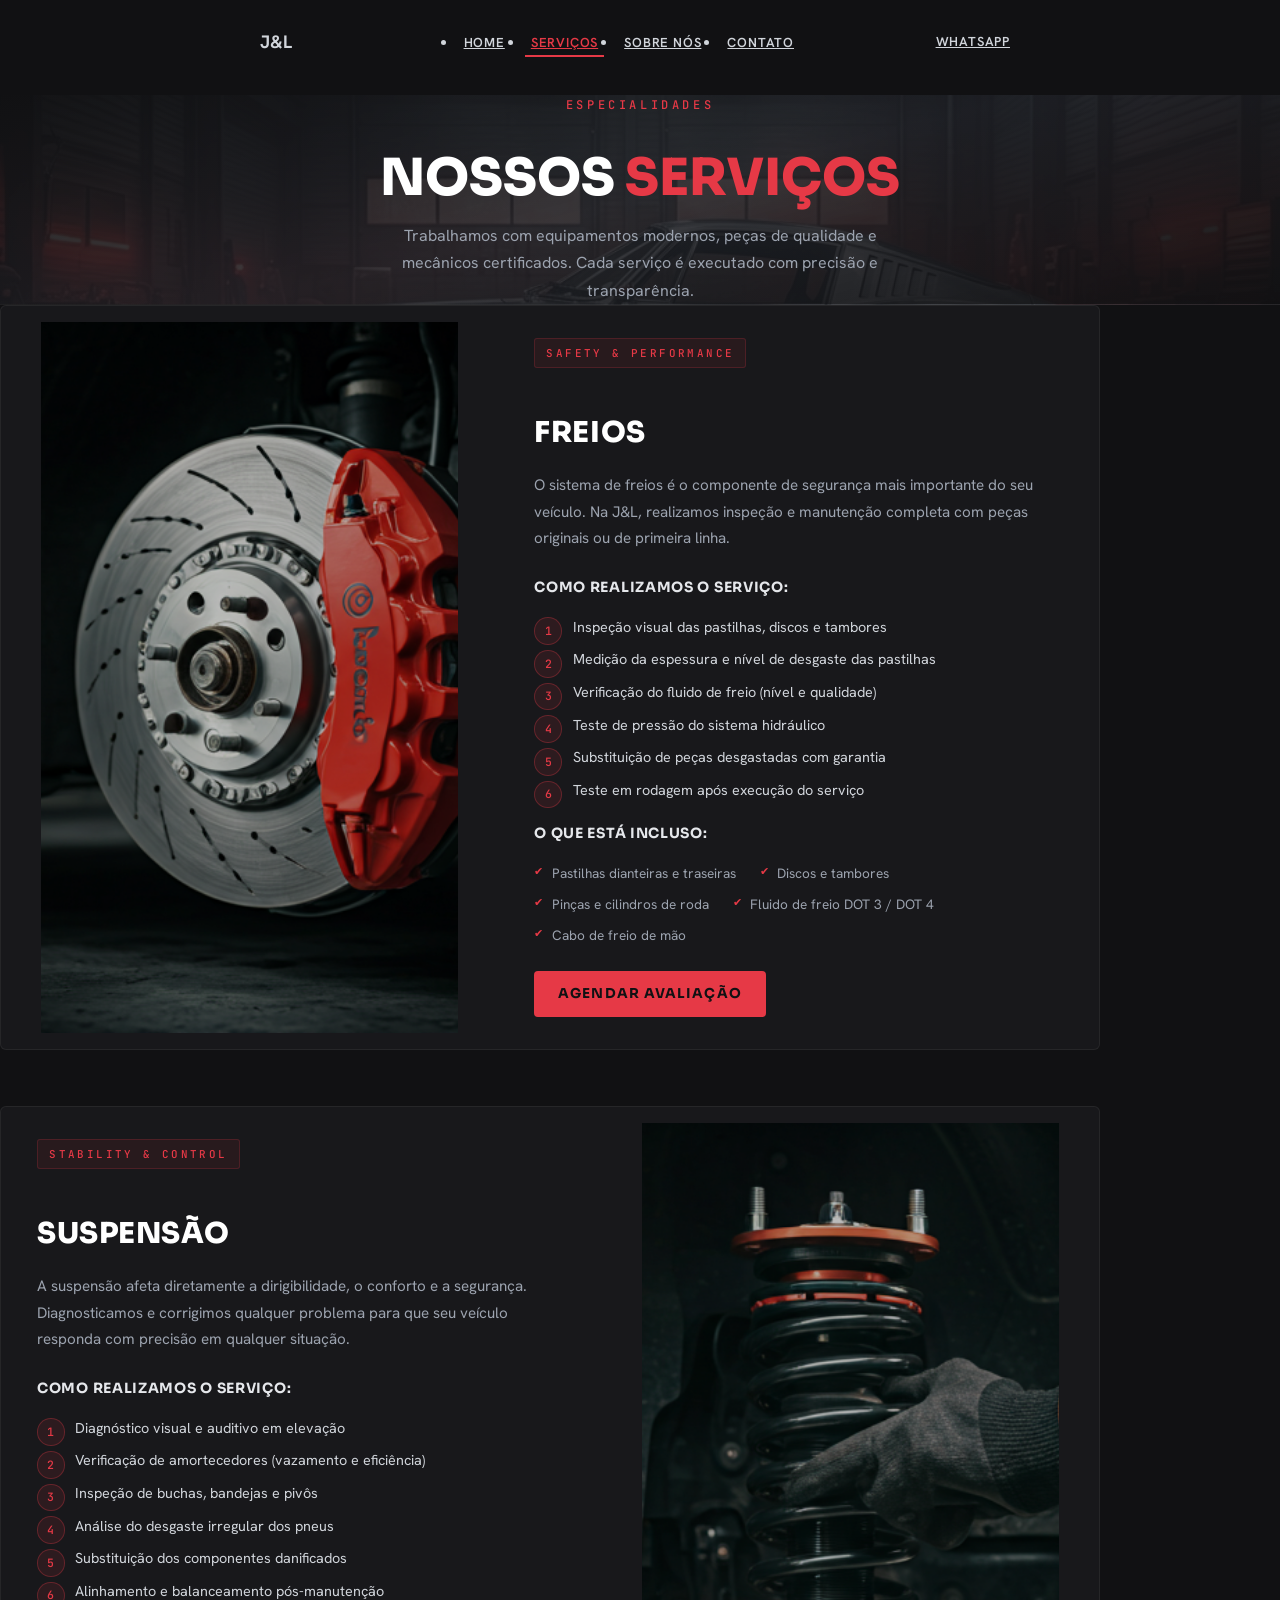
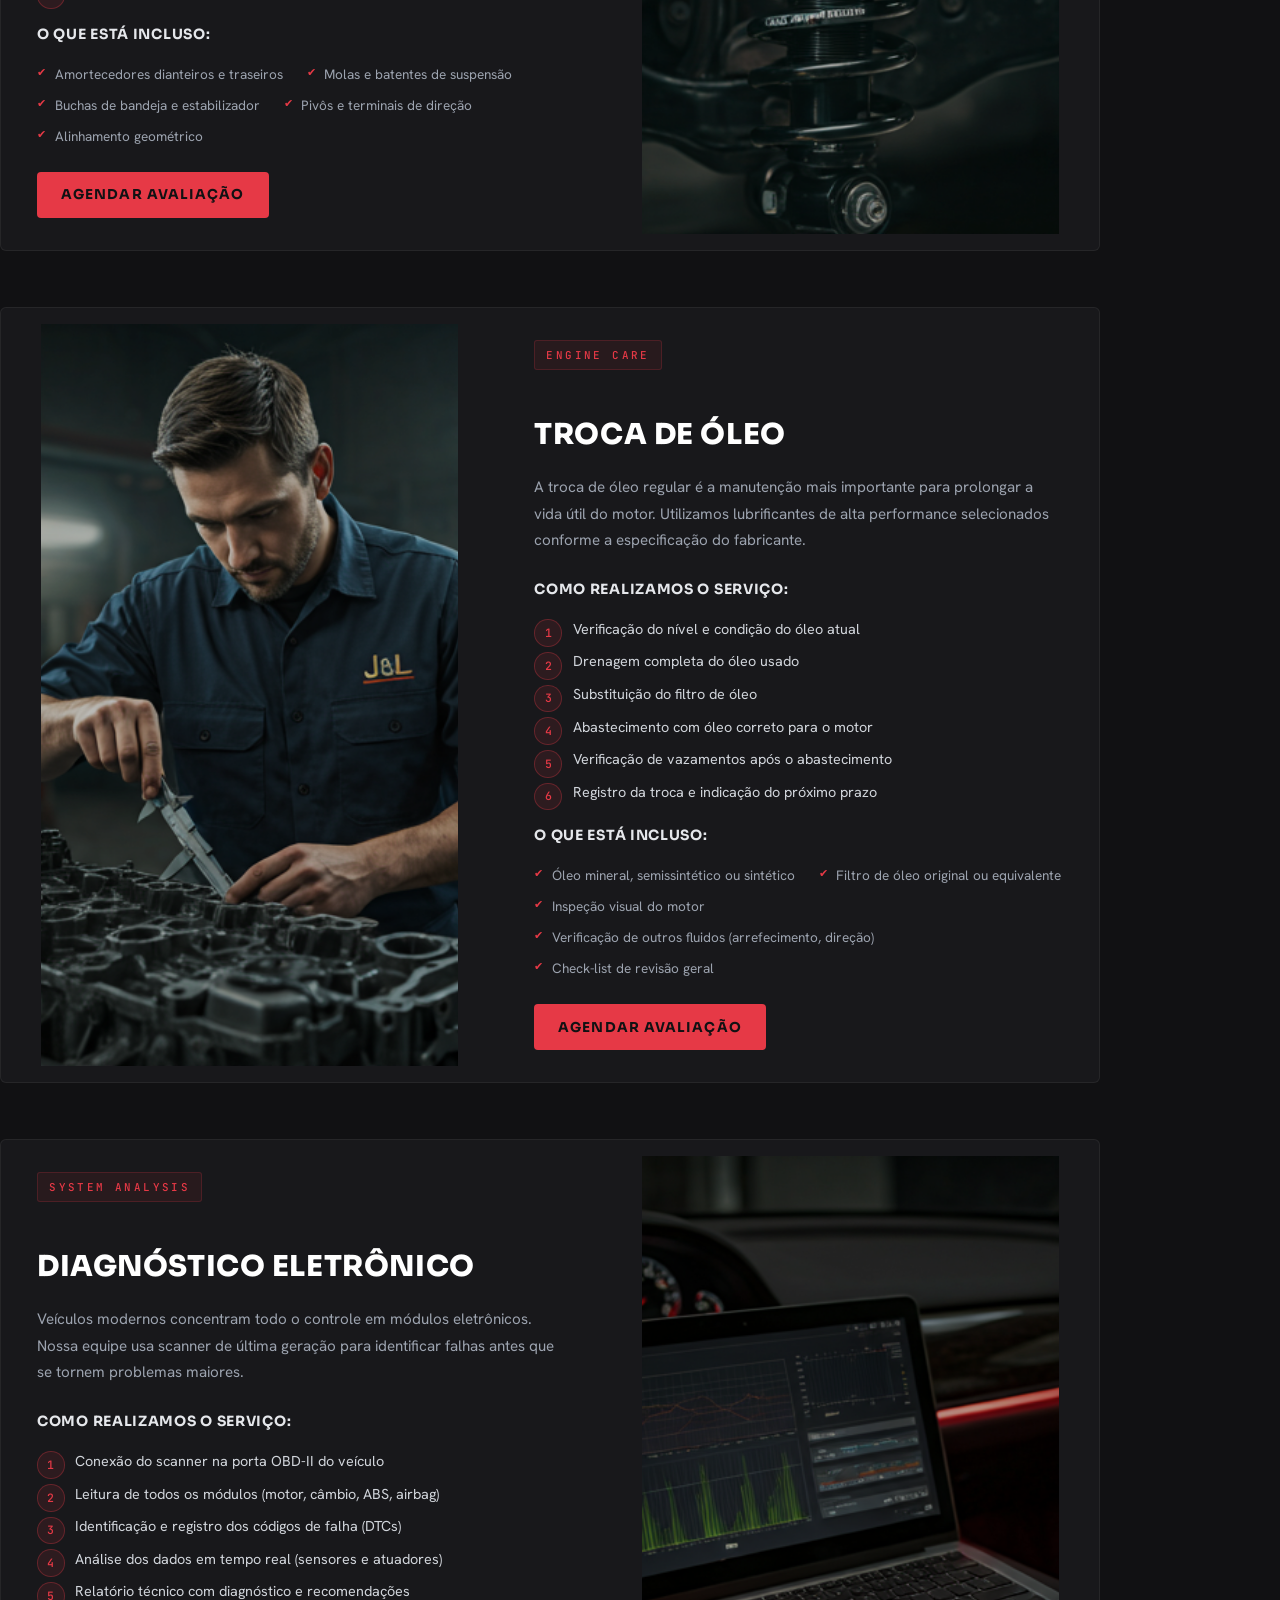
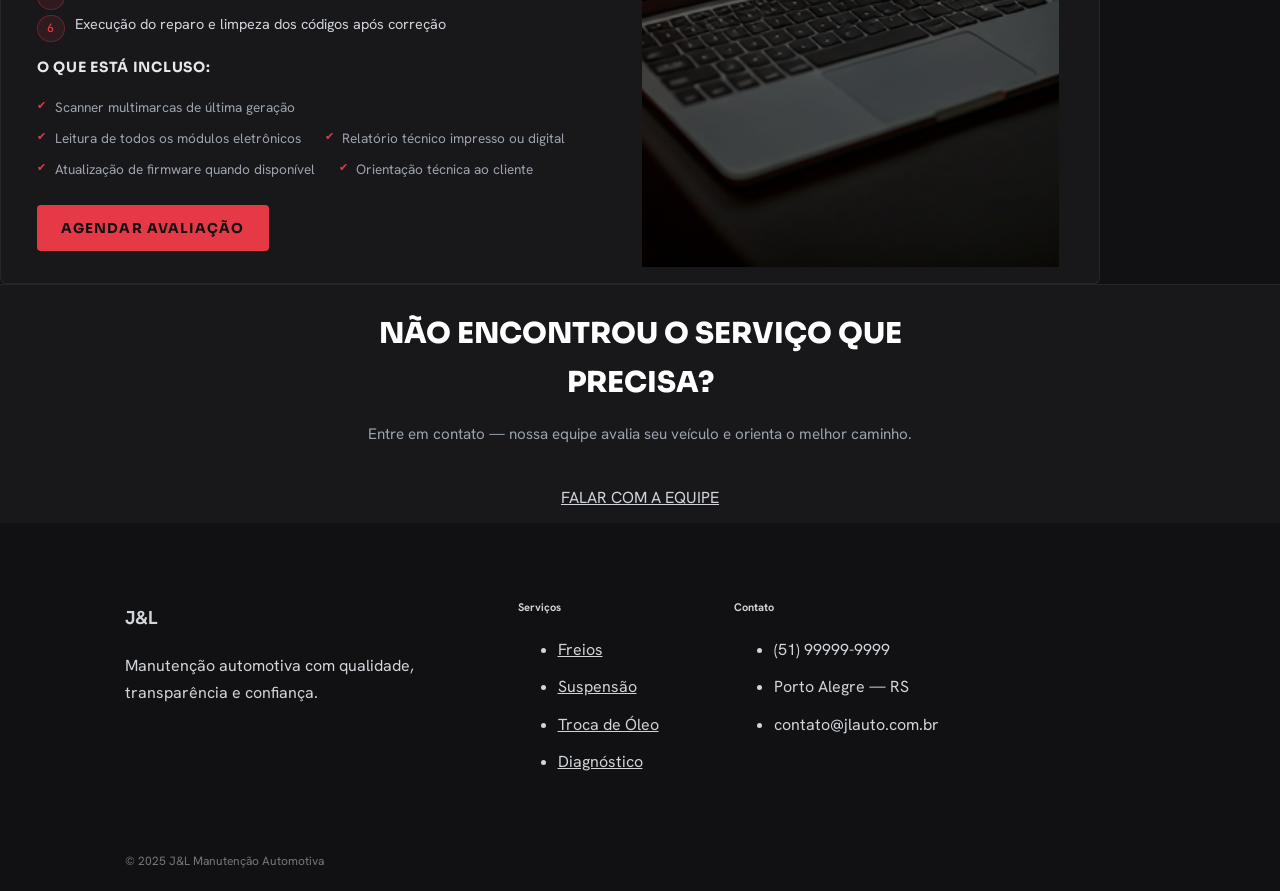
==== servicos.html @ 21153b5e "fix: corrige title quebrado e move CSS para resources/css" ====
<!DOCTYPE html>
<html lang="pt-br">

<head>
  <meta charset="UTF-8" />
  <meta name="viewport" content="width=device-width, initial-scale=1.0" />
  <meta name="description"
    content="Serviços da J&L Mecânica Automotiva — freios, suspensão, troca de óleo e diagnóstico eletrônico." />
  <link rel="stylesheet" href="vendors/css/normalize.css" />
  <link rel="stylesheet" href="resources/css/headerFouter.css" />
  <link rel="stylesheet" href="resources/css/servicos.css" />
  <link rel="preconnect" href="https://fonts.googleapis.com" />
  <link rel="preconnect" href="https://fonts.gstatic.com" crossorigin />
  <link
    href="https://fonts.googleapis.com/css2?family=Sora:wght@400;600;700;800&family=Hanken+Grotesk:wght@400;500;600&family=JetBrains+Mono:wght@500&display=swap"
    rel="stylesheet" />
  <title>Serviços — J&amp;L Mecânica Automotiva</title>
</head>

<body class="pg-servicos">

  <!-- NAV -->
  <nav class="main-nav">
    <div>
      <h1>J&L</h1>
    </div>
    <ul>
      <li><a href="index.html">Home</a></li>
      <li><a href="servicos.html" class="nav-ativo">Serviços</a></li>
      <li><a href="index.html#about">Sobre Nós</a></li>
      <li><a href="index.html#contact">Contato</a></li>
    </ul>
    <div>
      <a href="index.html#contact" class="btn">Whatsapp</a>
    </div>
  </nav>

  <!-- HERO -->
  <header class="svc-hero">
    <div class="svc-hero-inner">
      <p class="svc-eyebrow">ESPECIALIDADES</p>
      <h1>Nossos <span>Serviços</span></h1>
      <p class="svc-hero-desc">
        Trabalhamos com equipamentos modernos, peças de qualidade e mecânicos
        certificados. Cada serviço é executado com precisão e transparência.
      </p>
    </div>
  </header>

  <!-- SERVIÇOS -->
  <main class="svc-main">

    <!-- FREIOS -->
    <article class="svc-card" id="freios">
      <figure class="svc-img-wrap">
        <img src="resources/css/img/brakes.png" alt="Sistema de freios — disco ventilado com pinça esportiva"
          width="800" height="800" loading="lazy" />
      </figure>
      <div class="svc-conteudo">
        <span class="svc-tag">SAFETY &amp; PERFORMANCE</span>
        <h2>Freios</h2>
        <p class="svc-intro">
          O sistema de freios é o componente de segurança mais importante do seu
          veículo. Na J&amp;L, realizamos inspeção e manutenção completa com
          peças originais ou de primeira linha.
        </p>
        <h3 class="svc-lista-titulo">Como realizamos o serviço:</h3>
        <ol class="svc-lista-ord">
          <li>Inspeção visual das pastilhas, discos e tambores</li>
          <li>Medição da espessura e nível de desgaste das pastilhas</li>
          <li>Verificação do fluido de freio (nível e qualidade)</li>
          <li>Teste de pressão do sistema hidráulico</li>
          <li>Substituição de peças desgastadas com garantia</li>
          <li>Teste em rodagem após execução do serviço</li>
        </ol>
        <h3 class="svc-lista-titulo">O que está incluso:</h3>
        <ul class="svc-lista-nao-ord">
          <li>Pastilhas dianteiras e traseiras</li>
          <li>Discos e tambores</li>
          <li>Pinças e cilindros de roda</li>
          <li>Fluido de freio DOT 3 / DOT 4</li>
          <li>Cabo de freio de mão</li>
        </ul>
        <a href="index.html#contact" class="svc-btn">Agendar avaliação</a>
      </div>
    </article>

    <!-- SUSPENSÃO -->
    <article class="svc-card svc-card--invertido" id="suspensao">
      <figure class="svc-img-wrap">
        <img src="resources/css/img/suspension.png" alt="Amortecedor e mola de suspensão sendo instalados" width="800"
          height="800" loading="lazy" />
      </figure>
      <div class="svc-conteudo">
        <span class="svc-tag">STABILITY &amp; CONTROL</span>
        <h2>Suspensão</h2>
        <p class="svc-intro">
          A suspensão afeta diretamente a dirigibilidade, o conforto e a
          segurança. Diagnosticamos e corrigimos qualquer problema para que seu
          veículo responda com precisão em qualquer situação.
        </p>
        <h3 class="svc-lista-titulo">Como realizamos o serviço:</h3>
        <ol class="svc-lista-ord">
          <li>Diagnóstico visual e auditivo em elevação</li>
          <li>Verificação de amortecedores (vazamento e eficiência)</li>
          <li>Inspeção de buchas, bandejas e pivôs</li>
          <li>Análise do desgaste irregular dos pneus</li>
          <li>Substituição dos componentes danificados</li>
          <li>Alinhamento e balanceamento pós-manutenção</li>
        </ol>
        <h3 class="svc-lista-titulo">O que está incluso:</h3>
        <ul class="svc-lista-nao-ord">
          <li>Amortecedores dianteiros e traseiros</li>
          <li>Molas e batentes de suspensão</li>
          <li>Buchas de bandeja e estabilizador</li>
          <li>Pivôs e terminais de direção</li>
          <li>Alinhamento geométrico</li>
        </ul>
        <a href="index.html#contact" class="svc-btn">Agendar avaliação</a>
      </div>
    </article>

    <!-- TROCA DE ÓLEO -->
    <article class="svc-card" id="oleo">
      <figure class="svc-img-wrap">
        <img src="resources/css/img/mecanic.png" alt="Mecânico J&L realizando troca de óleo e filtros" width="800"
          height="800" loading="lazy" />
      </figure>
      <div class="svc-conteudo">
        <span class="svc-tag">ENGINE CARE</span>
        <h2>Troca de Óleo</h2>
        <p class="svc-intro">
          A troca de óleo regular é a manutenção mais importante para prolongar
          a vida útil do motor. Utilizamos lubrificantes de alta performance
          selecionados conforme a especificação do fabricante.
        </p>
        <h3 class="svc-lista-titulo">Como realizamos o serviço:</h3>
        <ol class="svc-lista-ord">
          <li>Verificação do nível e condição do óleo atual</li>
          <li>Drenagem completa do óleo usado</li>
          <li>Substituição do filtro de óleo</li>
          <li>Abastecimento com óleo correto para o motor</li>
          <li>Verificação de vazamentos após o abastecimento</li>
          <li>Registro da troca e indicação do próximo prazo</li>
        </ol>
        <h3 class="svc-lista-titulo">O que está incluso:</h3>
        <ul class="svc-lista-nao-ord">
          <li>Óleo mineral, semissintético ou sintético</li>
          <li>Filtro de óleo original ou equivalente</li>
          <li>Inspeção visual do motor</li>
          <li>Verificação de outros fluidos (arrefecimento, direção)</li>
          <li>Check-list de revisão geral</li>
        </ul>
        <a href="index.html#contact" class="svc-btn">Agendar avaliação</a>
      </div>
    </article>

    <!-- DIAGNÓSTICO ELETRÔNICO -->
    <article class="svc-card svc-card--invertido" id="diagnostico">
      <figure class="svc-img-wrap">
        <img src="resources/css/img/system.png" alt="Diagnóstico eletrônico com scanner automotivo conectado ao veículo"
          width="800" height="800" loading="lazy" />
      </figure>
      <div class="svc-conteudo">
        <span class="svc-tag">SYSTEM ANALYSIS</span>
        <h2>Diagnóstico Eletrônico</h2>
        <p class="svc-intro">
          Veículos modernos concentram todo o controle em módulos eletrônicos.
          Nossa equipe usa scanner de última geração para identificar falhas
          antes que se tornem problemas maiores.
        </p>
        <h3 class="svc-lista-titulo">Como realizamos o serviço:</h3>
        <ol class="svc-lista-ord">
          <li>Conexão do scanner na porta OBD-II do veículo</li>
          <li>Leitura de todos os módulos (motor, câmbio, ABS, airbag)</li>
          <li>Identificação e registro dos códigos de falha (DTCs)</li>
          <li>Análise dos dados em tempo real (sensores e atuadores)</li>
          <li>Relatório técnico com diagnóstico e recomendações</li>
          <li>Execução do reparo e limpeza dos códigos após correção</li>
        </ol>
        <h3 class="svc-lista-titulo">O que está incluso:</h3>
        <ul class="svc-lista-nao-ord">
          <li>Scanner multimarcas de última geração</li>
          <li>Leitura de todos os módulos eletrônicos</li>
          <li>Relatório técnico impresso ou digital</li>
          <li>Atualização de firmware quando disponível</li>
          <li>Orientação técnica ao cliente</li>
        </ul>
        <a href="index.html#contact" class="svc-btn">Agendar avaliação</a>
      </div>
    </article>

  </main>

  <!-- CTA -->
  <section class="svc-cta">
    <div class="svc-cta-inner">
      <h2>Não encontrou o serviço que precisa?</h2>
      <p>Entre em contato — nossa equipe avalia seu veículo e orienta o melhor caminho.</p>
      <a href="index.html#contact" class="btnred">FALAR COM A EQUIPE</a>
    </div>
  </section>

  <!-- FOOTER -->
  <footer>
    <div class="footer-content">
      <div>
        <h3>J&L</h3>
        <p>Manutenção automotiva com qualidade, transparência e confiança.</p>
      </div>
      <div>
        <h4>Serviços</h4>
        <ul>
          <li><a href="#freios">Freios</a></li>
          <li><a href="#suspensao">Suspensão</a></li>
          <li><a href="#oleo">Troca de Óleo</a></li>
          <li><a href="#diagnostico">Diagnóstico</a></li>
        </ul>
      </div>
      <div>
        <h4>Contato</h4>
        <ul>
          <li>(51) 99999-9999</li>
          <li>Porto Alegre — RS</li>
          <li>contato@jlauto.com.br</li>
        </ul>
      </div>
    </div>
    <div class="footer-bottom">
      © 2025 J&L Manutenção Automotiva
    </div>
  </footer>

</body>

</html>
---- resources/css/headerFouter.css ----
/*****************************/
/******** HERO HEADER ********/
/*****************************/
.imgheader{
    background-image:
        linear-gradient(
            to top,
            #0A0A0A 0%,
            rgba(0,0,0,0.7) 20%,
            rgba(0,0,0,0.2) 50%,
            rgba(0,0,0,0) 80%
        ),
        url(img/carro.png);

    height: 100vh;
    background-size: cover;
    background-position: center;
}





.hero{
    padding: 280px 125px;
}

.subtitulo{
    color: var(--cor-vermelha);
    font-family: var(--fonte-label);
    font-size: 9px;
    letter-spacing: 2px;
    margin-bottom: 16px;
    font-weight: 700;
}

.hero h1{
    font-size: 80px;
    font-family: var(--fonte-titulo);
}



.hero h1 span{
    color: var(--cor-vermelha);
    text-shadow: 0 0 10px rgba(227, 6, 21, 0.623);
}


.descricao{
    color: var(--cor-texto-secundario);
    margin-bottom: 24px;
    line-height: 1.5;
}

.btn-container{
    padding-top: 16px;
    display: flex;
    gap: 16px;
}

.btn{
    display: inline-block;
    background-color: transparent;
    color: var(--cor-texto);
    border: 1px solid var(--cor-borda);
    padding: 12px 24px;
    font-family: var(--fonte-titulo);
    transition: 0.3s;
}

.btnred{
    display: inline-block;
    background-color: transparent;
    color: var(--cor-texto);
    border: 1px solid var(--cor-vermelha);
    padding: 12px 24px;
    font-family: var(--fonte-titulo);
    transition: 0.3s;
}

.btn:hover, .btnred:hover{
    background-color: var(--cor-vermelha);

    box-shadow: 0 0 15px rgba(227,6,19,0.5);
}

/* Nav */
.main-nav{
    padding: 12px 260px;
    background: transparent;
    display: flex;
    justify-content: space-between;
    align-items: center;
    border-bottom: 1px solid var(--cor-borda);
}
.main-nav ul{
    display: flex;
    gap: 14px;
}

.main-nav a{
    color: var(--cor-texto);
    font-family: var(--fonte-label);
    font-weight: 600;
    text-transform: uppercase;
    font-size: 13px;
    letter-spacing: 0.8px;
    padding: 4px 6px;
    transition: color 0.2s, background 0.2s;
}
.main-nav a:hover{
    color: var(--cor-vermelha);
}
.main-nav h1{
    font-size: 18px;
    margin: 0;
    font-family: var(--fonte-titulo);
    font-weight: 700;
    color: var(--cor-texto);
    line-height: 1;
}
.main-nav .btn{
    padding: 6px 10px;
    font-size: 13px;
}









/*****************************/
/******** FOOTER *************/
/*****************************/

footer{
    border-top: 1px solid var(--cor-borda);
    padding: 60px 125px 20px;
    position: absolute;
}

.footer-content{
    display: grid;
    grid-template-columns: 2fr 1fr 1fr 1fr;
    gap: 40px;
}

.footer-content h4{
    color: var(--cor-vermelha);
    font-family: var(--fonte-label);
    font-size: 11px;
    margin-bottom: 20px;
}

.footer-content ul li{
    margin-bottom: 10px;
}

.footer-content ul li a{
    color: var(--cor-texto-secundario);
}

.footer-bottom{
    border-top: 1px solid var(--cor-borda);
    margin-top: 40px;
    padding-top: 20px;
    font-size: 12px;
    color: #777;
}
---- resources/css/servicos.css ----
/* servicos.css — Página de Serviços */

/* RESET DESTA PÁGINA */
.pg-servicos {
  background: #111113;
  color: #d1d5db;
  font-family: 'Hanken Grotesk', sans-serif;
  margin: 0;
  padding: 0;
  line-height: 1.7;
}

.pg-servicos main,
.pg-servicos header,
.pg-servicos section,
.pg-servicos article {
  margin: 0;
  padding: 0;
}

/* LINK ATIVO NO NAV */
.nav-ativo {
  color: #e63946 !important;
  border-bottom: 2px solid #e63946;
  padding-bottom: 2px;
}

/* HERO */
.svc-hero {
  background:
    linear-gradient(165deg, rgba(17,17,19,.95), rgba(30,30,35,.85) 50%, rgba(17,17,19,.98)),
    url('img/carro.png') center / cover no-repeat;
  padding: 7rem 1.5rem 4rem;
  text-align: center;
  border-bottom: 1px solid rgba(255,255,255,.06);
}

.svc-hero-inner {
  max-width: 720px;
  margin: 0 auto;
}

.svc-eyebrow {
  font-family: 'JetBrains Mono', monospace;
  font-size: .75rem;
  font-weight: 500;
  letter-spacing: .3em;
  color: #e63946;
  margin-bottom: .75rem;
}

.svc-hero h1 {
  font-family: 'Sora', sans-serif;
  font-size: clamp(2rem, 6vw, 3.2rem);
  font-weight: 800;
  color: #fff;
  text-transform: uppercase;
  line-height: 1.1;
  margin-bottom: 1rem;
}

.svc-hero h1 span {
  color: #e63946;
}

.svc-hero-desc {
  font-size: 1rem;
  color: #9ca3af;
  max-width: 540px;
  margin: 0 auto;
  line-height: 1.7;
}

/* MAIN */
.svc-main {
  max-width: 1100px;
  margin: 0 auto;
  padding: 3rem 1.25rem;
  display: flex;
  flex-direction: column;
  gap: 3rem;
}

/* CARD DE SERVIÇO */
.svc-card {
  display: flex;
  flex-direction: column;
  background: #18181b;
  border: 1px solid rgba(255,255,255,.06);
  border-radius: 6px;
  overflow: hidden;
  transition: border-color .3s ease, box-shadow .3s ease;
}

.svc-card:hover {
  border-color: rgba(230,57,70,.25);
  box-shadow: 0 8px 32px rgba(230,57,70,.08);
}

/* IMAGEM */
.svc-img-wrap {
  width: 100%;
  height: 220px;
  overflow: hidden;
  background: #0f0f11;
  display: flex;
  align-items: center;
  justify-content: center;
}

.svc-img-wrap img {
  width: 100%;
  height: 100%;
  object-fit: cover;
  filter: brightness(.75) saturate(.8);
  transition: transform .5s ease, filter .5s ease;
}

.svc-card:hover .svc-img-wrap img {
  transform: scale(1.06);
  filter: brightness(.85) saturate(.9);
}

/* CONTEÚDO */
.svc-conteudo {
  padding: 2rem 1.5rem 2.5rem;
}

.svc-tag {
  display: inline-block;
  font-family: 'JetBrains Mono', monospace;
  font-size: .68rem;
  font-weight: 500;
  letter-spacing: .22em;
  color: #e63946;
  background: rgba(230,57,70,.08);
  border: 1px solid rgba(230,57,70,.2);
  padding: .3rem .7rem;
  border-radius: 3px;
  margin-bottom: 1rem;
}

.svc-conteudo h2 {
  font-family: 'Sora', sans-serif;
  font-size: 1.6rem;
  font-weight: 800;
  color: #fff;
  text-transform: uppercase;
  margin-bottom: .75rem;
  letter-spacing: .02em;
}

.svc-intro {
  font-size: .95rem;
  color: #9ca3af;
  line-height: 1.75;
  margin-bottom: 1.5rem;
}

/* LISTAS */
.svc-lista-titulo {
  font-family: 'Sora', sans-serif;
  font-size: .88rem;
  font-weight: 700;
  color: #e5e7eb;
  text-transform: uppercase;
  letter-spacing: .05em;
  margin-bottom: .65rem;
  margin-top: 1.25rem;
}

/* Lista ordenada (ol) */
.svc-lista-ord {
  list-style: none;
  counter-reset: passo;
  padding-left: 0;
  margin-bottom: 1.25rem;
}

.svc-lista-ord li {
  counter-increment: passo;
  position: relative;
  padding-left: 2.4rem;
  margin-bottom: .6rem;
  font-size: .9rem;
  color: #d1d5db;
  line-height: 1.6;
}

.svc-lista-ord li::before {
  content: counter(passo);
  position: absolute;
  left: 0;
  top: .1rem;
  width: 1.6rem;
  height: 1.6rem;
  display: flex;
  align-items: center;
  justify-content: center;
  background: rgba(230,57,70,.1);
  border: 1px solid rgba(230,57,70,.3);
  border-radius: 50%;
  font-family: 'JetBrains Mono', monospace;
  font-size: .72rem;
  font-weight: 500;
  color: #e63946;
}

/* Lista não ordenada (ul) */
.svc-lista-nao-ord {
  list-style: none;
  padding-left: 0;
  margin-bottom: 1.5rem;
  display: flex;
  flex-wrap: wrap;
  gap: .4rem .8rem;
}

.svc-lista-nao-ord li {
  font-size: .85rem;
  color: #9ca3af;
  padding-left: 1.1rem;
  position: relative;
}

.svc-lista-nao-ord li::before {
  content: '✔';
  position: absolute;
  left: 0;
  color: #e63946;
  font-size: .7rem;
}

/* BOTÃO */
.svc-btn {
  display: inline-block;
  font-family: 'Sora', sans-serif;
  font-weight: 700;
  font-size: .85rem;
  letter-spacing: .08em;
  text-transform: uppercase;
  color: #111113;
  background: #e63946;
  padding: .7rem 1.5rem;
  border-radius: 4px;
  text-decoration: none;
  transition: background .25s ease, transform .25s ease, box-shadow .25s ease;
}

.svc-btn:hover {
  background: #c1121f;
  transform: translateY(-2px);
  box-shadow: 0 6px 20px rgba(230,57,70,.3);
  color: #fff;
}

/* CTA */
.svc-cta {
  background: #18181b;
  border-top: 1px solid rgba(255,255,255,.06);
  padding: 4rem 1.5rem;
  text-align: center;
}

.svc-cta-inner {
  max-width: 580px;
  margin: 0 auto;
}

.svc-cta h2 {
  font-family: 'Sora', sans-serif;
  font-size: clamp(1.3rem, 4vw, 1.8rem);
  font-weight: 800;
  color: #fff;
  text-transform: uppercase;
  margin-bottom: .75rem;
}

.svc-cta p {
  font-size: .95rem;
  color: #9ca3af;
  margin-bottom: 1.5rem;
  line-height: 1.7;
}

/* MEDIA QUERIES — Mobile-First */

@media (min-width: 640px) {
  .svc-card {
    flex-direction: row;
  }

  .svc-img-wrap {
    width: 42%;
    height: auto;
    min-height: 340px;
    flex-shrink: 0;
  }

  .svc-conteudo {
    flex: 1;
    padding: 2rem 2.25rem;
  }

  .svc-card--invertido {
    flex-direction: row-reverse;
  }
}

@media (min-width: 900px) {
  .svc-main {
    padding: 4rem 2rem;
    gap: 3.5rem;
  }

  .svc-img-wrap {
    width: 38%;
    min-height: 400px;
  }

  .svc-conteudo h2 {
    font-size: 1.8rem;
  }

  .svc-lista-nao-ord {
    gap: .5rem 1.5rem;
  }
}
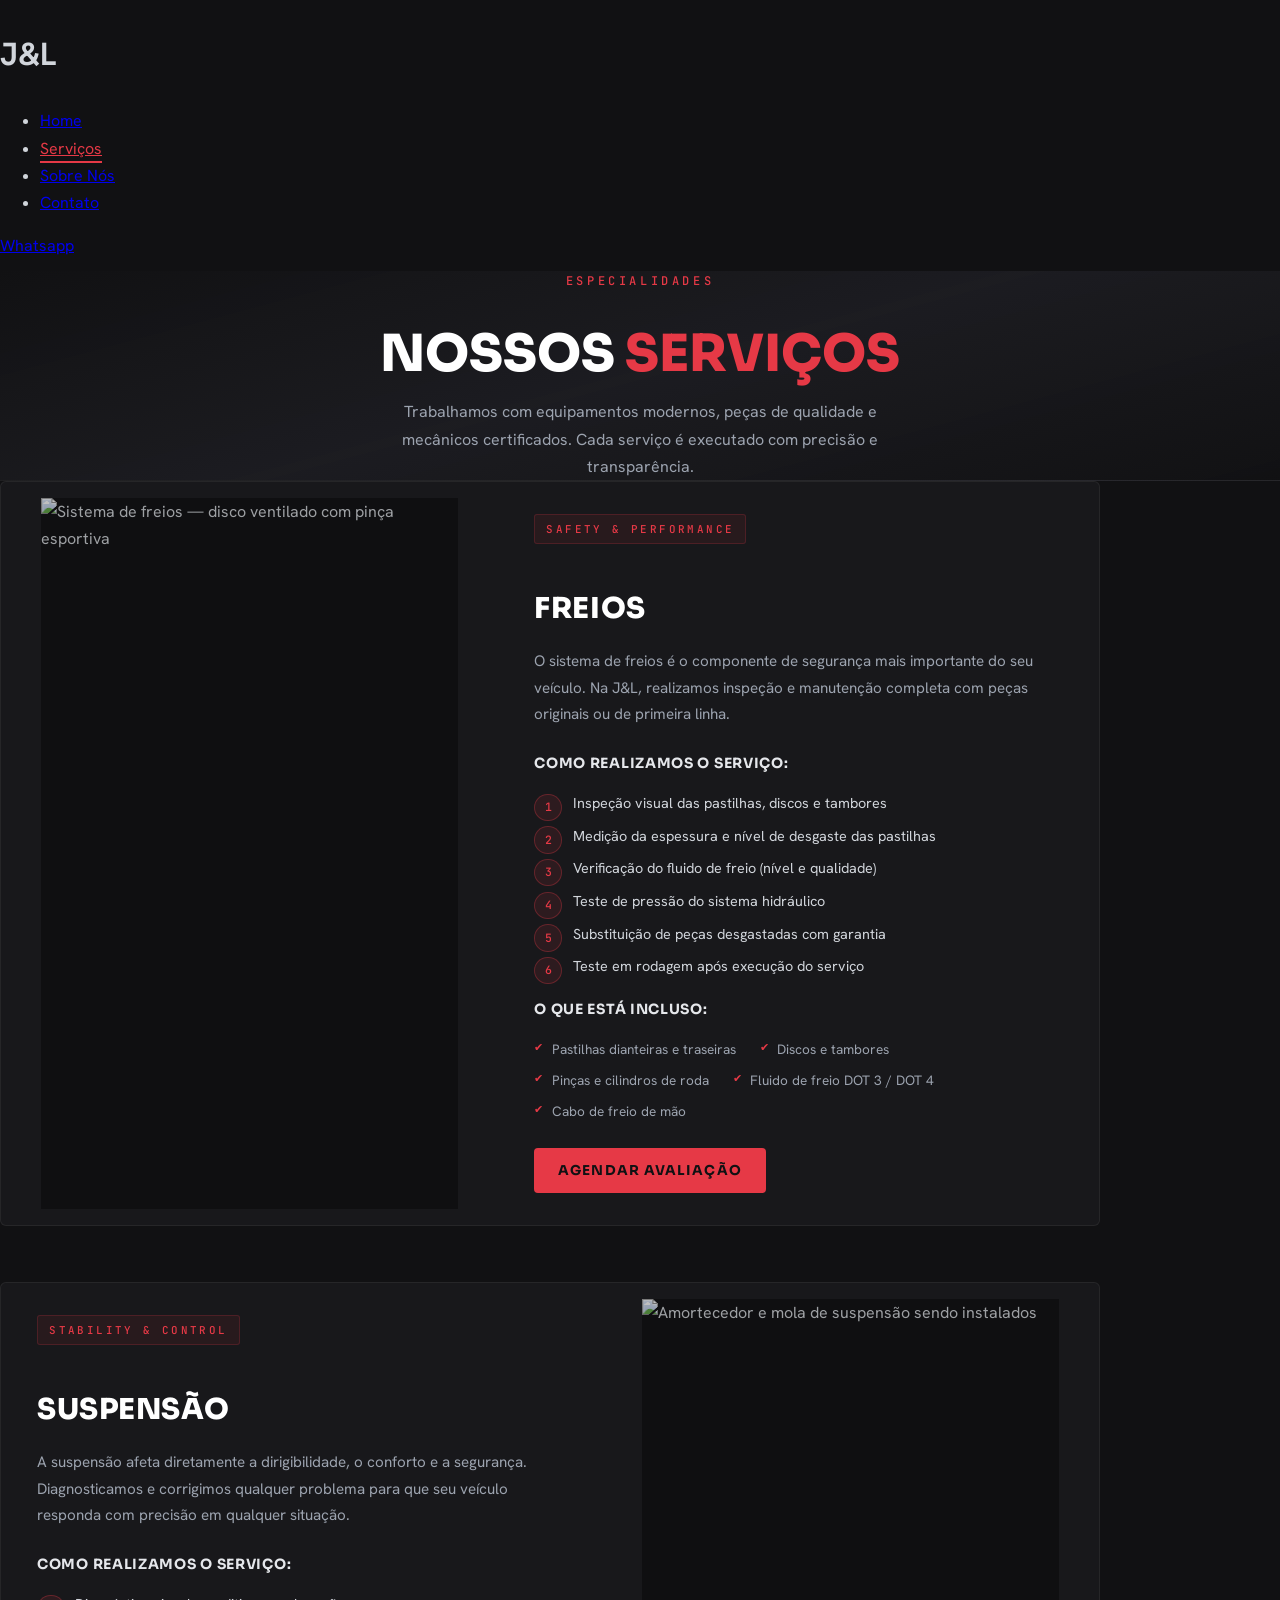
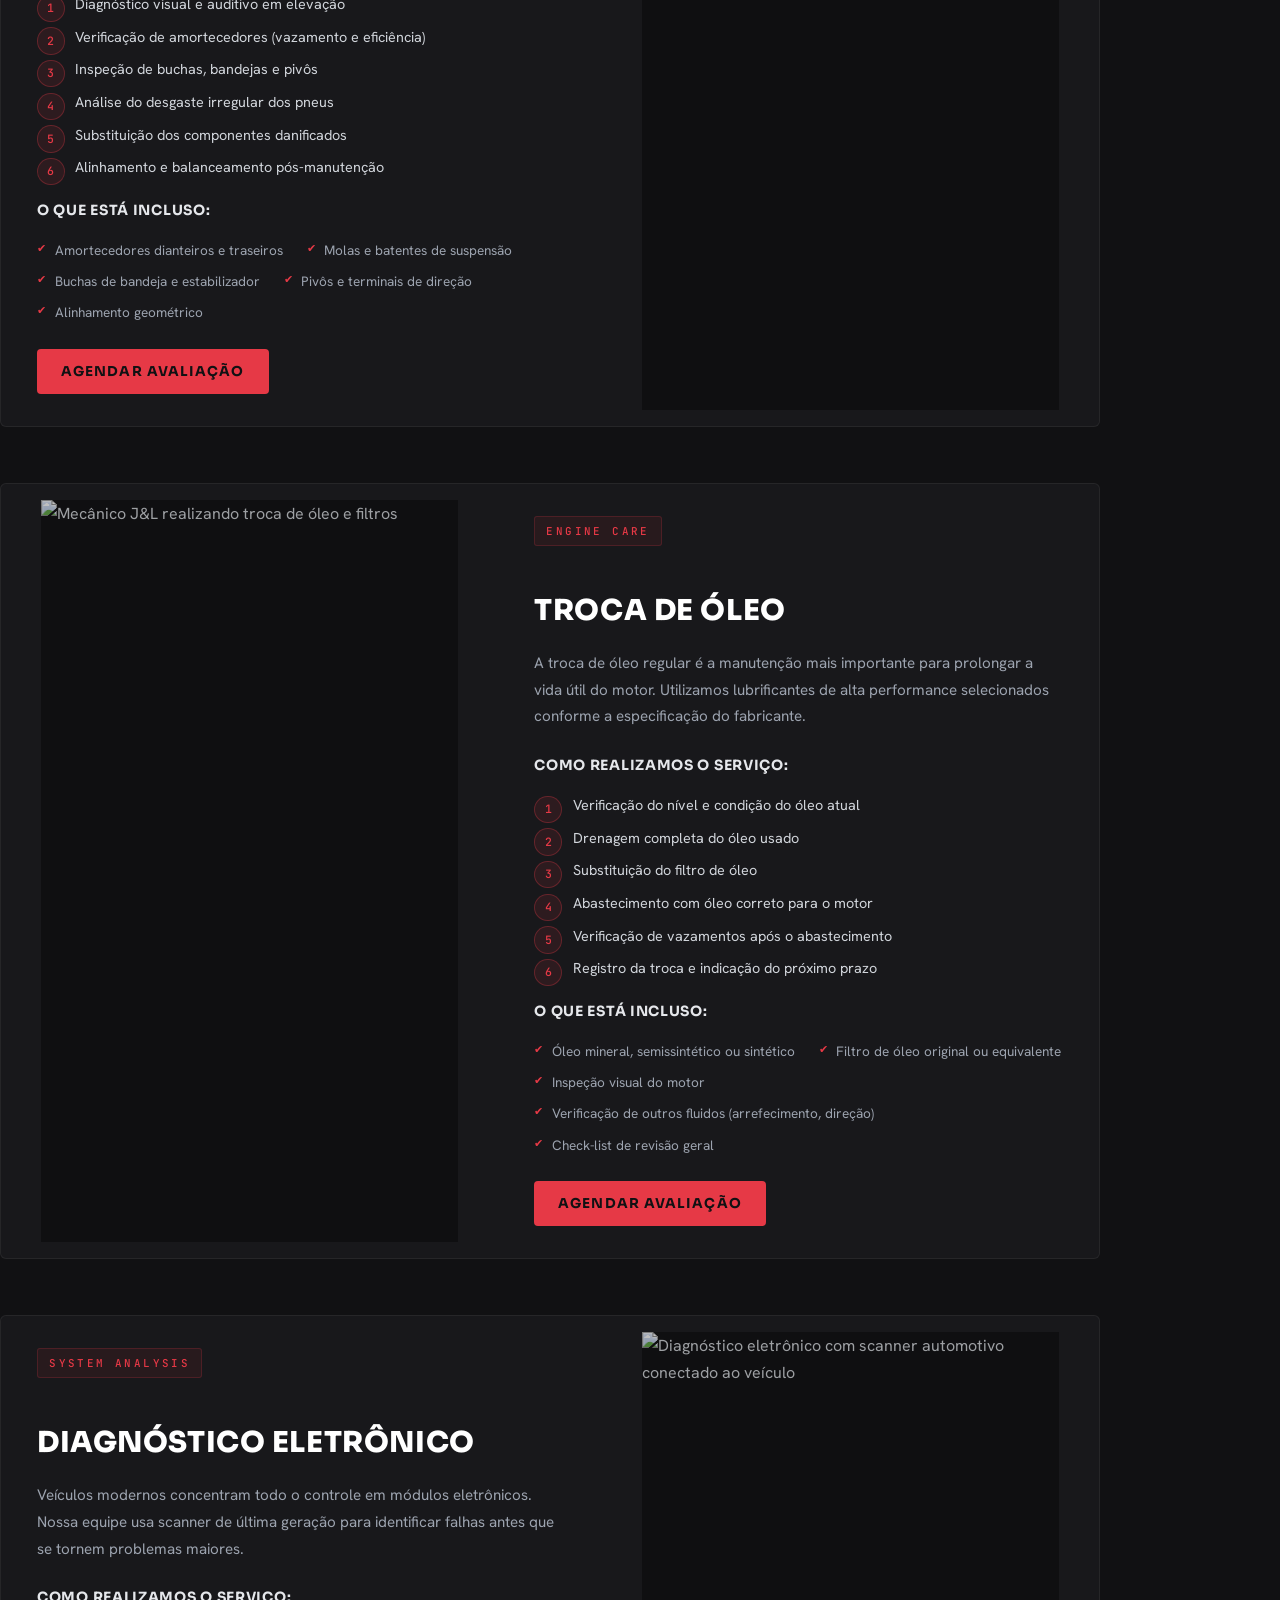
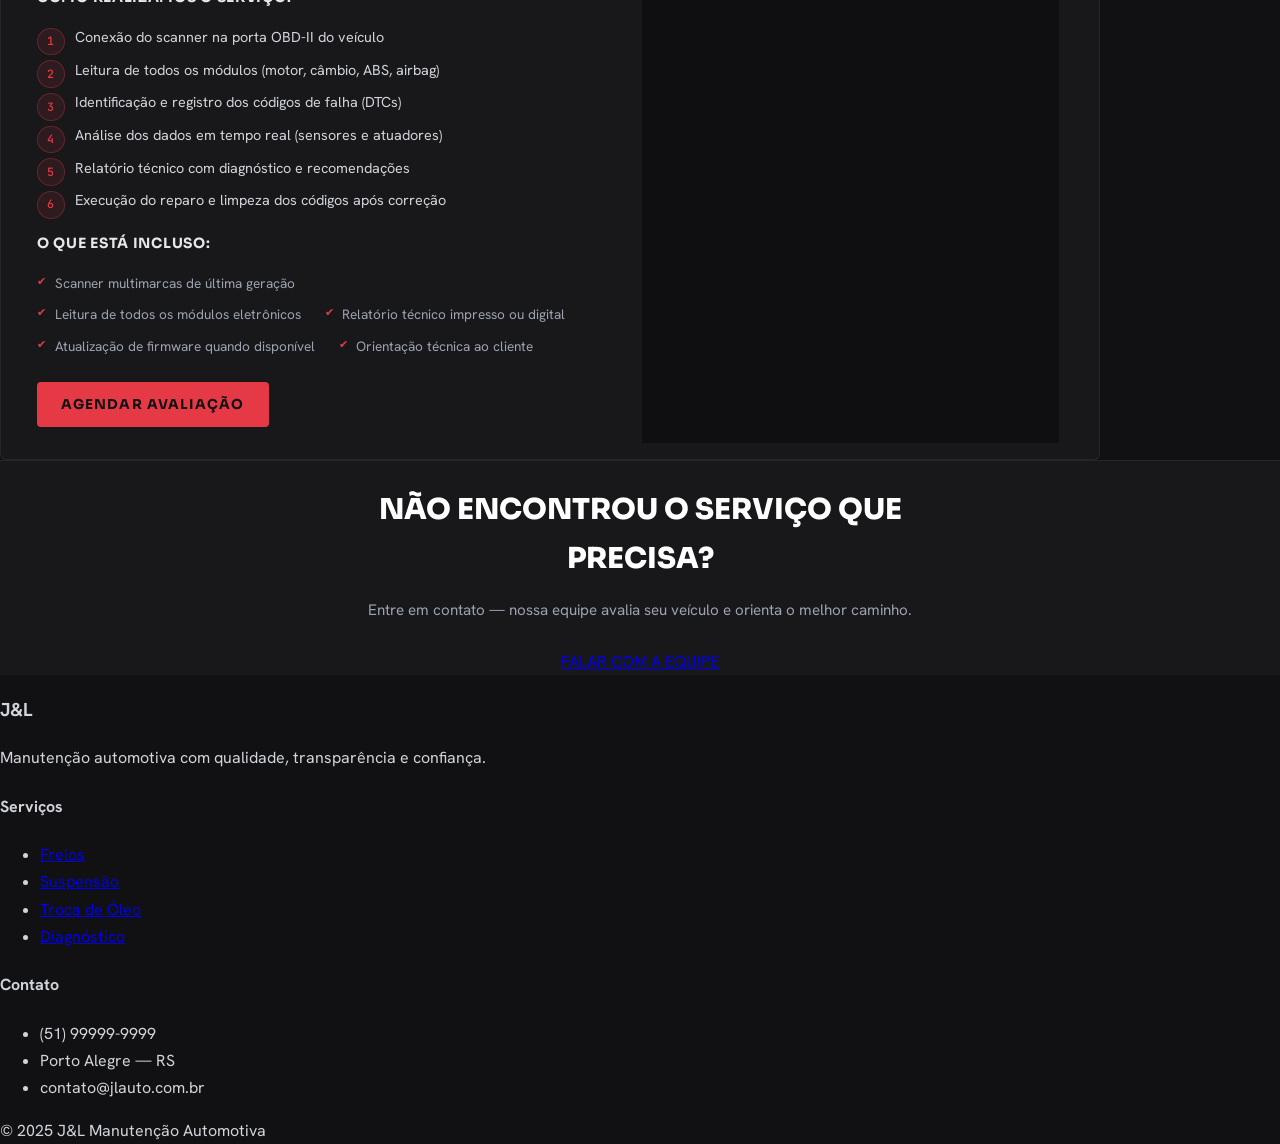
==== commit b1e83af5: "responsvidade header" ====
--- a/servicos.html
+++ b/servicos.html
@@ -7,14 +7,14 @@
   <meta name="description"
     content="Serviços da J&L Mecânica Automotiva — freios, suspensão, troca de óleo e diagnóstico eletrônico." />
   <link rel="stylesheet" href="vendors/css/normalize.css" />
-  <link rel="stylesheet" href="resources/css/headerFouter.css" />
-  <link rel="stylesheet" href="resources/css/servicos.css" />
+  <link rel="stylesheet" href="css/headerFouter.css" />
+  <link rel="stylesheet" href="css/servicos.css" />
   <link rel="preconnect" href="https://fonts.googleapis.com" />
   <link rel="preconnect" href="https://fonts.gstatic.com" crossorigin />
   <link
     href="https://fonts.googleapis.com/css2?family=Sora:wght@400;600;700;800&family=Hanken+Grotesk:wght@400;500;600&family=JetBrains+Mono:wght@500&display=swap"
     rel="stylesheet" />
-  <title>Serviços — J&amp;L Mecânica Automotiva</title>
+  <title>Serviços — J&L Mecânica Automotiva</title>
 </head>
 
 <body class="pg-servicos">
@@ -53,8 +53,8 @@
     <!-- FREIOS -->
     <article class="svc-card" id="freios">
       <figure class="svc-img-wrap">
-        <img src="resources/css/img/brakes.png" alt="Sistema de freios — disco ventilado com pinça esportiva"
-          width="800" height="800" loading="lazy" />
+        <img src="css/img/brakes.png" alt="Sistema de freios — disco ventilado com pinça esportiva" width="800"
+          height="800" loading="lazy" />
       </figure>
       <div class="svc-conteudo">
         <span class="svc-tag">SAFETY &amp; PERFORMANCE</span>
@@ -88,7 +88,7 @@
     <!-- SUSPENSÃO -->
     <article class="svc-card svc-card--invertido" id="suspensao">
       <figure class="svc-img-wrap">
-        <img src="resources/css/img/suspension.png" alt="Amortecedor e mola de suspensão sendo instalados" width="800"
+        <img src="css/img/suspension.png" alt="Amortecedor e mola de suspensão sendo instalados" width="800"
           height="800" loading="lazy" />
       </figure>
       <div class="svc-conteudo">
@@ -123,8 +123,8 @@
     <!-- TROCA DE ÓLEO -->
     <article class="svc-card" id="oleo">
       <figure class="svc-img-wrap">
-        <img src="resources/css/img/mecanic.png" alt="Mecânico J&L realizando troca de óleo e filtros" width="800"
-          height="800" loading="lazy" />
+        <img src="css/img/mecanic.png" alt="Mecânico J&L realizando troca de óleo e filtros" width="800" height="800"
+          loading="lazy" />
       </figure>
       <div class="svc-conteudo">
         <span class="svc-tag">ENGINE CARE</span>
@@ -158,7 +158,7 @@
     <!-- DIAGNÓSTICO ELETRÔNICO -->
     <article class="svc-card svc-card--invertido" id="diagnostico">
       <figure class="svc-img-wrap">
-        <img src="resources/css/img/system.png" alt="Diagnóstico eletrônico com scanner automotivo conectado ao veículo"
+        <img src="css/img/system.png" alt="Diagnóstico eletrônico com scanner automotivo conectado ao veículo"
           width="800" height="800" loading="lazy" />
       </figure>
       <div class="svc-conteudo">
--- a/css/servicos.css
+++ b/css/servicos.css
@@ -0,0 +1,328 @@
+/* servicos.css — Página de Serviços */
+
+/* RESET DESTA PÁGINA */
+.pg-servicos {
+  background: #111113;
+  color: #d1d5db;
+  font-family: 'Hanken Grotesk', sans-serif;
+  margin: 0;
+  padding: 0;
+  line-height: 1.7;
+}
+
+.pg-servicos main,
+.pg-servicos header,
+.pg-servicos section,
+.pg-servicos article {
+  margin: 0;
+  padding: 0;
+}
+
+/* LINK ATIVO NO NAV */
+.nav-ativo {
+  color: #e63946 !important;
+  border-bottom: 2px solid #e63946;
+  padding-bottom: 2px;
+}
+
+/* HERO */
+.svc-hero {
+  background:
+    linear-gradient(165deg, rgba(17, 17, 19, .95), rgba(30, 30, 35, .85) 50%, rgba(17, 17, 19, .98)),
+    url('img/carro.png') center / cover no-repeat;
+  padding: 7rem 1.5rem 4rem;
+  text-align: center;
+  border-bottom: 1px solid rgba(255, 255, 255, .06);
+}
+
+.svc-hero-inner {
+  max-width: 720px;
+  margin: 0 auto;
+}
+
+.svc-eyebrow {
+  font-family: 'JetBrains Mono', monospace;
+  font-size: .75rem;
+  font-weight: 500;
+  letter-spacing: .3em;
+  color: #e63946;
+  margin-bottom: .75rem;
+}
+
+.svc-hero h1 {
+  font-family: 'Sora', sans-serif;
+  font-size: clamp(2rem, 6vw, 3.2rem);
+  font-weight: 800;
+  color: #fff;
+  text-transform: uppercase;
+  line-height: 1.1;
+  margin-bottom: 1rem;
+}
+
+.svc-hero h1 span {
+  color: #e63946;
+}
+
+.svc-hero-desc {
+  font-size: 1rem;
+  color: #9ca3af;
+  max-width: 540px;
+  margin: 0 auto;
+  line-height: 1.7;
+}
+
+/* MAIN */
+.svc-main {
+  max-width: 1100px;
+  margin: 0 auto;
+  padding: 3rem 1.25rem;
+  display: flex;
+  flex-direction: column;
+  gap: 3rem;
+}
+
+/* CARD DE SERVIÇO */
+.svc-card {
+  display: flex;
+  flex-direction: column;
+  background: #18181b;
+  border: 1px solid rgba(255, 255, 255, .06);
+  border-radius: 6px;
+  overflow: hidden;
+  transition: border-color .3s ease, box-shadow .3s ease;
+}
+
+.svc-card:hover {
+  border-color: rgba(230, 57, 70, .25);
+  box-shadow: 0 8px 32px rgba(230, 57, 70, .08);
+}
+
+/* IMAGEM */
+.svc-img-wrap {
+  width: 100%;
+  height: 220px;
+  overflow: hidden;
+  background: #0f0f11;
+  display: flex;
+  align-items: center;
+  justify-content: center;
+}
+
+.svc-img-wrap img {
+  width: 100%;
+  height: 100%;
+  object-fit: cover;
+  filter: brightness(.75) saturate(.8);
+  transition: transform .5s ease, filter .5s ease;
+}
+
+.svc-card:hover .svc-img-wrap img {
+  transform: scale(1.06);
+  filter: brightness(.85) saturate(.9);
+}
+
+/* CONTEÚDO */
+.svc-conteudo {
+  padding: 2rem 1.5rem 2.5rem;
+}
+
+.svc-tag {
+  display: inline-block;
+  font-family: 'JetBrains Mono', monospace;
+  font-size: .68rem;
+  font-weight: 500;
+  letter-spacing: .22em;
+  color: #e63946;
+  background: rgba(230, 57, 70, .08);
+  border: 1px solid rgba(230, 57, 70, .2);
+  padding: .3rem .7rem;
+  border-radius: 3px;
+  margin-bottom: 1rem;
+}
+
+.svc-conteudo h2 {
+  font-family: 'Sora', sans-serif;
+  font-size: 1.6rem;
+  font-weight: 800;
+  color: #fff;
+  text-transform: uppercase;
+  margin-bottom: .75rem;
+  letter-spacing: .02em;
+}
+
+.svc-intro {
+  font-size: .95rem;
+  color: #9ca3af;
+  line-height: 1.75;
+  margin-bottom: 1.5rem;
+}
+
+/* LISTAS */
+.svc-lista-titulo {
+  font-family: 'Sora', sans-serif;
+  font-size: .88rem;
+  font-weight: 700;
+  color: #e5e7eb;
+  text-transform: uppercase;
+  letter-spacing: .05em;
+  margin-bottom: .65rem;
+  margin-top: 1.25rem;
+}
+
+/* Lista ordenada (ol) */
+.svc-lista-ord {
+  list-style: none;
+  counter-reset: passo;
+  padding-left: 0;
+  margin-bottom: 1.25rem;
+}
+
+.svc-lista-ord li {
+  counter-increment: passo;
+  position: relative;
+  padding-left: 2.4rem;
+  margin-bottom: .6rem;
+  font-size: .9rem;
+  color: #d1d5db;
+  line-height: 1.6;
+}
+
+.svc-lista-ord li::before {
+  content: counter(passo);
+  position: absolute;
+  left: 0;
+  top: .1rem;
+  width: 1.6rem;
+  height: 1.6rem;
+  display: flex;
+  align-items: center;
+  justify-content: center;
+  background: rgba(230, 57, 70, .1);
+  border: 1px solid rgba(230, 57, 70, .3);
+  border-radius: 50%;
+  font-family: 'JetBrains Mono', monospace;
+  font-size: .72rem;
+  font-weight: 500;
+  color: #e63946;
+}
+
+/* Lista não ordenada (ul) */
+.svc-lista-nao-ord {
+  list-style: none;
+  padding-left: 0;
+  margin-bottom: 1.5rem;
+  display: flex;
+  flex-wrap: wrap;
+  gap: .4rem .8rem;
+}
+
+.svc-lista-nao-ord li {
+  font-size: .85rem;
+  color: #9ca3af;
+  padding-left: 1.1rem;
+  position: relative;
+}
+
+.svc-lista-nao-ord li::before {
+  content: '✔';
+  position: absolute;
+  left: 0;
+  color: #e63946;
+  font-size: .7rem;
+}
+
+/* BOTÃO */
+.svc-btn {
+  display: inline-block;
+  font-family: 'Sora', sans-serif;
+  font-weight: 700;
+  font-size: .85rem;
+  letter-spacing: .08em;
+  text-transform: uppercase;
+  color: #111113;
+  background: #e63946;
+  padding: .7rem 1.5rem;
+  border-radius: 4px;
+  text-decoration: none;
+  transition: background .25s ease, transform .25s ease, box-shadow .25s ease;
+}
+
+.svc-btn:hover {
+  background: #c1121f;
+  transform: translateY(-2px);
+  box-shadow: 0 6px 20px rgba(230, 57, 70, .3);
+  color: #fff;
+}
+
+/* CTA */
+.svc-cta {
+  background: #18181b;
+  border-top: 1px solid rgba(255, 255, 255, .06);
+  padding: 4rem 1.5rem;
+  text-align: center;
+}
+
+.svc-cta-inner {
+  max-width: 580px;
+  margin: 0 auto;
+}
+
+.svc-cta h2 {
+  font-family: 'Sora', sans-serif;
+  font-size: clamp(1.3rem, 4vw, 1.8rem);
+  font-weight: 800;
+  color: #fff;
+  text-transform: uppercase;
+  margin-bottom: .75rem;
+}
+
+.svc-cta p {
+  font-size: .95rem;
+  color: #9ca3af;
+  margin-bottom: 1.5rem;
+  line-height: 1.7;
+}
+
+/* MEDIA QUERIES — Mobile-First */
+
+@media (min-width: 640px) {
+  .svc-card {
+    flex-direction: row;
+  }
+
+  .svc-img-wrap {
+    width: 42%;
+    height: auto;
+    min-height: 340px;
+    flex-shrink: 0;
+  }
+
+  .svc-conteudo {
+    flex: 1;
+    padding: 2rem 2.25rem;
+  }
+
+  .svc-card--invertido {
+    flex-direction: row-reverse;
+  }
+}
+
+@media (min-width: 900px) {
+  .svc-main {
+    padding: 4rem 2rem;
+    gap: 3.5rem;
+  }
+
+  .svc-img-wrap {
+    width: 38%;
+    min-height: 400px;
+  }
+
+  .svc-conteudo h2 {
+    font-size: 1.8rem;
+  }
+
+  .svc-lista-nao-ord {
+    gap: .5rem 1.5rem;
+  }
+}
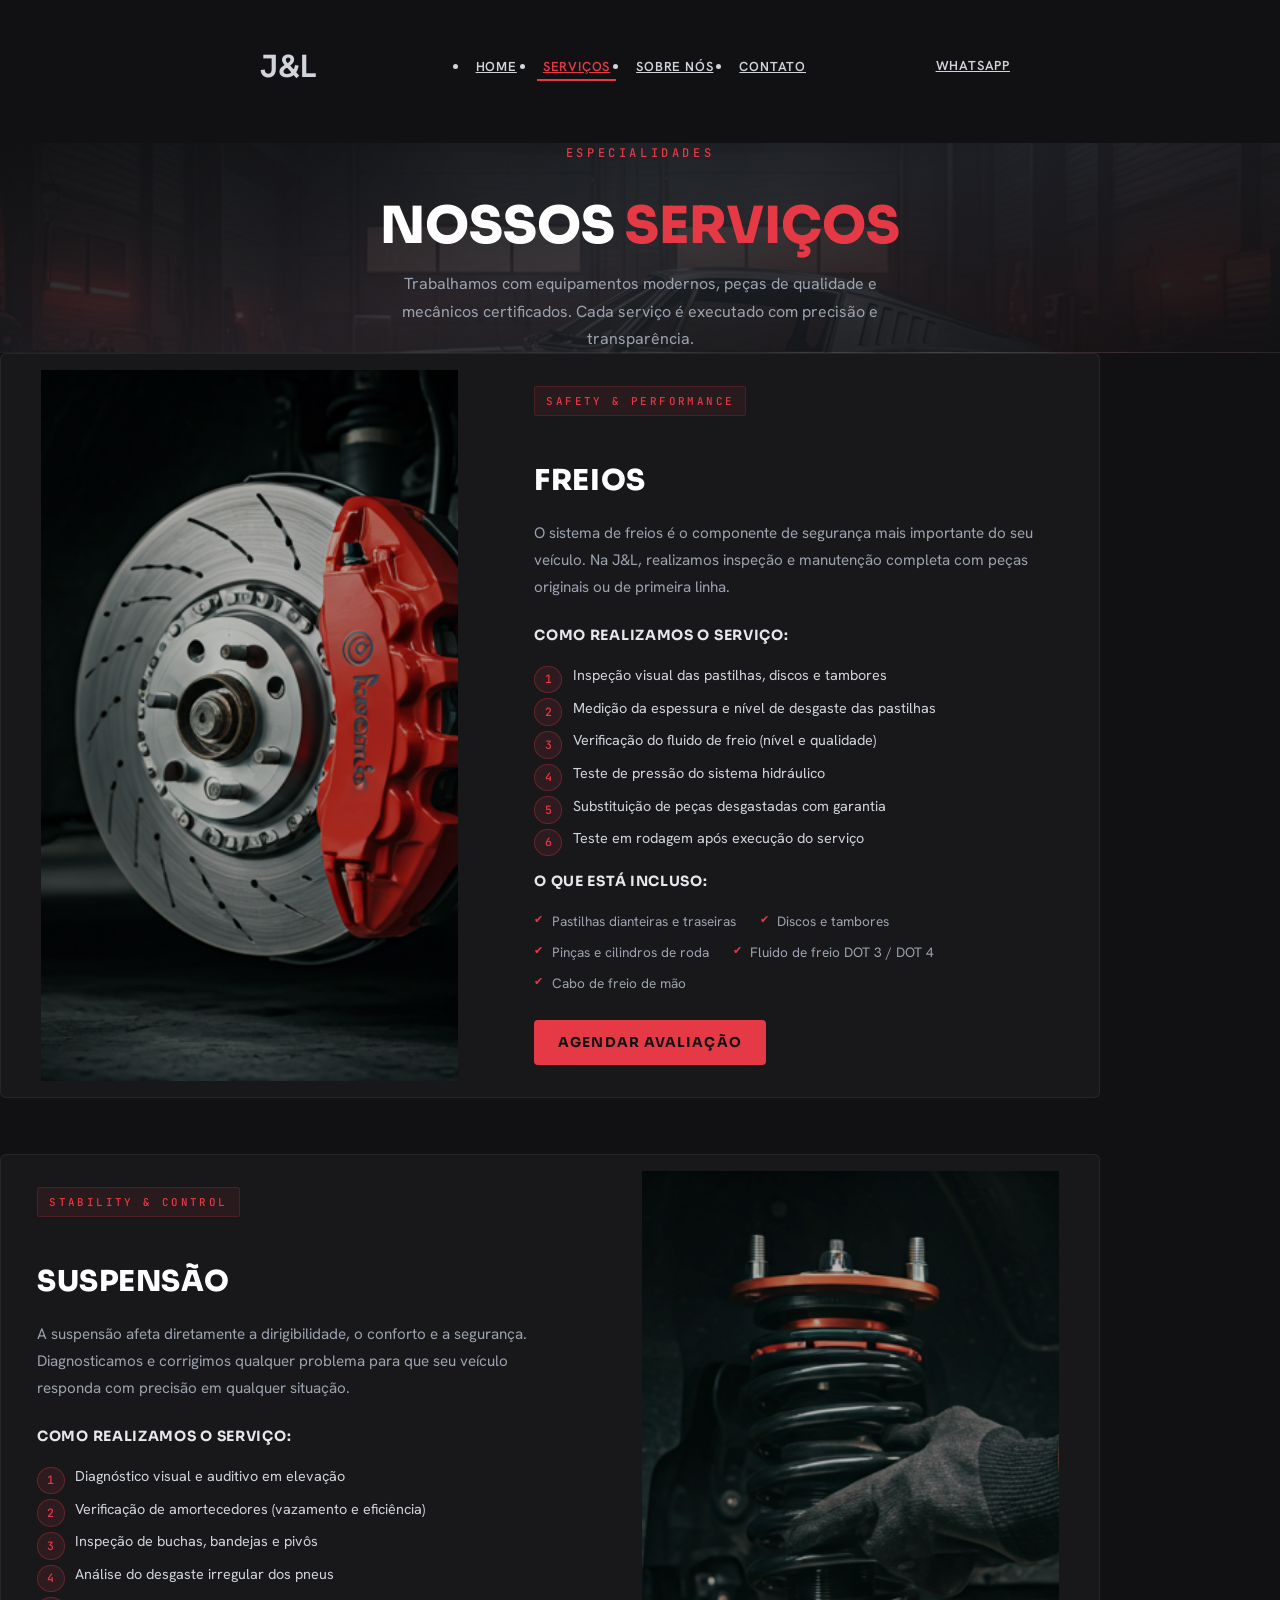
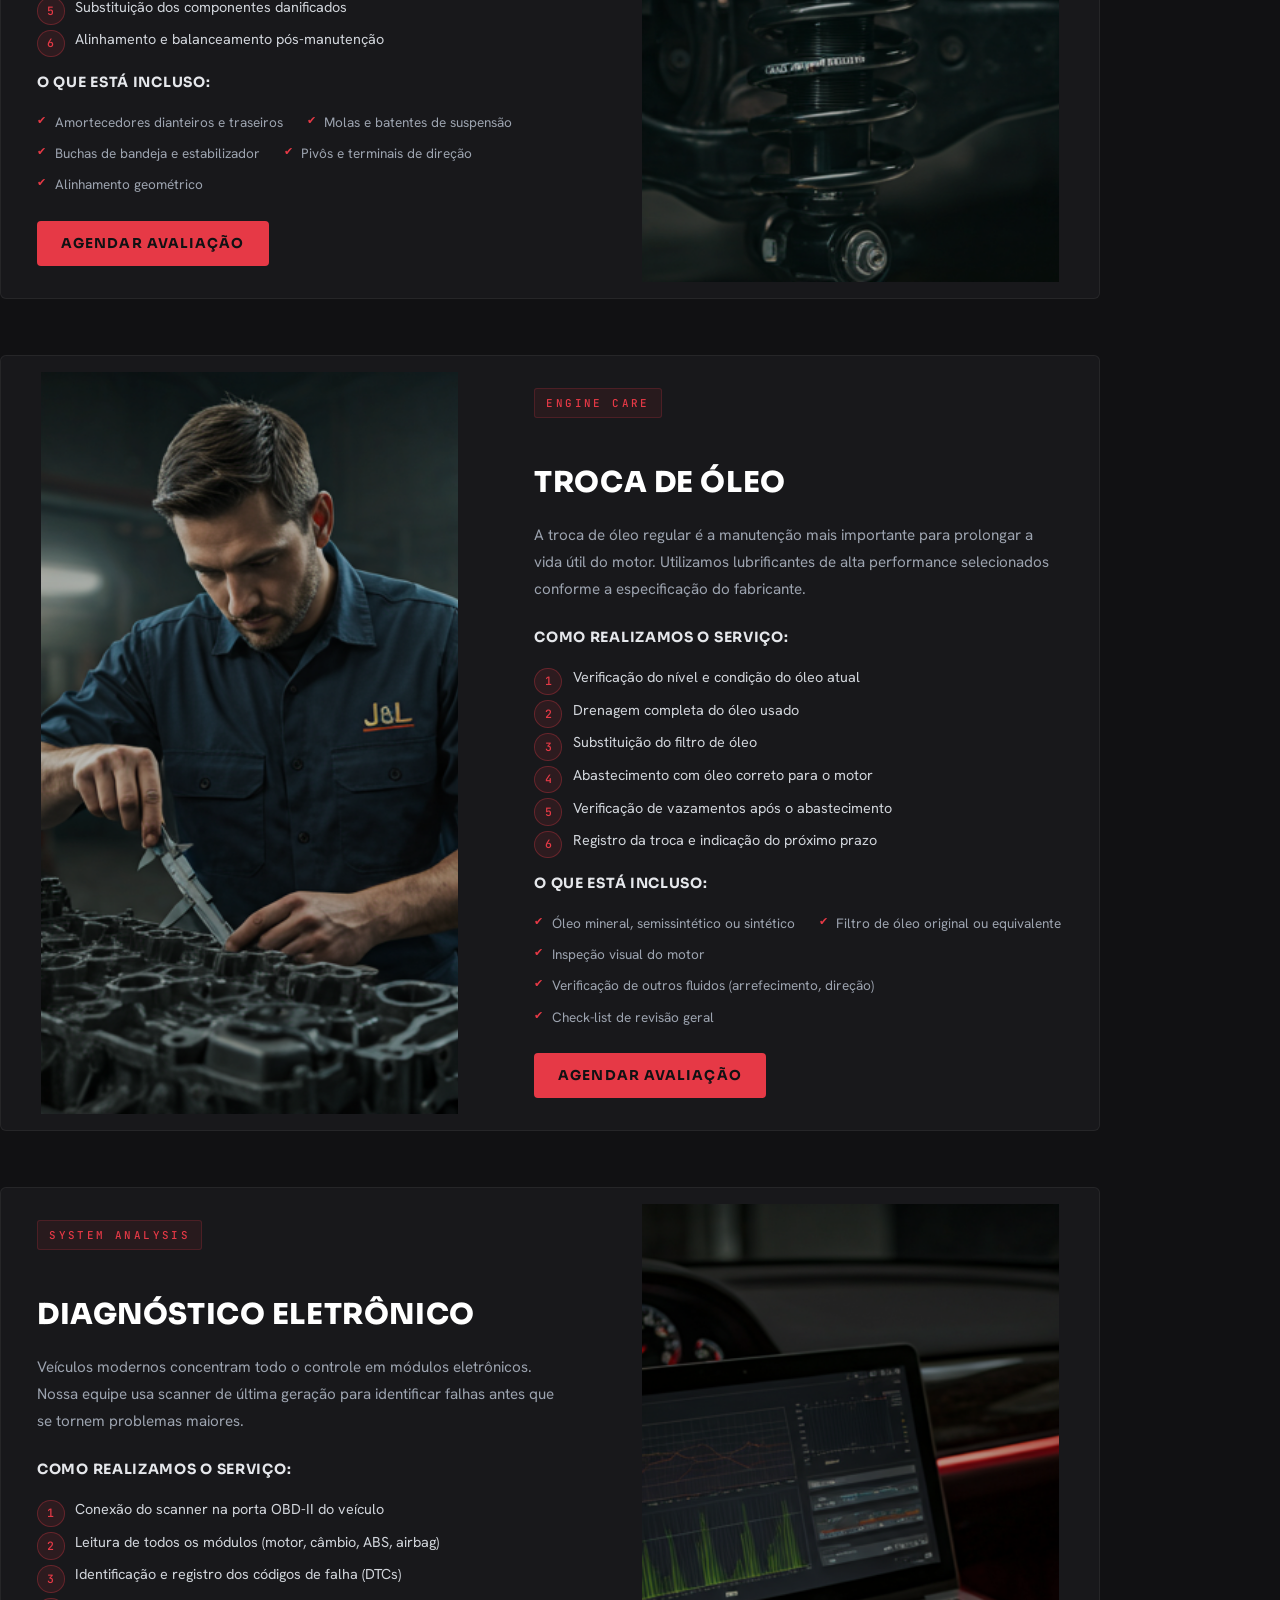
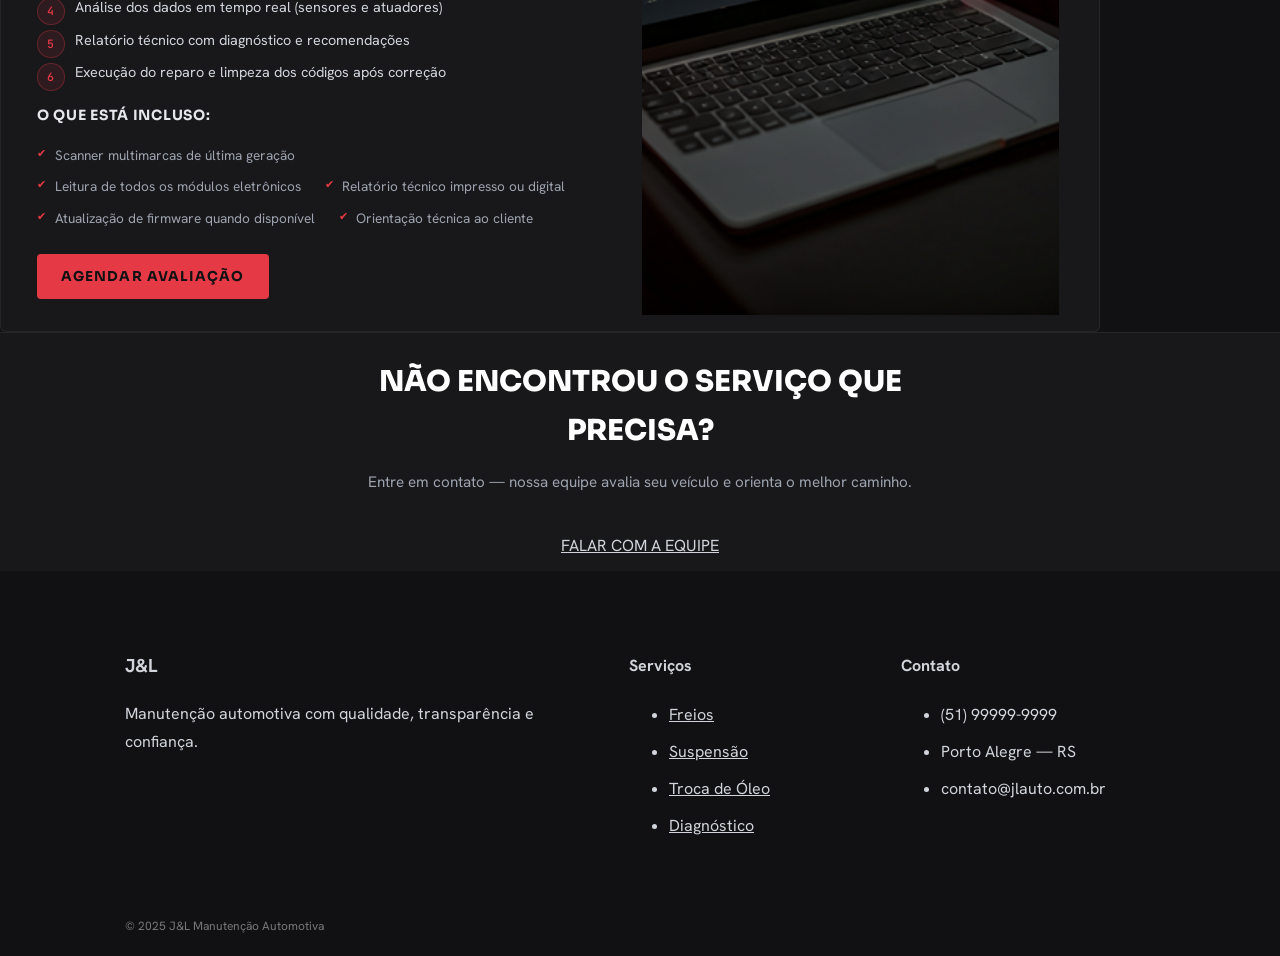
==== commit c3336874: "Merge branch 'main' into lucas/pagina-servicos" ====
--- a/servicos.html
+++ b/servicos.html
@@ -7,8 +7,8 @@
   <meta name="description"
     content="Serviços da J&L Mecânica Automotiva — freios, suspensão, troca de óleo e diagnóstico eletrônico." />
   <link rel="stylesheet" href="vendors/css/normalize.css" />
-  <link rel="stylesheet" href="css/headerFouter.css" />
-  <link rel="stylesheet" href="css/servicos.css" />
+  <link rel="stylesheet" href="resources/css/headerFouter.css" />
+  <link rel="stylesheet" href="resources/css/servicos.css" />
   <link rel="preconnect" href="https://fonts.googleapis.com" />
   <link rel="preconnect" href="https://fonts.gstatic.com" crossorigin />
   <link
@@ -53,8 +53,8 @@
     <!-- FREIOS -->
     <article class="svc-card" id="freios">
       <figure class="svc-img-wrap">
-        <img src="css/img/brakes.png" alt="Sistema de freios — disco ventilado com pinça esportiva" width="800"
-          height="800" loading="lazy" />
+        <img src="resources/css/img/brakes.png" alt="Sistema de freios — disco ventilado com pinça esportiva"
+          width="800" height="800" loading="lazy" />
       </figure>
       <div class="svc-conteudo">
         <span class="svc-tag">SAFETY &amp; PERFORMANCE</span>
@@ -88,7 +88,7 @@
     <!-- SUSPENSÃO -->
     <article class="svc-card svc-card--invertido" id="suspensao">
       <figure class="svc-img-wrap">
-        <img src="css/img/suspension.png" alt="Amortecedor e mola de suspensão sendo instalados" width="800"
+        <img src="resources/css/img/suspension.png" alt="Amortecedor e mola de suspensão sendo instalados" width="800"
           height="800" loading="lazy" />
       </figure>
       <div class="svc-conteudo">
@@ -123,8 +123,8 @@
     <!-- TROCA DE ÓLEO -->
     <article class="svc-card" id="oleo">
       <figure class="svc-img-wrap">
-        <img src="css/img/mecanic.png" alt="Mecânico J&L realizando troca de óleo e filtros" width="800" height="800"
-          loading="lazy" />
+        <img src="resources/css/img/mecanic.png" alt="Mecânico J&L realizando troca de óleo e filtros" width="800"
+          height="800" loading="lazy" />
       </figure>
       <div class="svc-conteudo">
         <span class="svc-tag">ENGINE CARE</span>
@@ -158,7 +158,7 @@
     <!-- DIAGNÓSTICO ELETRÔNICO -->
     <article class="svc-card svc-card--invertido" id="diagnostico">
       <figure class="svc-img-wrap">
-        <img src="css/img/system.png" alt="Diagnóstico eletrônico com scanner automotivo conectado ao veículo"
+        <img src="resources/css/img/system.png" alt="Diagnóstico eletrônico com scanner automotivo conectado ao veículo"
           width="800" height="800" loading="lazy" />
       </figure>
       <div class="svc-conteudo">
--- a/resources/css/headerFouter.css
+++ b/resources/css/headerFouter.css
@@ -0,0 +1,193 @@
+/*****************************/
+/******** HERO HEADER ********/
+/*****************************/
+.imgheader {
+    background-image:
+        linear-gradient(
+            to top,
+            #0A0A0A 0%,
+            rgba(0,0,0,0.7) 20%,
+            rgba(0,0,0,0.2) 50%,
+            rgba(0,0,0,0) 80%
+        ),
+        url(img/carro.png);
+    height: 100vh;
+    background-size: cover;
+    background-position: center;
+}
+
+.hero {
+    padding: 280px 125px;
+}
+
+.subtitulo {
+    color: var(--cor-vermelha);
+    font-family: var(--fonte-label);
+    font-size: 9px;
+    letter-spacing: 2px;
+    margin-bottom: 16px;
+    font-weight: 700;
+}
+
+.hero .h1, .hero .h1-raw {
+    font-size: 80px;
+    font-family: var(--fonte-titulo);
+    font-weight: 800;
+    margin: 0;
+}
+
+.hero .h1 span {
+    color: var(--cor-vermelha);
+    text-shadow: 0 0 10px rgba(227, 6, 21, 0.623);
+}
+
+.descricao {
+    color: var(--cor-texto-secundario);
+    margin-bottom: 24px;
+    line-height: 1.5;
+}
+
+.btn-container {
+    padding-top: 16px;
+    display: flex;
+    gap: 16px;
+}
+
+.btn, .btnred {
+    display: inline-block;
+    background-color: transparent;
+    color: var(--cor-texto);
+    padding: 12px 24px;
+    font-family: var(--fonte-titulo);
+    transition: 0.3s;
+}
+
+.btn {
+    border: 1px solid var(--cor-borda);
+}
+
+.btnred {
+    border: 1px solid var(--cor-vermelha);
+}
+
+.btn:hover, .btnred:hover {
+    background-color: var(--cor-vermelha);
+    box-shadow: 0 0 15px rgba(227, 6, 19, 0.5);
+    color: var(--cor-texto) !important;
+}
+
+/* Nav */
+.main-nav {
+    position: relative;
+    padding: 12px 260px;
+    background: transparent;
+    display: flex;
+    justify-content: space-between;
+    align-items: center;
+    border-bottom: 1px solid var(--cor-borda);
+    z-index: 1000;
+}
+
+.main-nav ul {
+    display: flex;
+    gap: 14px;
+}
+
+.main-nav a {
+    color: var(--cor-texto);
+    font-family: var(--fonte-label);
+    font-weight: 600;
+    text-transform: uppercase;
+    font-size: 13px;
+    letter-spacing: 0.8px;
+    padding: 4px 6px;
+    transition: color 0.2s, background 0.2s;
+}
+
+.main-nav a:hover {
+    color: var(--cor-vermelha);
+}
+
+.main-nav .h1 {
+    font-size: 18px;
+    margin: 0;
+    font-family: var(--fonte-titulo);
+    font-weight: 700;
+    color: var(--cor-texto);
+    line-height: 1;
+}
+
+.main-nav .btn {
+    padding: 6px 10px;
+    font-size: 13px;
+}
+
+/* Menu Toggle */
+.menu-toggle {
+    display: none;
+    flex-direction: column;
+    justify-content: space-between;
+    width: 24px;
+    height: 18px;
+    background: transparent;
+    border: none;
+    cursor: pointer;
+    padding: 0;
+}
+
+.menu-toggle .bar {
+    width: 100%;
+    height: 2px;
+    background-color: var(--cor-texto);
+    transition: 0.3s ease;
+}
+
+.menu-toggle.active .bar:nth-child(1) {
+    transform: translateY(8px) rotate(45deg);
+}
+.menu-toggle.active .bar:nth-child(2) {
+    opacity: 0;
+}
+.menu-toggle.active .bar:nth-child(3) {
+    transform: translateY(-8px) rotate(-45deg);
+}
+
+/*****************************/
+/******** FOOTER *************/
+/*****************************/
+footer {
+    border-top: 1px solid var(--cor-borda);
+    padding: 60px 125px 20px;
+    width: 100%;
+    background-color: var(--cor-fundo);
+}
+
+.footer-content {
+    display: grid;
+    grid-template-columns: 2fr 1fr 1fr 1fr;
+    gap: 40px;
+}
+
+.footer-content .h4 {
+    color: var(--cor-vermelha);
+    font-family: var(--fonte-label);
+    font-size: 11px;
+    margin-bottom: 20px;
+    font-weight: 600;
+}
+
+.footer-content ul li {
+    margin-bottom: 10px;
+}
+
+.footer-content ul li a {
+    color: var(--cor-texto-secundario);
+}
+
+.footer-bottom {
+    border-top: 1px solid var(--cor-borda);
+    margin-top: 40px;
+    padding-top: 20px;
+    font-size: 12px;
+    color: #777;
+}
--- a/resources/css/servicos.css
+++ b/resources/css/servicos.css
@@ -0,0 +1,328 @@
+/* servicos.css — Página de Serviços */
+
+/* RESET DESTA PÁGINA */
+.pg-servicos {
+  background: #111113;
+  color: #d1d5db;
+  font-family: 'Hanken Grotesk', sans-serif;
+  margin: 0;
+  padding: 0;
+  line-height: 1.7;
+}
+
+.pg-servicos main,
+.pg-servicos header,
+.pg-servicos section,
+.pg-servicos article {
+  margin: 0;
+  padding: 0;
+}
+
+/* LINK ATIVO NO NAV */
+.nav-ativo {
+  color: #e63946 !important;
+  border-bottom: 2px solid #e63946;
+  padding-bottom: 2px;
+}
+
+/* HERO */
+.svc-hero {
+  background:
+    linear-gradient(165deg, rgba(17,17,19,.95), rgba(30,30,35,.85) 50%, rgba(17,17,19,.98)),
+    url('img/carro.png') center / cover no-repeat;
+  padding: 7rem 1.5rem 4rem;
+  text-align: center;
+  border-bottom: 1px solid rgba(255,255,255,.06);
+}
+
+.svc-hero-inner {
+  max-width: 720px;
+  margin: 0 auto;
+}
+
+.svc-eyebrow {
+  font-family: 'JetBrains Mono', monospace;
+  font-size: .75rem;
+  font-weight: 500;
+  letter-spacing: .3em;
+  color: #e63946;
+  margin-bottom: .75rem;
+}
+
+.svc-hero h1 {
+  font-family: 'Sora', sans-serif;
+  font-size: clamp(2rem, 6vw, 3.2rem);
+  font-weight: 800;
+  color: #fff;
+  text-transform: uppercase;
+  line-height: 1.1;
+  margin-bottom: 1rem;
+}
+
+.svc-hero h1 span {
+  color: #e63946;
+}
+
+.svc-hero-desc {
+  font-size: 1rem;
+  color: #9ca3af;
+  max-width: 540px;
+  margin: 0 auto;
+  line-height: 1.7;
+}
+
+/* MAIN */
+.svc-main {
+  max-width: 1100px;
+  margin: 0 auto;
+  padding: 3rem 1.25rem;
+  display: flex;
+  flex-direction: column;
+  gap: 3rem;
+}
+
+/* CARD DE SERVIÇO */
+.svc-card {
+  display: flex;
+  flex-direction: column;
+  background: #18181b;
+  border: 1px solid rgba(255,255,255,.06);
+  border-radius: 6px;
+  overflow: hidden;
+  transition: border-color .3s ease, box-shadow .3s ease;
+}
+
+.svc-card:hover {
+  border-color: rgba(230,57,70,.25);
+  box-shadow: 0 8px 32px rgba(230,57,70,.08);
+}
+
+/* IMAGEM */
+.svc-img-wrap {
+  width: 100%;
+  height: 220px;
+  overflow: hidden;
+  background: #0f0f11;
+  display: flex;
+  align-items: center;
+  justify-content: center;
+}
+
+.svc-img-wrap img {
+  width: 100%;
+  height: 100%;
+  object-fit: cover;
+  filter: brightness(.75) saturate(.8);
+  transition: transform .5s ease, filter .5s ease;
+}
+
+.svc-card:hover .svc-img-wrap img {
+  transform: scale(1.06);
+  filter: brightness(.85) saturate(.9);
+}
+
+/* CONTEÚDO */
+.svc-conteudo {
+  padding: 2rem 1.5rem 2.5rem;
+}
+
+.svc-tag {
+  display: inline-block;
+  font-family: 'JetBrains Mono', monospace;
+  font-size: .68rem;
+  font-weight: 500;
+  letter-spacing: .22em;
+  color: #e63946;
+  background: rgba(230,57,70,.08);
+  border: 1px solid rgba(230,57,70,.2);
+  padding: .3rem .7rem;
+  border-radius: 3px;
+  margin-bottom: 1rem;
+}
+
+.svc-conteudo h2 {
+  font-family: 'Sora', sans-serif;
+  font-size: 1.6rem;
+  font-weight: 800;
+  color: #fff;
+  text-transform: uppercase;
+  margin-bottom: .75rem;
+  letter-spacing: .02em;
+}
+
+.svc-intro {
+  font-size: .95rem;
+  color: #9ca3af;
+  line-height: 1.75;
+  margin-bottom: 1.5rem;
+}
+
+/* LISTAS */
+.svc-lista-titulo {
+  font-family: 'Sora', sans-serif;
+  font-size: .88rem;
+  font-weight: 700;
+  color: #e5e7eb;
+  text-transform: uppercase;
+  letter-spacing: .05em;
+  margin-bottom: .65rem;
+  margin-top: 1.25rem;
+}
+
+/* Lista ordenada (ol) */
+.svc-lista-ord {
+  list-style: none;
+  counter-reset: passo;
+  padding-left: 0;
+  margin-bottom: 1.25rem;
+}
+
+.svc-lista-ord li {
+  counter-increment: passo;
+  position: relative;
+  padding-left: 2.4rem;
+  margin-bottom: .6rem;
+  font-size: .9rem;
+  color: #d1d5db;
+  line-height: 1.6;
+}
+
+.svc-lista-ord li::before {
+  content: counter(passo);
+  position: absolute;
+  left: 0;
+  top: .1rem;
+  width: 1.6rem;
+  height: 1.6rem;
+  display: flex;
+  align-items: center;
+  justify-content: center;
+  background: rgba(230,57,70,.1);
+  border: 1px solid rgba(230,57,70,.3);
+  border-radius: 50%;
+  font-family: 'JetBrains Mono', monospace;
+  font-size: .72rem;
+  font-weight: 500;
+  color: #e63946;
+}
+
+/* Lista não ordenada (ul) */
+.svc-lista-nao-ord {
+  list-style: none;
+  padding-left: 0;
+  margin-bottom: 1.5rem;
+  display: flex;
+  flex-wrap: wrap;
+  gap: .4rem .8rem;
+}
+
+.svc-lista-nao-ord li {
+  font-size: .85rem;
+  color: #9ca3af;
+  padding-left: 1.1rem;
+  position: relative;
+}
+
+.svc-lista-nao-ord li::before {
+  content: '✔';
+  position: absolute;
+  left: 0;
+  color: #e63946;
+  font-size: .7rem;
+}
+
+/* BOTÃO */
+.svc-btn {
+  display: inline-block;
+  font-family: 'Sora', sans-serif;
+  font-weight: 700;
+  font-size: .85rem;
+  letter-spacing: .08em;
+  text-transform: uppercase;
+  color: #111113;
+  background: #e63946;
+  padding: .7rem 1.5rem;
+  border-radius: 4px;
+  text-decoration: none;
+  transition: background .25s ease, transform .25s ease, box-shadow .25s ease;
+}
+
+.svc-btn:hover {
+  background: #c1121f;
+  transform: translateY(-2px);
+  box-shadow: 0 6px 20px rgba(230,57,70,.3);
+  color: #fff;
+}
+
+/* CTA */
+.svc-cta {
+  background: #18181b;
+  border-top: 1px solid rgba(255,255,255,.06);
+  padding: 4rem 1.5rem;
+  text-align: center;
+}
+
+.svc-cta-inner {
+  max-width: 580px;
+  margin: 0 auto;
+}
+
+.svc-cta h2 {
+  font-family: 'Sora', sans-serif;
+  font-size: clamp(1.3rem, 4vw, 1.8rem);
+  font-weight: 800;
+  color: #fff;
+  text-transform: uppercase;
+  margin-bottom: .75rem;
+}
+
+.svc-cta p {
+  font-size: .95rem;
+  color: #9ca3af;
+  margin-bottom: 1.5rem;
+  line-height: 1.7;
+}
+
+/* MEDIA QUERIES — Mobile-First */
+
+@media (min-width: 640px) {
+  .svc-card {
+    flex-direction: row;
+  }
+
+  .svc-img-wrap {
+    width: 42%;
+    height: auto;
+    min-height: 340px;
+    flex-shrink: 0;
+  }
+
+  .svc-conteudo {
+    flex: 1;
+    padding: 2rem 2.25rem;
+  }
+
+  .svc-card--invertido {
+    flex-direction: row-reverse;
+  }
+}
+
+@media (min-width: 900px) {
+  .svc-main {
+    padding: 4rem 2rem;
+    gap: 3.5rem;
+  }
+
+  .svc-img-wrap {
+    width: 38%;
+    min-height: 400px;
+  }
+
+  .svc-conteudo h2 {
+    font-size: 1.8rem;
+  }
+
+  .svc-lista-nao-ord {
+    gap: .5rem 1.5rem;
+  }
+}
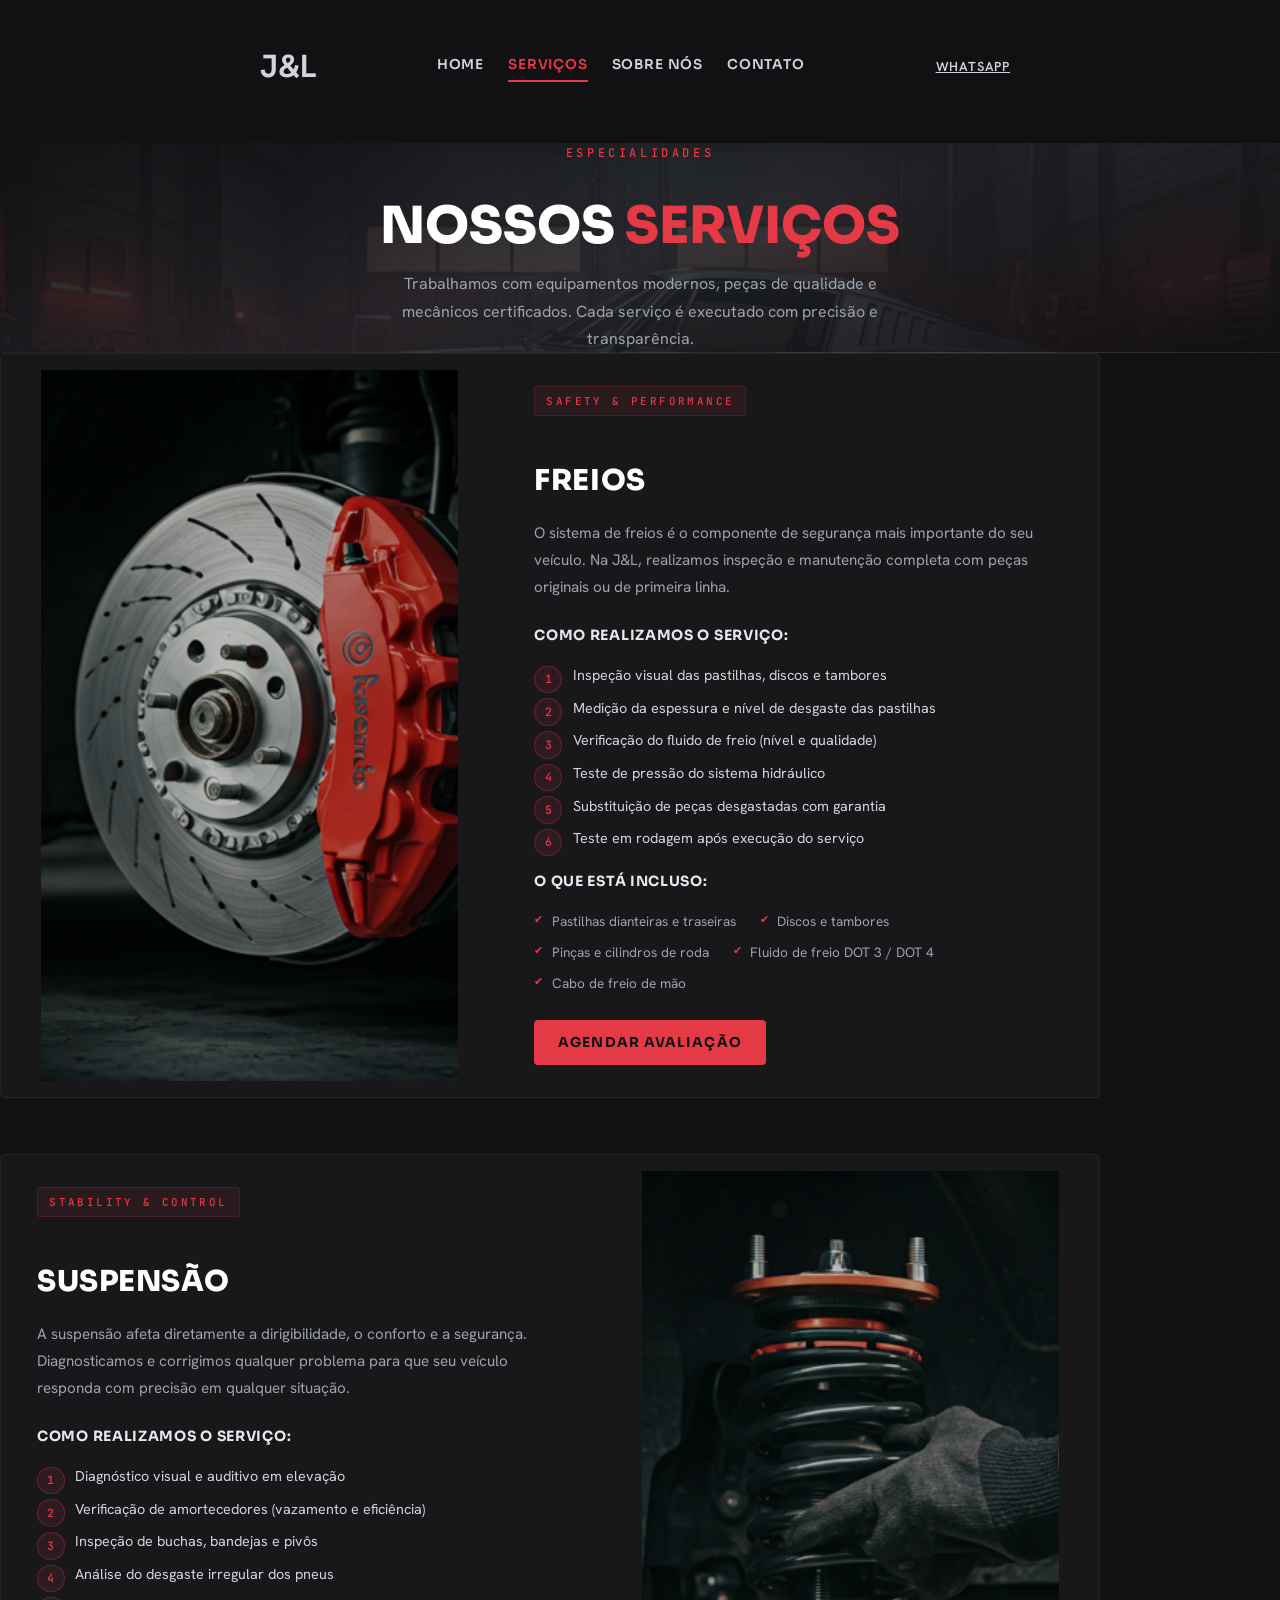
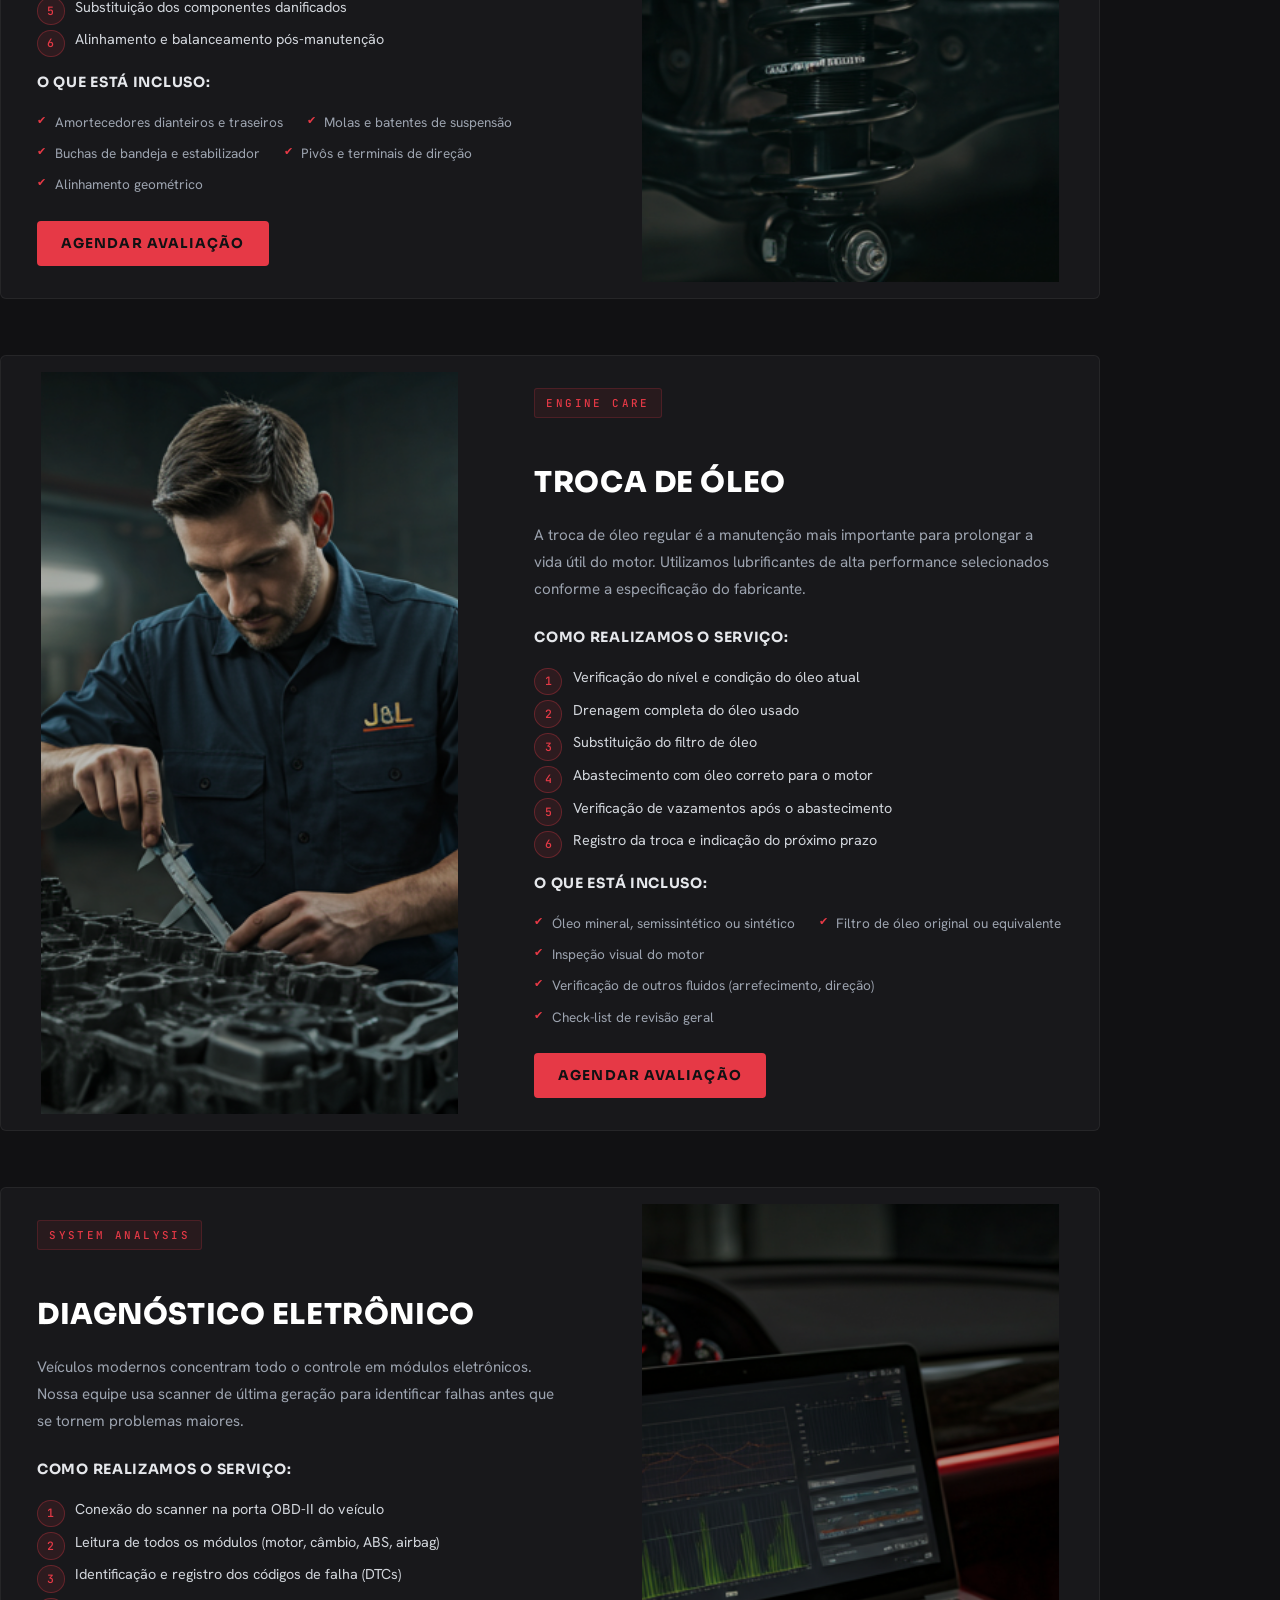
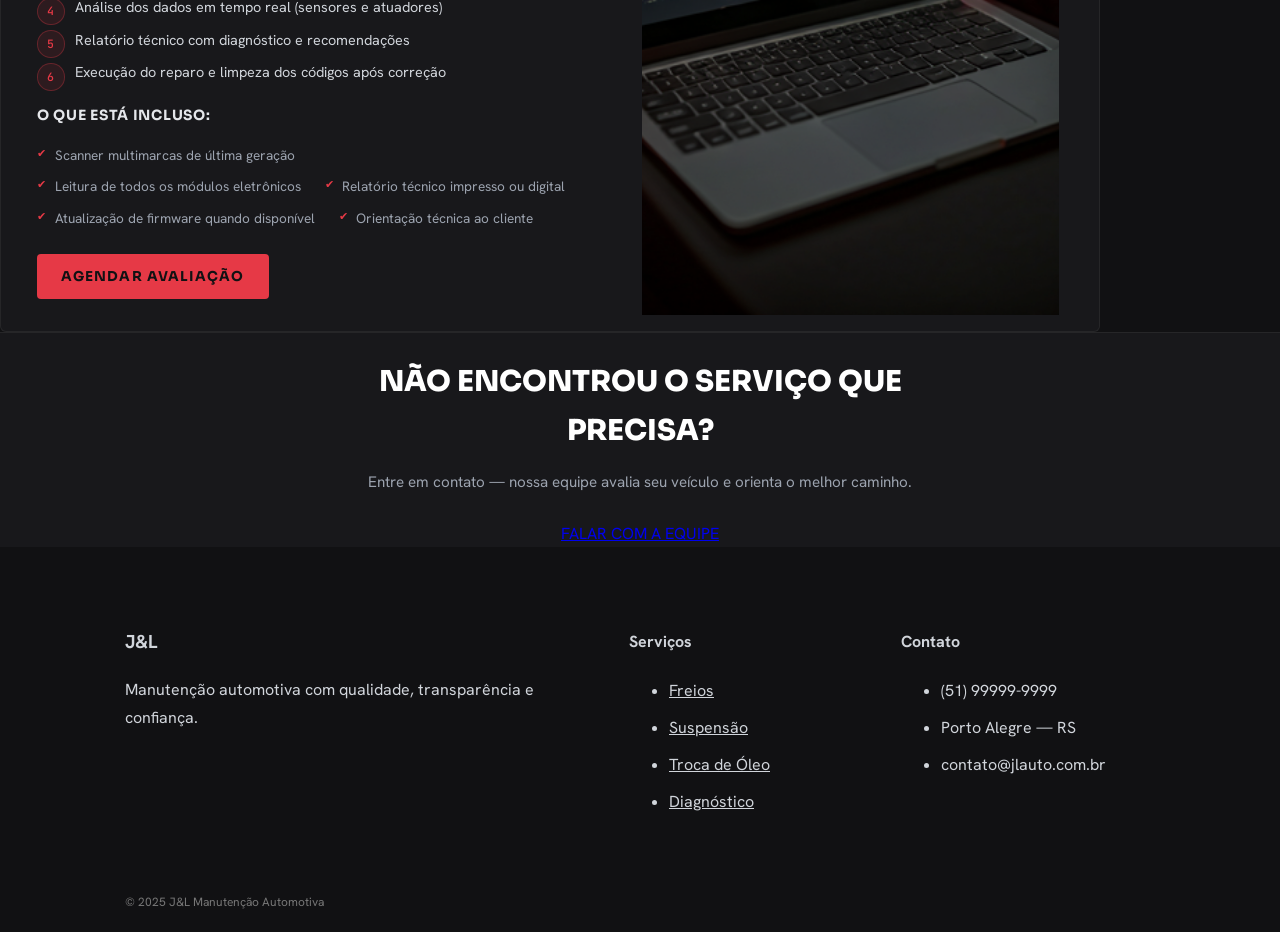
==== commit fef72888: "responsividade" ====
--- a/servicos.html
+++ b/servicos.html
@@ -17,23 +17,50 @@
   <title>Serviços — J&L Mecânica Automotiva</title>
 </head>
 
+<!-- JS — Menu hamburguer -->
+<script>
+  (function () {
+    var btn = document.getElementById('hamburger');
+    var nav = document.getElementById('nav-links');
+    if (!btn || !nav) return;
+
+    btn.addEventListener('click', function () {
+      var aberto = nav.classList.toggle('aberto');
+      btn.classList.toggle('aberto', aberto);
+      btn.setAttribute('aria-expanded', aberto);
+    });
+
+    nav.querySelectorAll('a').forEach(function (link) {
+      link.addEventListener('click', function () {
+        nav.classList.remove('aberto');
+        btn.classList.remove('aberto');
+        btn.setAttribute('aria-expanded', 'false');
+      });
+    });
+  }());
+</script>
+
 <body class="pg-servicos">
 
   <!-- NAV -->
-  <nav class="main-nav">
-    <div>
-      <h1>J&L</h1>
-    </div>
-    <ul>
-      <li><a href="index.html">Home</a></li>
-      <li><a href="servicos.html" class="nav-ativo">Serviços</a></li>
-      <li><a href="index.html#about">Sobre Nós</a></li>
-      <li><a href="index.html#contact">Contato</a></li>
-    </ul>
-    <div>
-      <a href="index.html#contact" class="btn">Whatsapp</a>
-    </div>
-  </nav>
+  <!-- NAV -->
+<nav class="main-nav">
+  <div>
+    <h1>J&L</h1>
+  </div>
+  <button id="hamburger" class="hamburger" aria-label="Abrir menu" aria-expanded="false">
+    <span></span><span></span><span></span>
+  </button>
+  <ul id="nav-links">
+    <li><a href="index.html">Home</a></li>
+    <li><a href="servicos.html" class="nav-ativo">Serviços</a></li>
+    <li><a href="index.html#about">Sobre Nós</a></li>
+    <li><a href="index.html#contact">Contato</a></li>
+  </ul>
+  <div class="nav-cta">
+    <a href="index.html#contact" class="btn">Whatsapp</a>
+  </div>
+</nav>
 
   <!-- HERO -->
   <header class="svc-hero">
--- a/resources/css/headerFouter.css
+++ b/resources/css/headerFouter.css
@@ -1,82 +1,7 @@
 /*****************************/
-/******** HERO HEADER ********/
+/************ NAV ************/
 /*****************************/
-.imgheader {
-    background-image:
-        linear-gradient(
-            to top,
-            #0A0A0A 0%,
-            rgba(0,0,0,0.7) 20%,
-            rgba(0,0,0,0.2) 50%,
-            rgba(0,0,0,0) 80%
-        ),
-        url(img/carro.png);
-    height: 100vh;
-    background-size: cover;
-    background-position: center;
-}
 
-.hero {
-    padding: 280px 125px;
-}
-
-.subtitulo {
-    color: var(--cor-vermelha);
-    font-family: var(--fonte-label);
-    font-size: 9px;
-    letter-spacing: 2px;
-    margin-bottom: 16px;
-    font-weight: 700;
-}
-
-.hero .h1, .hero .h1-raw {
-    font-size: 80px;
-    font-family: var(--fonte-titulo);
-    font-weight: 800;
-    margin: 0;
-}
-
-.hero .h1 span {
-    color: var(--cor-vermelha);
-    text-shadow: 0 0 10px rgba(227, 6, 21, 0.623);
-}
-
-.descricao {
-    color: var(--cor-texto-secundario);
-    margin-bottom: 24px;
-    line-height: 1.5;
-}
-
-.btn-container {
-    padding-top: 16px;
-    display: flex;
-    gap: 16px;
-}
-
-.btn, .btnred {
-    display: inline-block;
-    background-color: transparent;
-    color: var(--cor-texto);
-    padding: 12px 24px;
-    font-family: var(--fonte-titulo);
-    transition: 0.3s;
-}
-
-.btn {
-    border: 1px solid var(--cor-borda);
-}
-
-.btnred {
-    border: 1px solid var(--cor-vermelha);
-}
-
-.btn:hover, .btnred:hover {
-    background-color: var(--cor-vermelha);
-    box-shadow: 0 0 15px rgba(227, 6, 19, 0.5);
-    color: var(--cor-texto) !important;
-}
-
-/* Nav */
 .main-nav {
     position: relative;
     padding: 12px 260px;
--- a/resources/css/servicos.css
+++ b/resources/css/servicos.css
@@ -283,11 +283,111 @@
   line-height: 1.7;
 }
 
+/* HAMBURGUER */
+.hamburger {
+  display: flex;
+  flex-direction: column;
+  justify-content: space-between;
+  width: 28px;
+  height: 20px;
+  background: none;
+  border: none;
+  cursor: pointer;
+  padding: 0;
+  z-index: 10;
+}
+
+.hamburger span {
+  display: block;
+  height: 2px;
+  background: #fff;
+  border-radius: 2px;
+  transition: transform .25s ease, opacity .25s ease;
+}
+
+.hamburger.aberto span:nth-child(1) { transform: translateY(9px) rotate(45deg); }
+.hamburger.aberto span:nth-child(2) { opacity: 0; }
+.hamburger.aberto span:nth-child(3) { transform: translateY(-9px) rotate(-45deg); }
+
+/* NAV MOBILE — oculto por padrão */
+#nav-links {
+  display: none;
+  position: absolute;
+  top: 100%;
+  left: 0;
+  right: 0;
+  background: #18181b;
+  border-top: 1px solid rgba(255,255,255,.06);
+  flex-direction: column;
+  padding: 1rem 1.5rem;
+  z-index: 9;
+}
+
+#nav-links.aberto {
+  display: flex;
+}
+
+#nav-links li {
+  list-style: none;
+}
+
+#nav-links a {
+  display: block;
+  padding: .7rem 0;
+  border-bottom: 1px solid rgba(255,255,255,.06);
+  font-family: 'Sora', sans-serif;
+  font-size: .95rem;
+  font-weight: 600;
+  color: #d1d5db;
+  text-decoration: none;
+  text-transform: uppercase;
+  letter-spacing: .06em;
+}
+
+#nav-links a:hover,
+#nav-links a.nav-ativo {
+  color: #e63946;
+}
+
+.nav-cta {
+  display: none;
+}
+
 /* MEDIA QUERIES — Mobile-First */
 
 @media (min-width: 640px) {
   .svc-card {
     flex-direction: row;
+  }
+
+/* Nav desktop */
+  .hamburger {
+    display: none;
+  }
+
+  #nav-links {
+    display: flex;
+    position: static;
+    background: none;
+    border: none;
+    flex-direction: row;
+    padding: 0;
+    gap: 1.5rem;
+  }
+
+  #nav-links a {
+    padding: .25rem 0;
+    border-bottom: 2px solid transparent;
+    font-size: .85rem;
+  }
+
+  #nav-links a:hover,
+  #nav-links a.nav-ativo {
+    border-bottom-color: #e63946;
+  }
+
+  .nav-cta {
+    display: block;
   }
 
   .svc-img-wrap {
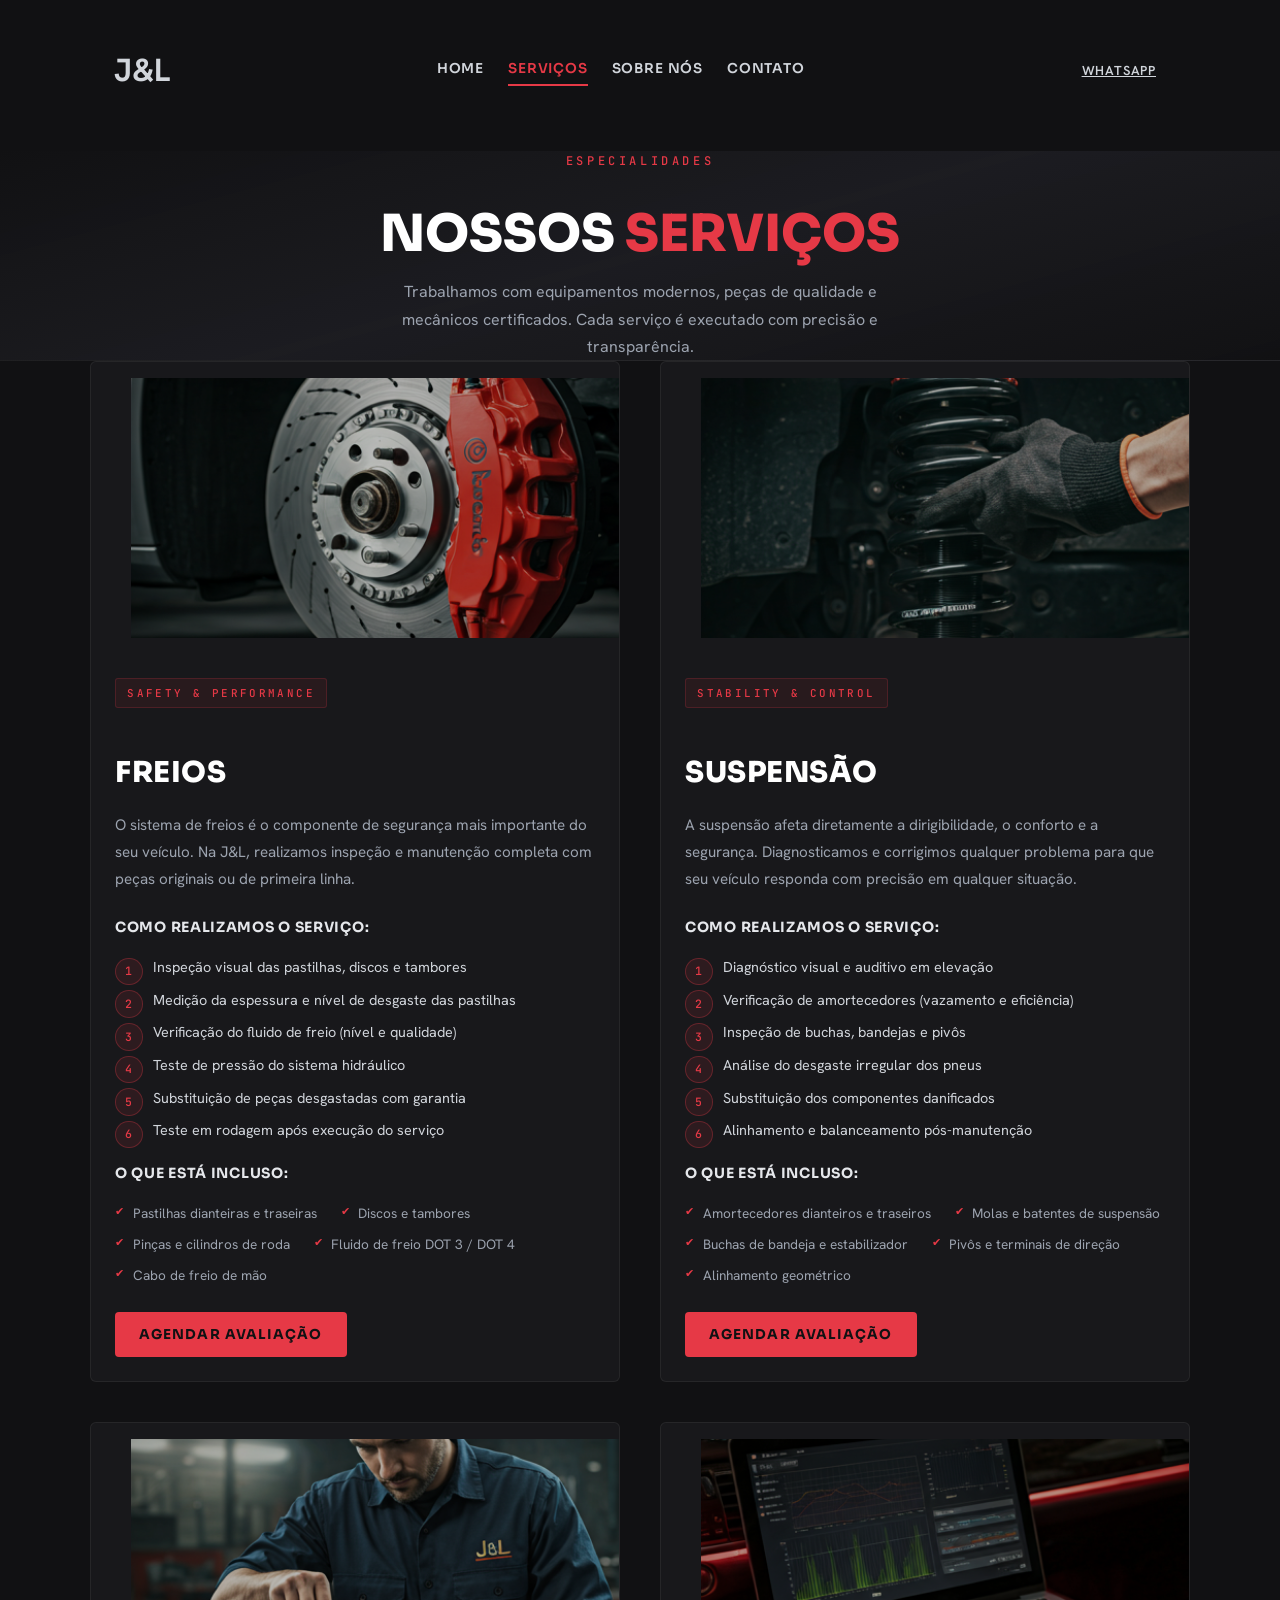
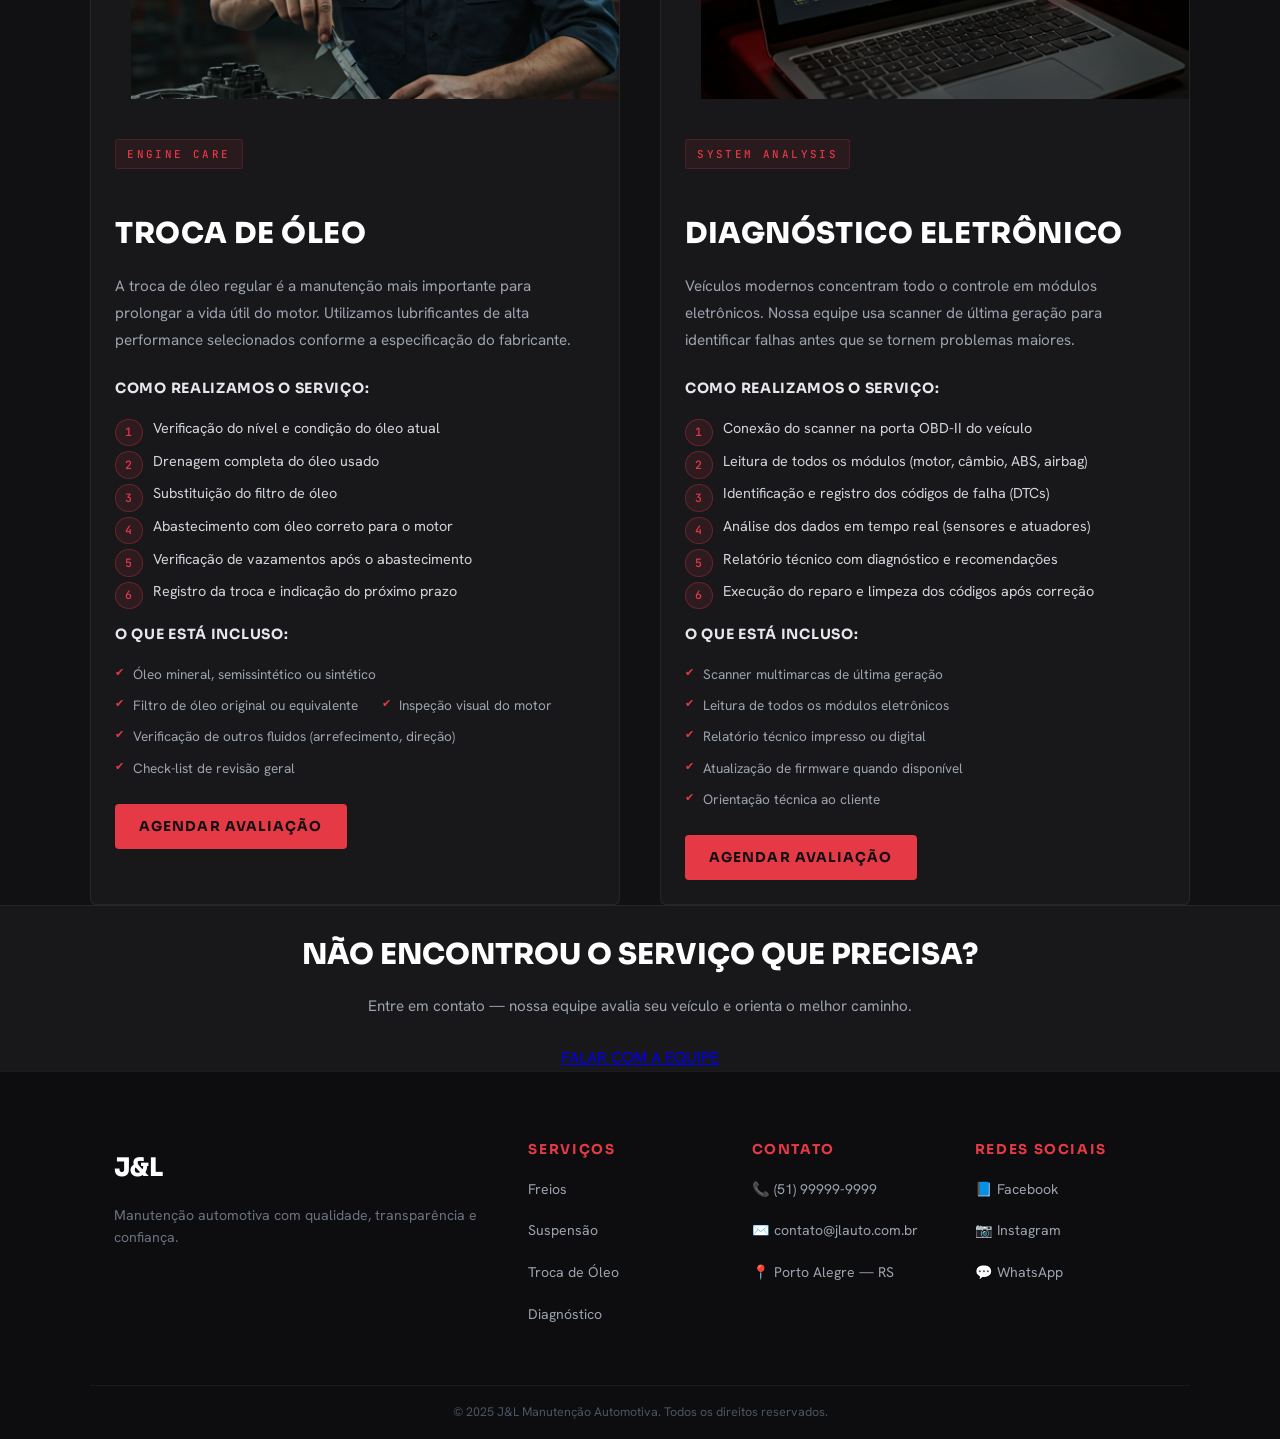
==== commit db0f62c1: "#hamburguer funcional, footer responsivo, centralização" ====
--- a/servicos.html
+++ b/servicos.html
@@ -17,32 +17,8 @@
   <title>Serviços — J&L Mecânica Automotiva</title>
 </head>
 
-<!-- JS — Menu hamburguer -->
-<script>
-  (function () {
-    var btn = document.getElementById('hamburger');
-    var nav = document.getElementById('nav-links');
-    if (!btn || !nav) return;
-
-    btn.addEventListener('click', function () {
-      var aberto = nav.classList.toggle('aberto');
-      btn.classList.toggle('aberto', aberto);
-      btn.setAttribute('aria-expanded', aberto);
-    });
-
-    nav.querySelectorAll('a').forEach(function (link) {
-      link.addEventListener('click', function () {
-        nav.classList.remove('aberto');
-        btn.classList.remove('aberto');
-        btn.setAttribute('aria-expanded', 'false');
-      });
-    });
-  }());
-</script>
-
 <body class="pg-servicos">
 
-  <!-- NAV -->
   <!-- NAV -->
 <nav class="main-nav">
   <div>
@@ -80,8 +56,7 @@
     <!-- FREIOS -->
     <article class="svc-card" id="freios">
       <figure class="svc-img-wrap">
-        <img src="resources/css/img/brakes.png" alt="Sistema de freios — disco ventilado com pinça esportiva"
-          width="800" height="800" loading="lazy" />
+        <img src="resources/css/img/brakes.png" alt="Sistema de freios — disco ventilado com pinça esportiva" loading="lazy" />
       </figure>
       <div class="svc-conteudo">
         <span class="svc-tag">SAFETY &amp; PERFORMANCE</span>
@@ -115,8 +90,7 @@
     <!-- SUSPENSÃO -->
     <article class="svc-card svc-card--invertido" id="suspensao">
       <figure class="svc-img-wrap">
-        <img src="resources/css/img/suspension.png" alt="Amortecedor e mola de suspensão sendo instalados" width="800"
-          height="800" loading="lazy" />
+        <img src="resources/css/img/suspension.png" alt="Amortecedor e mola de suspensão sendo instalados" loading="lazy" />
       </figure>
       <div class="svc-conteudo">
         <span class="svc-tag">STABILITY &amp; CONTROL</span>
@@ -150,8 +124,7 @@
     <!-- TROCA DE ÓLEO -->
     <article class="svc-card" id="oleo">
       <figure class="svc-img-wrap">
-        <img src="resources/css/img/mecanic.png" alt="Mecânico J&L realizando troca de óleo e filtros" width="800"
-          height="800" loading="lazy" />
+        <img src="resources/css/img/mecanic.png" alt="Mecânico J&L realizando troca de óleo e filtros" loading="lazy" />
       </figure>
       <div class="svc-conteudo">
         <span class="svc-tag">ENGINE CARE</span>
@@ -185,8 +158,7 @@
     <!-- DIAGNÓSTICO ELETRÔNICO -->
     <article class="svc-card svc-card--invertido" id="diagnostico">
       <figure class="svc-img-wrap">
-        <img src="resources/css/img/system.png" alt="Diagnóstico eletrônico com scanner automotivo conectado ao veículo"
-          width="800" height="800" loading="lazy" />
+        <img src="resources/css/img/system.png" alt="Diagnóstico eletrônico com scanner automotivo conectado ao veículo" loading="lazy" />
       </figure>
       <div class="svc-conteudo">
         <span class="svc-tag">SYSTEM ANALYSIS</span>
@@ -229,34 +201,64 @@
   </section>
 
   <!-- FOOTER -->
-  <footer>
-    <div class="footer-content">
-      <div>
-        <h3>J&L</h3>
-        <p>Manutenção automotiva com qualidade, transparência e confiança.</p>
-      </div>
-      <div>
-        <h4>Serviços</h4>
-        <ul>
-          <li><a href="#freios">Freios</a></li>
-          <li><a href="#suspensao">Suspensão</a></li>
-          <li><a href="#oleo">Troca de Óleo</a></li>
-          <li><a href="#diagnostico">Diagnóstico</a></li>
-        </ul>
-      </div>
-      <div>
-        <h4>Contato</h4>
-        <ul>
-          <li>(51) 99999-9999</li>
-          <li>Porto Alegre — RS</li>
-          <li>contato@jlauto.com.br</li>
-        </ul>
-      </div>
-    </div>
-    <div class="footer-bottom">
-      © 2025 J&L Manutenção Automotiva
-    </div>
-  </footer>
+<footer>
+  <div class="footer-content">
+    <div class="footer-col">
+      <h3>J&L</h3>
+      <p>Manutenção automotiva com qualidade, transparência e confiança.</p>
+    </div>
+    <div class="footer-col">
+      <h4>Serviços</h4>
+      <ul>
+        <li><a href="#freios">Freios</a></li>
+        <li><a href="#suspensao">Suspensão</a></li>
+        <li><a href="#oleo">Troca de Óleo</a></li>
+        <li><a href="#diagnostico">Diagnóstico</a></li>
+      </ul>
+    </div>
+    <div class="footer-col">
+      <h4>Contato</h4>
+      <ul>
+        <li><a href="tel:+555199999999">📞 (51) 99999-9999</a></li>
+        <li><a href="mailto:contato@jlauto.com.br">✉️ contato@jlauto.com.br</a></li>
+        <li>📍 Porto Alegre — RS</li>
+      </ul>
+    </div>
+    <div class="footer-col">
+      <h4>Redes Sociais</h4>
+      <ul class="social-links">
+        <li><a href="https://facebook.com" target="_blank" rel="noopener">📘 Facebook</a></li>
+        <li><a href="https://instagram.com" target="_blank" rel="noopener">📷 Instagram</a></li>
+        <li><a href="https://wa.me/555199999999" target="_blank" rel="noopener">💬 WhatsApp</a></li>
+      </ul>
+    </div>
+  </div>
+  <div class="footer-bottom">
+    © 2025 J&L Manutenção Automotiva. Todos os direitos reservados.
+  </div>
+</footer>
+<!-- JS — Menu hamburguer -->
+<script>
+  (function () {
+    var btn = document.getElementById('hamburger');
+    var nav = document.getElementById('nav-links');
+    if (!btn || !nav) return;
+
+    btn.addEventListener('click', function () {
+      var aberto = nav.classList.toggle('aberto');
+      btn.classList.toggle('aberto', aberto);
+      btn.setAttribute('aria-expanded', aberto);
+    });
+
+    nav.querySelectorAll('a').forEach(function (link) {
+      link.addEventListener('click', function () {
+        nav.classList.remove('aberto');
+        btn.classList.remove('aberto');
+        btn.setAttribute('aria-expanded', 'false');
+      });
+    });
+  }());
+</script>
 
 </body>
 
--- a/resources/css/servicos.css
+++ b/resources/css/servicos.css
@@ -8,14 +8,30 @@
   margin: 0;
   padding: 0;
   line-height: 1.7;
+  overflow-x: hidden;
+}
+
+.pg-servicos * {
+  box-sizing: border-box;
+  max-width: 100%;
 }
 
 .pg-servicos main,
 .pg-servicos header,
 .pg-servicos section,
-.pg-servicos article {
+.pg-servicos article,
+.pg-servicos footer {
   margin: 0;
   padding: 0;
+}
+
+.pg-servicos .main-nav {
+  width: 100%;
+  display: flex;
+  align-items: center;
+  justify-content: space-between;
+  padding: 1rem 1.5rem;
+  position: relative;
 }
 
 /* LINK ATIVO NO NAV */
@@ -27,11 +43,10 @@
 
 /* HERO */
 .svc-hero {
-  background:
-    linear-gradient(165deg, rgba(17,17,19,.95), rgba(30,30,35,.85) 50%, rgba(17,17,19,.98)),
-    url('img/carro.png') center / cover no-repeat;
+  background: linear-gradient(165deg, rgba(17,17,19,.95), rgba(30,30,35,.85) 50%, rgba(17,17,19,.98));
   padding: 7rem 1.5rem 4rem;
   text-align: center;
+  border-bottom: 1px solid rgba(255,255,255,.06);
   border-bottom: 1px solid rgba(255,255,255,.06);
 }
 
@@ -310,8 +325,8 @@
 .hamburger.aberto span:nth-child(3) { transform: translateY(-9px) rotate(-45deg); }
 
 /* NAV MOBILE — oculto por padrão */
-#nav-links {
-  display: none;
+.pg-servicos #nav-links {
+  display: none !important;
   position: absolute;
   top: 100%;
   left: 0;
@@ -323,11 +338,11 @@
   z-index: 9;
 }
 
-#nav-links.aberto {
-  display: flex;
-}
-
-#nav-links li {
+.pg-servicos #nav-links.aberto {
+  display: flex !important;
+}
+
+.pg-servicos #nav-links li {
   list-style: none;
 }
 
@@ -353,20 +368,93 @@
   display: none;
 }
 
+/* FOOTER */
+.pg-servicos footer {
+  background: #0d0d0f;
+  border-top: 1px solid rgba(255,255,255,.06);
+  padding: 3rem 1.5rem 1rem;
+}
+
+.pg-servicos .footer-content {
+  max-width: 1100px;
+  margin: 0 auto;
+  display: grid;
+  grid-template-columns: 1fr !important;
+  gap: 2rem;
+  padding: 0 1.5rem 2rem;
+}
+
+.pg-servicos .footer-col h3 {
+  font-family: 'Sora', sans-serif;
+  font-size: 1.6rem;
+  font-weight: 800;
+  color: #fff;
+  margin-bottom: .5rem;
+}
+
+.pg-servicos .footer-col h4 {
+  font-family: 'Sora', sans-serif;
+  font-size: .85rem;
+  font-weight: 700;
+  color: #e63946;
+  text-transform: uppercase;
+  letter-spacing: .12em;
+  margin-bottom: .75rem;
+}
+
+.pg-servicos .footer-col p {
+  font-size: .88rem;
+  color: #6b7280;
+  line-height: 1.6;
+}
+
+.pg-servicos .footer-col ul {
+  list-style: none;
+  padding: 0;
+  display: flex;
+  flex-direction: column;
+  gap: .5rem;
+}
+
+.pg-servicos .footer-col a {
+  font-size: .88rem;
+  color: #9ca3af;
+  text-decoration: none;
+  transition: color .25s ease;
+}
+
+.pg-servicos .footer-col a:hover {
+  color: #e63946;
+}
+
+.pg-servicos .footer-col li {
+  font-size: .88rem;
+  color: #9ca3af;
+}
+
+.pg-servicos .social-links a {
+  display: flex;
+  align-items: center;
+  gap: .4rem;
+}
+
+.pg-servicos .footer-bottom {
+  max-width: 1100px;
+  margin: 0 auto;
+  border-top: 1px solid rgba(255,255,255,.06);
+  padding-top: 1rem;
+  text-align: center;
+  font-size: .78rem;
+  color: #4b5563;
+}
+
 /* MEDIA QUERIES — Mobile-First */
 
 @media (min-width: 640px) {
-  .svc-card {
-    flex-direction: row;
-  }
-
-/* Nav desktop */
-  .hamburger {
-    display: none;
-  }
-
-  #nav-links {
-    display: flex;
+
+  /* Nav desktop */
+  .pg-servicos #nav-links {
+    display: flex !important;
     position: static;
     background: none;
     border: none;
@@ -390,32 +478,49 @@
     display: block;
   }
 
+  .hamburger {
+    display: none;
+  }
+
+  /* Cards em 2 colunas */
+  .svc-main {
+    display: grid;
+    grid-template-columns: repeat(2, 1fr);
+    gap: 2rem;
+  }
+
+  .svc-card {
+    flex-direction: column;
+  }
+
+  .svc-card--invertido {
+    flex-direction: column;
+  }
+
   .svc-img-wrap {
-    width: 42%;
-    height: auto;
-    min-height: 340px;
-    flex-shrink: 0;
+    width: 100%;
+    height: 220px;
+    min-height: auto;
   }
 
   .svc-conteudo {
     flex: 1;
-    padding: 2rem 2.25rem;
-  }
-
-  .svc-card--invertido {
-    flex-direction: row-reverse;
-  }
-}
+    padding: 1.5rem;
+  }
+}
+
+.pg-servicos .footer-content {
+    grid-template-columns: repeat(2, 1fr) !important;
+  }
 
 @media (min-width: 900px) {
   .svc-main {
     padding: 4rem 2rem;
-    gap: 3.5rem;
+    gap: 2.5rem;
   }
 
   .svc-img-wrap {
-    width: 38%;
-    min-height: 400px;
+    height: 260px;
   }
 
   .svc-conteudo h2 {
@@ -425,4 +530,16 @@
   .svc-lista-nao-ord {
     gap: .5rem 1.5rem;
   }
-}
+
+  .pg-servicos .footer-content {
+    grid-template-columns: 2fr 1fr 1fr 1fr !important;
+  }
+
+  .pg-servicos .main-nav,
+  .pg-servicos .svc-hero-inner,
+  .pg-servicos .svc-cta-inner,
+  .pg-servicos .svc-main {
+    max-width: 1100px;
+    margin: 0 auto;
+  }
+}
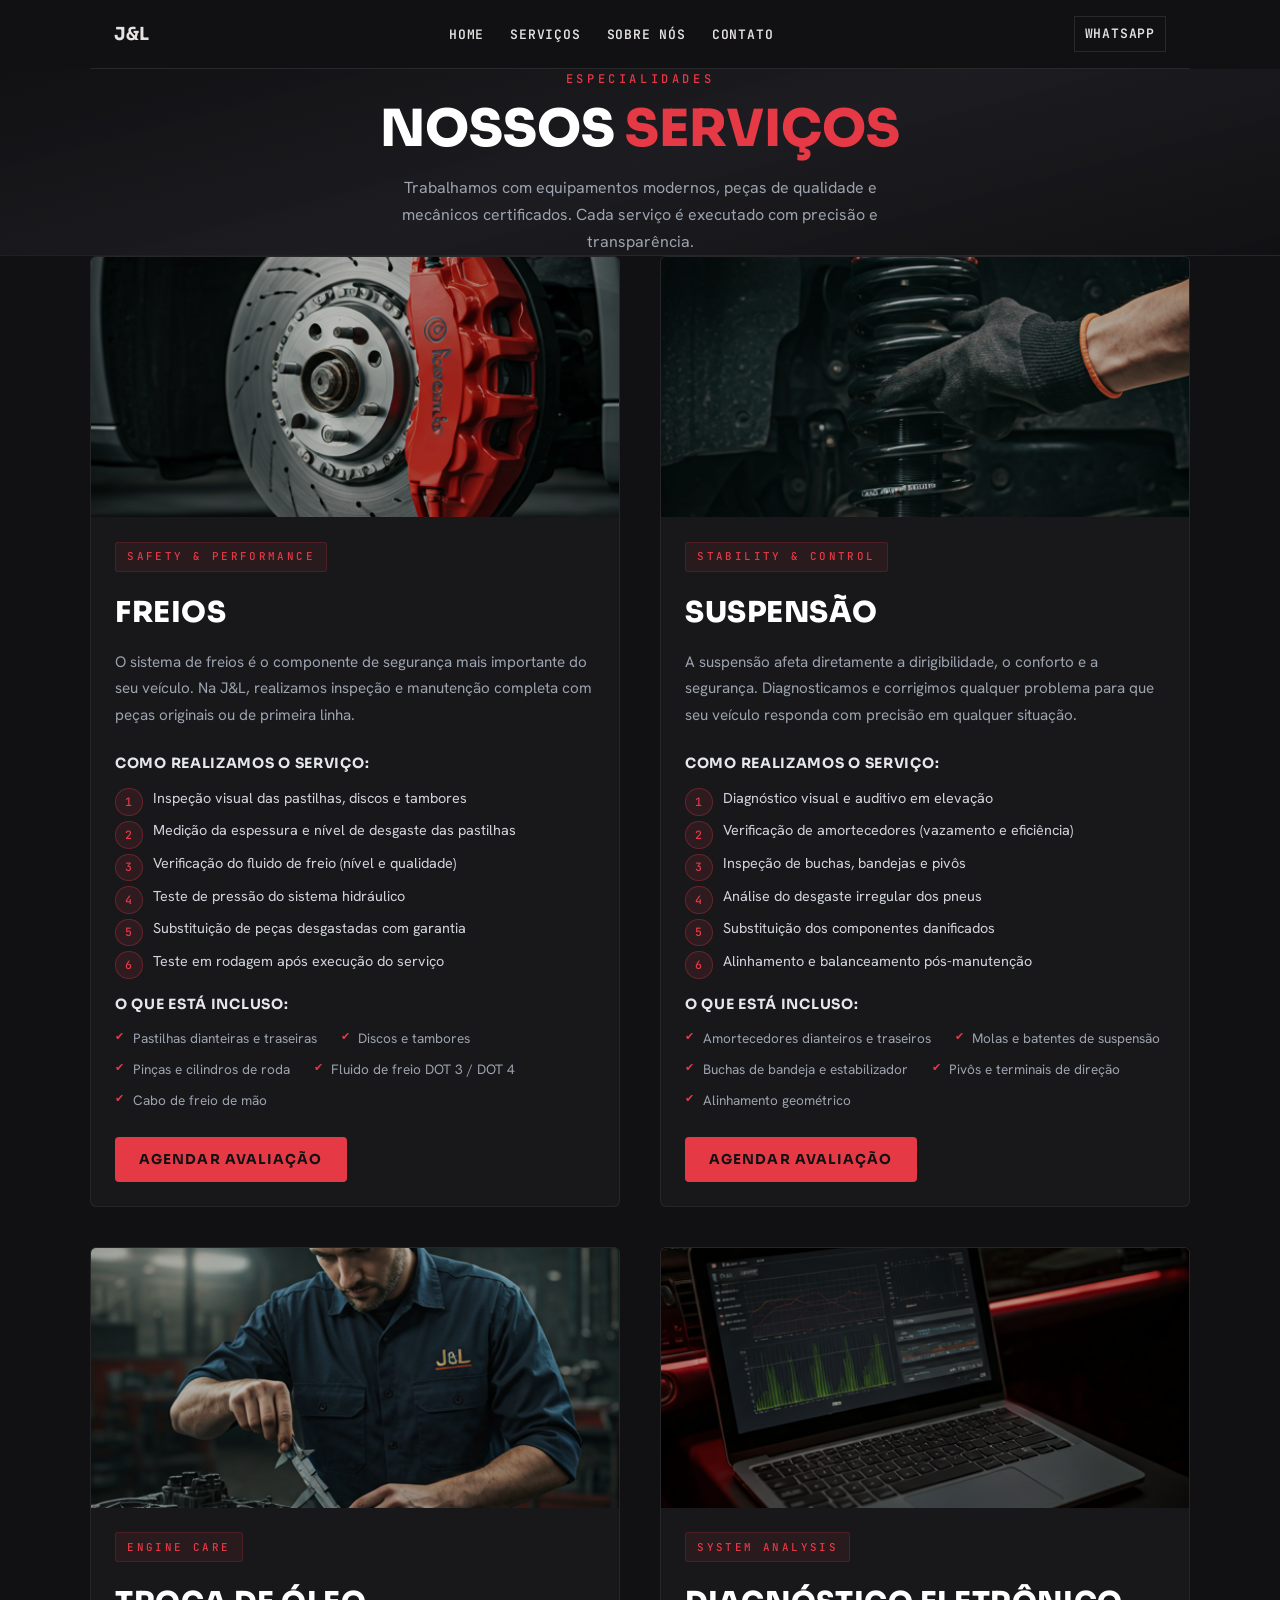
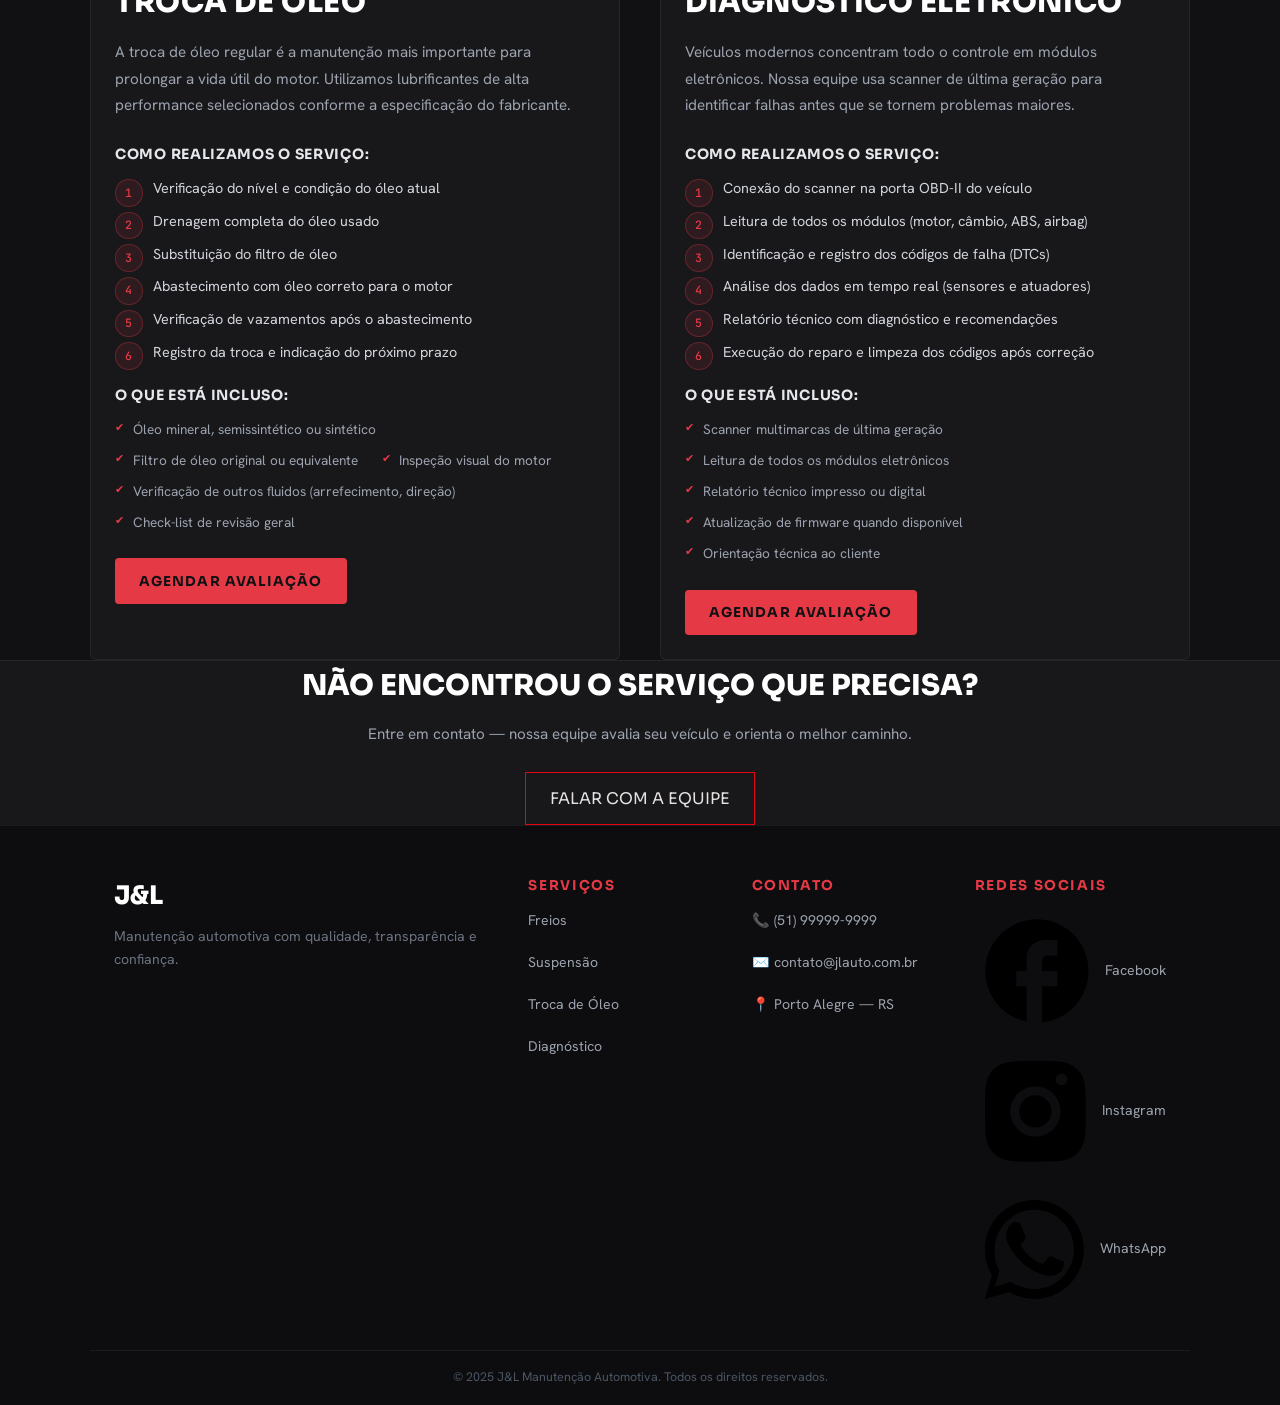
==== commit 875564a7: "Arrumei algumas coisas e deixei mais padrão,dá uma olhada." ====
--- a/servicos.html
+++ b/servicos.html
@@ -7,6 +7,7 @@
   <meta name="description"
     content="Serviços da J&L Mecânica Automotiva — freios, suspensão, troca de óleo e diagnóstico eletrônico." />
   <link rel="stylesheet" href="vendors/css/normalize.css" />
+  <link rel="stylesheet" href="resources/css/index.css" />
   <link rel="stylesheet" href="resources/css/headerFouter.css" />
   <link rel="stylesheet" href="resources/css/servicos.css" />
   <link rel="preconnect" href="https://fonts.googleapis.com" />
@@ -20,23 +21,29 @@
 <body class="pg-servicos">
 
   <!-- NAV -->
-<nav class="main-nav">
-  <div>
-    <h1>J&L</h1>
-  </div>
-  <button id="hamburger" class="hamburger" aria-label="Abrir menu" aria-expanded="false">
-    <span></span><span></span><span></span>
-  </button>
-  <ul id="nav-links">
-    <li><a href="index.html">Home</a></li>
-    <li><a href="servicos.html" class="nav-ativo">Serviços</a></li>
-    <li><a href="index.html#about">Sobre Nós</a></li>
-    <li><a href="index.html#contact">Contato</a></li>
-  </ul>
-  <div class="nav-cta">
-    <a href="index.html#contact" class="btn">Whatsapp</a>
-  </div>
-</nav>
+  <nav class="main-nav">
+    <div>
+      <p class="h1">J&L</p>
+    </div>
+
+    <button class="menu-toggle" aria-label="Abrir menu">
+      <span class="bar"></span>
+      <span class="bar"></span>
+      <span class="bar"></span>
+    </button>
+
+    <ul class="nav-links">
+      <li><a href="#home">Home</a></li>
+      <li><a href="#services">Serviços</a></li>
+      <li><a href="#about">Sobre Nós</a></li>
+      <li><a href="#contact">Contato</a></li>
+    </ul>
+
+    <div class="nav-btn-container">
+      <a href="https://web.whatsapp.com/" class="btn">Whatsapp</a>
+    </div>
+  </nav>
+
 
   <!-- HERO -->
   <header class="svc-hero">
@@ -56,7 +63,8 @@
     <!-- FREIOS -->
     <article class="svc-card" id="freios">
       <figure class="svc-img-wrap">
-        <img src="resources/css/img/brakes.png" alt="Sistema de freios — disco ventilado com pinça esportiva" loading="lazy" />
+        <img src="resources/css/img/brakes.png" alt="Sistema de freios — disco ventilado com pinça esportiva"
+          loading="lazy" />
       </figure>
       <div class="svc-conteudo">
         <span class="svc-tag">SAFETY &amp; PERFORMANCE</span>
@@ -90,7 +98,8 @@
     <!-- SUSPENSÃO -->
     <article class="svc-card svc-card--invertido" id="suspensao">
       <figure class="svc-img-wrap">
-        <img src="resources/css/img/suspension.png" alt="Amortecedor e mola de suspensão sendo instalados" loading="lazy" />
+        <img src="resources/css/img/suspension.png" alt="Amortecedor e mola de suspensão sendo instalados"
+          loading="lazy" />
       </figure>
       <div class="svc-conteudo">
         <span class="svc-tag">STABILITY &amp; CONTROL</span>
@@ -158,7 +167,8 @@
     <!-- DIAGNÓSTICO ELETRÔNICO -->
     <article class="svc-card svc-card--invertido" id="diagnostico">
       <figure class="svc-img-wrap">
-        <img src="resources/css/img/system.png" alt="Diagnóstico eletrônico com scanner automotivo conectado ao veículo" loading="lazy" />
+        <img src="resources/css/img/system.png" alt="Diagnóstico eletrônico com scanner automotivo conectado ao veículo"
+          loading="lazy" />
       </figure>
       <div class="svc-conteudo">
         <span class="svc-tag">SYSTEM ANALYSIS</span>
@@ -201,64 +211,108 @@
   </section>
 
   <!-- FOOTER -->
-<footer>
-  <div class="footer-content">
-    <div class="footer-col">
-      <h3>J&L</h3>
-      <p>Manutenção automotiva com qualidade, transparência e confiança.</p>
-    </div>
-    <div class="footer-col">
-      <h4>Serviços</h4>
-      <ul>
-        <li><a href="#freios">Freios</a></li>
-        <li><a href="#suspensao">Suspensão</a></li>
-        <li><a href="#oleo">Troca de Óleo</a></li>
-        <li><a href="#diagnostico">Diagnóstico</a></li>
-      </ul>
-    </div>
-    <div class="footer-col">
-      <h4>Contato</h4>
-      <ul>
-        <li><a href="tel:+555199999999">📞 (51) 99999-9999</a></li>
-        <li><a href="mailto:contato@jlauto.com.br">✉️ contato@jlauto.com.br</a></li>
-        <li>📍 Porto Alegre — RS</li>
-      </ul>
-    </div>
-    <div class="footer-col">
-      <h4>Redes Sociais</h4>
-      <ul class="social-links">
-        <li><a href="https://facebook.com" target="_blank" rel="noopener">📘 Facebook</a></li>
-        <li><a href="https://instagram.com" target="_blank" rel="noopener">📷 Instagram</a></li>
-        <li><a href="https://wa.me/555199999999" target="_blank" rel="noopener">💬 WhatsApp</a></li>
-      </ul>
-    </div>
-  </div>
-  <div class="footer-bottom">
-    © 2025 J&L Manutenção Automotiva. Todos os direitos reservados.
-  </div>
-</footer>
-<!-- JS — Menu hamburguer -->
-<script>
-  (function () {
-    var btn = document.getElementById('hamburger');
-    var nav = document.getElementById('nav-links');
-    if (!btn || !nav) return;
-
-    btn.addEventListener('click', function () {
-      var aberto = nav.classList.toggle('aberto');
-      btn.classList.toggle('aberto', aberto);
-      btn.setAttribute('aria-expanded', aberto);
+  <footer>
+    <div class="footer-content">
+      <div class="footer-col">
+        <h3>J&L</h3>
+        <p>Manutenção automotiva com qualidade, transparência e confiança.</p>
+      </div>
+      <div class="footer-col">
+        <h4>Serviços</h4>
+        <ul>
+          <li><a href="#freios">Freios</a></li>
+          <li><a href="#suspensao">Suspensão</a></li>
+          <li><a href="#oleo">Troca de Óleo</a></li>
+          <li><a href="#diagnostico">Diagnóstico</a></li>
+        </ul>
+      </div>
+      <div class="footer-col">
+        <h4>Contato</h4>
+        <ul>
+          <li><a href="tel:+555199999999">📞 (51) 99999-9999</a></li>
+          <li><a href="mailto:contato@jlauto.com.br">✉️ contato@jlauto.com.br</a></li>
+          <li>📍 Porto Alegre — RS</li>
+        </ul>
+      </div>
+      <div class="footer-col">
+        <h4>Redes Sociais</h4>
+        <ul class="social-links">
+          <li>
+            <a href="https://facebook.com" target="_blank" rel="noopener" aria-label="Facebook">
+              <svg class="icone-social" viewBox="0 0 24 24">
+                <path
+                  d="M22 12c0-5.52-4.48-10-10-10S2 6.48 2 12c0 4.84 3.44 8.87 8 9.8V15H8v-3h2V9.5C10 7.57 11.57 6 13.5 6H16v3h-2c-.55 0-1 .45-1 1v2h3v3h-3v6.95c5.05-.5 9-4.76 9-9.95z" />
+              </svg>
+              Facebook
+            </a>
+          </li>
+          <li>
+            <a href="https://instagram.com" target="_blank" rel="noopener" aria-label="Instagram">
+              <svg class="icone-social" viewBox="0 0 24 24">
+                <path
+                  d="M12 2c2.72 0 3.06.01 4.12.06 1.06.05 1.79.22 2.43.46.66.26 1.22.6 1.77 1.15.55.55.9 1.11 1.15 1.77.24.64.41 1.37.46 2.43.05 1.06.06 1.4.06 4.12s-.01 3.06-.06 4.12c-.05 1.06-.22 1.79-.46 2.43a4.9 4.9 0 01-1.15 1.77 4.9 4.9 0 01-1.77 1.15c-.64.24-1.37.41-2.43.46-1.06.05-1.4.06-4.12.06s-3.06-.01-4.12-.06c-1.06-.05-1.79-.22-2.43-.46a4.9 4.9 0 01-1.77-1.15 4.9 4.9 0 01-1.15-1.77c-.24-.64-.41-1.37-.46-2.43C2.01 15.06 2 14.72 2 12s.01-3.06.06-4.12c.05-1.06.22-1.79.46-2.43.26-.66.6-1.22 1.15-1.77A4.9 4.9 0 015.44 2.53c.64-.24 1.37-.41 2.43-.46C8.94 2.01 9.28 2 12 2zm0 5a5 5 0 100 10 5 5 0 000-10zm0 8.2a3.2 3.2 0 110-6.4 3.2 3.2 0 010 6.4zm5.2-8.4a1.17 1.17 0 100-2.34 1.17 1.17 0 000 2.34z" />
+              </svg>
+              Instagram
+            </a>
+          </li>
+          <li>
+            <a href="https://wa.me/555199999999" target="_blank" rel="noopener" aria-label="WhatsApp">
+              <svg class="icone-social" viewBox="0 0 24 24">
+                <path
+                  d="M17.47 14.38c-.29-.15-1.7-.84-1.97-.93-.26-.1-.46-.15-.65.14-.2.3-.75.94-.92 1.13-.17.2-.34.22-.63.08-.29-.15-1.24-.46-2.36-1.46-.87-.78-1.46-1.74-1.63-2.03-.17-.3-.02-.46.13-.6.13-.14.3-.35.44-.53.15-.17.2-.3.3-.5.1-.2.05-.37-.02-.51-.08-.15-.65-1.58-.9-2.16-.24-.58-.48-.5-.65-.5-.17 0-.36-.02-.56-.02-.2 0-.5.07-.77.36-.26.3-1 .98-1 2.4 0 1.4 1.03 2.77 1.17 2.96.15.2 2.03 3.1 4.92 4.35.69.3 1.22.47 1.64.6.69.22 1.32.19 1.81.11.55-.08 1.7-.7 1.94-1.37.24-.68.24-1.26.17-1.38-.07-.13-.26-.2-.55-.35z" />
+                <path
+                  d="M12 2C6.48 2 2 6.48 2 12c0 1.9.53 3.68 1.44 5.2L2 22l4.94-1.4A9.96 9.96 0 0012 22c5.52 0 10-4.48 10-10S17.52 2 12 2zm0 18c-1.6 0-3.1-.44-4.4-1.2l-.32-.19-3.28.93.9-3.2-.2-.33A7.94 7.94 0 014 12c0-4.4 3.6-8 8-8s8 3.6 8 8-3.6 8-8 8z" />
+              </svg>
+              WhatsApp
+            </a>
+          </li>
+        </ul>
+      </div>
+    </div>
+    <div class="footer-bottom">
+      © 2025 J&L Manutenção Automotiva. Todos os direitos reservados.
+    </div>
+  </footer>
+
+  </script><!-- Script principal do SwiperJS -->
+  <script src="https://cdn.jsdelivr.net/npm/swiper@11/swiper-bundle.min.js"></script>
+
+  <!-- Script de Configuração Modificado -->
+  <script>
+    const swiper = new Swiper('.features', {
+      loop: true,
+      spaceBetween: 40,      // Espaço entre as caixas
+      speed: 1000,           // Tempo da animação de deslizar (1 segundo de transição suave)
+      autoplay: {
+        delay: 4000,       // Fica parado mostrando os 2 cards por 4 segundos antes de mudar
+        disableOnInteraction: false,
+      },
+      breakpoints: {
+        320: { slidesPerView: 1 },  // No celular: mostra 1 card por vez
+        768: { slidesPerView: 2 },  // No tablet: mostra 2 cards por vez
+        1024: { slidesPerView: 2 } // No computador: Fica fixo mostrando 2 cards por vez!
+      }
     });
 
-    nav.querySelectorAll('a').forEach(function (link) {
-      link.addEventListener('click', function () {
-        nav.classList.remove('aberto');
-        btn.classList.remove('aberto');
-        btn.setAttribute('aria-expanded', 'false');
+    // Script do Menu Hamburguer original
+    const menuToggle = document.querySelector('.menu-toggle');
+    const navLinks = document.querySelector('.nav-links');
+    const navBtn = document.querySelector('.nav-btn-container');
+
+    menuToggle.addEventListener('click', () => {
+      menuToggle.classList.toggle('active');
+      navLinks.classList.toggle('active');
+      navBtn.classList.toggle('active');
+    });
+
+    document.querySelectorAll('.nav-links a').forEach(link => {
+      link.addEventListener('click', () => {
+        menuToggle.classList.remove('active');
+        navLinks.classList.remove('active');
+        navBtn.classList.remove('active');
       });
     });
-  }());
-</script>
+  </script>
 
 </body>
 
--- a/resources/css/index.css
+++ b/resources/css/index.css
@@ -0,0 +1,545 @@
+/*****************************/
+/****** CONFIGURAÇÕES ********/
+/*****************************/
+
+/* Reset */
+*{
+    margin: 0;
+    padding: 0;
+    box-sizing: border-box;
+}
+
+/* Configurações gerais */
+html{
+    background-color: #615959;
+    color: #E5E2E1;
+    font-family: 'Hanken Grotesk', sans-serif;
+    font-size: 16px;
+    font-weight: 400;
+    text-rendering: optimizeLegibility;
+    scroll-behavior: smooth;
+}
+
+/* Estilos de Texto Convertidos de tags <h> para Classes */
+.h1, .h2, .h3, .h4, .h5, .h6, .h1-raw {
+    font-family: 'Sora', sans-serif;
+    color: #E5E2E1;
+}
+
+/* Corpo */
+body{
+    background-color: #0A0A0A;
+    color: #E5E2E1;
+    overflow-x: hidden;
+    width: 100%;
+}
+
+/* Links */
+a{
+    text-decoration: none;
+    color: inherit;
+}
+
+/* Listas */
+ul{
+    list-style: none;
+}
+
+/* Imagens */
+img{
+    max-width: 100%;
+    display: block;
+}
+
+/*****************************/
+/******** VARIÁVEIS **********/
+/*****************************/
+:root{
+    --cor-fundo: #0A0A0A;
+    --cor-card: #212121;
+    --cor-card-hover: #1C1B1B;
+    --cor-vermelha: #E30613;
+    --cor-vermelha-clara: #FFB4AA;
+    --cor-texto: #E5E2E1;
+    --cor-texto-secundario: #E9BCB6;
+    --cor-borda: rgba(255,255,255,0.1);
+
+    --esp-1: 8px;
+    --esp-2: 16px;
+    --esp-3: 24px;
+    --esp-4: 48px;
+
+    --fonte-titulo: 'Sora', sans-serif;
+    --fonte-texto: 'Hanken Grotesk', sans-serif;
+    --fonte-label: 'JetBrains Mono', monospace;
+}
+
+
+/*****************************/
+/******** HERO HEADER ********/
+/*****************************/
+.imgheader {
+    background-image:
+        linear-gradient(
+            to top,
+            #0A0A0A 0%,
+            rgba(0,0,0,0.7) 20%,
+            rgba(0,0,0,0.2) 50%,
+            rgba(0,0,0,0) 80%
+        ),
+        url(img/carro.png);
+    height: 100vh;
+    background-size: cover;
+    background-position: center;
+}
+
+.hero {
+    padding: 280px 125px;
+}
+
+.subtitulo {
+    color: var(--cor-vermelha);
+    font-family: var(--fonte-label);
+    font-size: 9px;
+    letter-spacing: 2px;
+    margin-bottom: 16px;
+    font-weight: 700;
+}
+
+.hero .h1, .hero .h1-raw {
+    font-size: 80px;
+    font-family: var(--fonte-titulo);
+    font-weight: 800;
+    margin: 0;
+}
+
+.hero .h1 span {
+    color: var(--cor-vermelha);
+    text-shadow: 0 0 10px rgba(227, 6, 21, 0.623);
+}
+
+.descricao {
+    color: var(--cor-texto-secundario);
+    margin-bottom: 24px;
+    line-height: 1.5;
+}
+
+.btn-container {
+    padding-top: 16px;
+    display: flex;
+    gap: 16px;
+}
+
+.btn, .btnred {
+    display: inline-block;
+    background-color: transparent;
+    color: var(--cor-texto);
+    padding: 12px 24px;
+    font-family: var(--fonte-titulo);
+    transition: 0.3s;
+}
+
+.btn {
+    border: 1px solid var(--cor-borda);
+}
+
+.btnred {
+    border: 1px solid var(--cor-vermelha);
+}
+
+.btn:hover, .btnred:hover {
+    background-color: var(--cor-vermelha);
+    box-shadow: 0 0 15px rgba(227, 6, 19, 0.5);
+    color: var(--cor-texto) !important;
+}
+
+
+
+
+
+/*****************************/
+/******** SEÇÕES **************/
+/*****************************/
+section{
+    padding: 80px 125px;
+}
+
+.section-title{
+    text-align: center;
+    margin-bottom: 50px;
+}
+
+.section-title p{
+    color: var(--cor-vermelha);
+    font-family: var(--fonte-label);
+    font-size: 10px;
+    letter-spacing: 2px;
+    text-transform: uppercase;
+    margin-bottom: 10px;
+}
+
+.section-title .h2, .services .h2 {
+    font-size: 42px;
+    font-weight: 700;
+}
+
+.services .h2 {
+    margin-bottom: 30px;
+}
+
+/*****************************/
+/******** FEATURES ***********/
+/*****************************/
+.features{
+    display: block; 
+    padding: 80px 125px;
+    width: 100%;
+    max-width: 100%;
+    overflow: hidden; 
+}
+
+.feature-card{
+    background-color: var(--cor-card);
+    padding: 30px;
+    border-left: 2px solid var(--cor-vermelha);
+    transition: 0.3s;
+    height: auto;
+}
+
+.feature-card:hover{
+    background-color: var(--cor-card-hover);
+}
+
+.feature-card .h3{
+    margin: 15px 0;
+    font-size: 22px;
+    font-weight: 600;
+}
+
+.feature-card p{
+    color: var(--cor-texto-secundario);
+    line-height: 1.6;
+}
+
+/*****************************/
+/******** SERVIÇOS ***********/
+/*****************************/
+.services-grid{
+    display: grid;
+    grid-template-columns: repeat(3, 1fr);
+    gap: 30px;
+}
+
+.service-card{
+    background-color: var(--cor-card);
+    overflow: hidden;
+}
+
+.service-card img{
+    width: 100%;
+    height: 250px;
+    object-fit: cover;
+}
+
+.service-content{
+    padding: 25px;
+}
+
+.service-category{
+    color: var(--cor-vermelha);
+    font-family: var(--fonte-label);
+    font-size: 10px;
+    text-transform: uppercase;
+}
+
+.service-content .h3{
+    margin: 10px 0 15px;
+    font-size: 20px;
+    font-weight: 600;
+}
+
+.service-content p{
+    color: var(--cor-texto-secundario);
+    margin-bottom: 20px;
+}
+
+.service-link{
+    color: var(--cor-vermelha);
+    font-family: var(--fonte-label);
+    font-size: 11px;
+}
+
+.imgService {
+    filter: grayscale(100%);
+    transition: filter 0.3s ease, transform 0.3s ease;
+}
+
+.service-card:hover .imgService {
+    filter: none;
+    transform: scale(1.08);
+}
+
+/*****************************/
+/******** SOBRE **************/
+/*****************************/
+.about{
+    display: flex;
+    align-items: center;
+    gap: 60px;
+    padding: 100px 125px;
+    background-color: var(--cor-card);
+}
+
+.about-img{
+    flex: 1;
+}
+
+.about-img img{
+    width: 100%;
+    display: block;
+}
+
+.about-content{
+    flex: 1;
+}
+
+.about-content .h2{
+    font-size: 48px;
+    margin: 20px 0;
+    font-weight: 700;
+}
+
+.about-content p{
+    color: var(--cor-texto-secundario);
+    line-height: 1.8;
+    margin-bottom: 20px;
+}
+
+.about-years{
+    background-color: var(--cor-vermelha);
+    width: 120px;
+    padding: 15px;
+    text-align: center;
+    margin-top: 25px;
+}
+
+.about-years .h3{
+    color: white;
+    font-size: 32px;
+    font-weight: 700;
+    margin: 0;
+}
+
+.about-years p{
+    color: white;
+    font-size: 10px;
+    margin: 0;
+}
+
+/*****************************/
+/******* DEPOIMENTOS *********/
+/*****************************/
+.testimonials{
+    padding: 100px 125px;
+}
+
+.testimonials-grid{
+    display: flex;
+    gap: 30px;
+}
+
+.testimonial-card{
+    background-color: var(--cor-card);
+    padding: 35px;
+    flex: 1;
+}
+
+.testimonial-card p{
+    line-height: 1.8;
+    color: var(--cor-texto-secundario);
+    margin-bottom: 20px;
+}
+
+.testimonial-card .h4{
+    margin-bottom: 5px;
+    font-size: 18px;
+    font-weight: 600;
+}
+
+.testimonial-card h1{
+    line-height: 1.8;
+    font-size: 14px;
+    color: var(--cor-texto-secundario);
+    margin-bottom: 20px;
+}
+
+.testimonial-card span{
+    color: var(--cor-vermelha);
+    font-size: 12px;
+}
+
+/*****************************/
+/******** CONTATO ************/
+/*****************************/
+.contact{
+    display: flex;
+    gap: 50px;
+    padding: 100px 125px;
+}
+
+.contact-info{
+    flex: 1;
+}
+
+.contact-info .h2{
+    font-size: 48px;
+    margin: 20px 0;
+    font-weight: 700;
+}
+
+.contact-info ul{
+    margin: 30px 0;
+}
+
+.contact-info li{
+    margin-bottom: 15px;
+}
+
+.contact-map{
+    flex: 1;
+}
+
+.mapa-responsivo iframe {
+    width: 100% !important;
+    max-width: 100%;
+    height: 100%;
+    min-height: 350px;
+    object-fit: cover;
+}
+
+/*****************************/
+/******** RESPONSIVO *********/
+/*****************************/
+@media (max-width: 1200px){
+    .main-nav{
+        padding: 12px 80px;
+    }
+
+    .hero, section, .about, .contact, .testimonials{
+        padding-left: 80px;
+        padding-right: 80px;
+    }
+
+    .services-grid, .footer-content{
+        grid-template-columns: repeat(2, 1fr);
+    }
+}
+
+@media (max-width: 900px){
+    .main-nav {
+        padding: 20px 40px !important;
+        flex-direction: row !important;
+        justify-content: space-between !important;
+    }
+
+    .menu-toggle {
+        display: flex !important;
+    }
+
+    .nav-links {
+        display: none !important;
+        flex-direction: column !important;
+        width: 100% !important;
+        position: absolute !important;
+        top: 100% !important;
+        left: 0 !important;
+        background-color: rgba(10, 10, 10, 0.98) !important;
+        border-bottom: 1px solid var(--cor-borda) !important;
+        padding: 20px 0 100px 0 !important;
+        text-align: center !important;
+        gap: 20px !important;
+        z-index: 999 !important;
+    }
+
+    .nav-btn-container {
+        display: none !important;
+        position: absolute !important;
+        top: 240px !important;
+        left: 50% !important;
+        transform: translateX(-50%) !important;
+        z-index: 1000 !important;
+    }
+
+    .nav-links.active {
+        display: flex !important;
+    }
+    
+    .nav-btn-container.active {
+        display: block !important;
+    }
+
+    .hero{
+        padding: 180px 40px;
+    }
+
+    .hero .h1, .hero .h1-raw{
+        font-size: 56px;
+    }
+
+    .services-grid, .about, .contact, .testimonials-grid{
+        flex-direction: column;
+        grid-template-columns: 1fr;
+    }
+
+    .footer-content{
+        grid-template-columns: 1fr;
+        text-align: center;
+    }
+}
+
+@media (max-width: 600px){
+    .main-nav {
+        padding: 20px !important;
+    }
+
+    .hero{
+        padding: 140px 20px 60px 20px !important; /* Corrigido conflito de paddings que quebravam a tela */
+    }
+
+    .hero .h1, .hero .h1-raw, .hero .h1 span{
+        font-size: 34px !important;
+        line-height: 1.2;
+    }
+
+    .descricao{
+        font-size: 14px;
+    }
+
+    .btn-container{
+        flex-direction: column;
+        align-items: stretch;
+        width: 100%;
+        gap: 12px;
+    }
+
+    .btn, .btnred{
+        text-align: center;
+        width: 100%;
+    }
+
+    section, .about, .contact, .testimonials, .features{
+        padding: 60px 20px !important;
+    }
+
+    .about-content .h2, .contact-info .h2, .section-title .h2, .services .h2{
+        font-size: 32px;
+    }
+
+    .service-card img{
+        height: 200px;
+    }
+
+    footer{
+        padding: 40px 20px;
+    }
+}
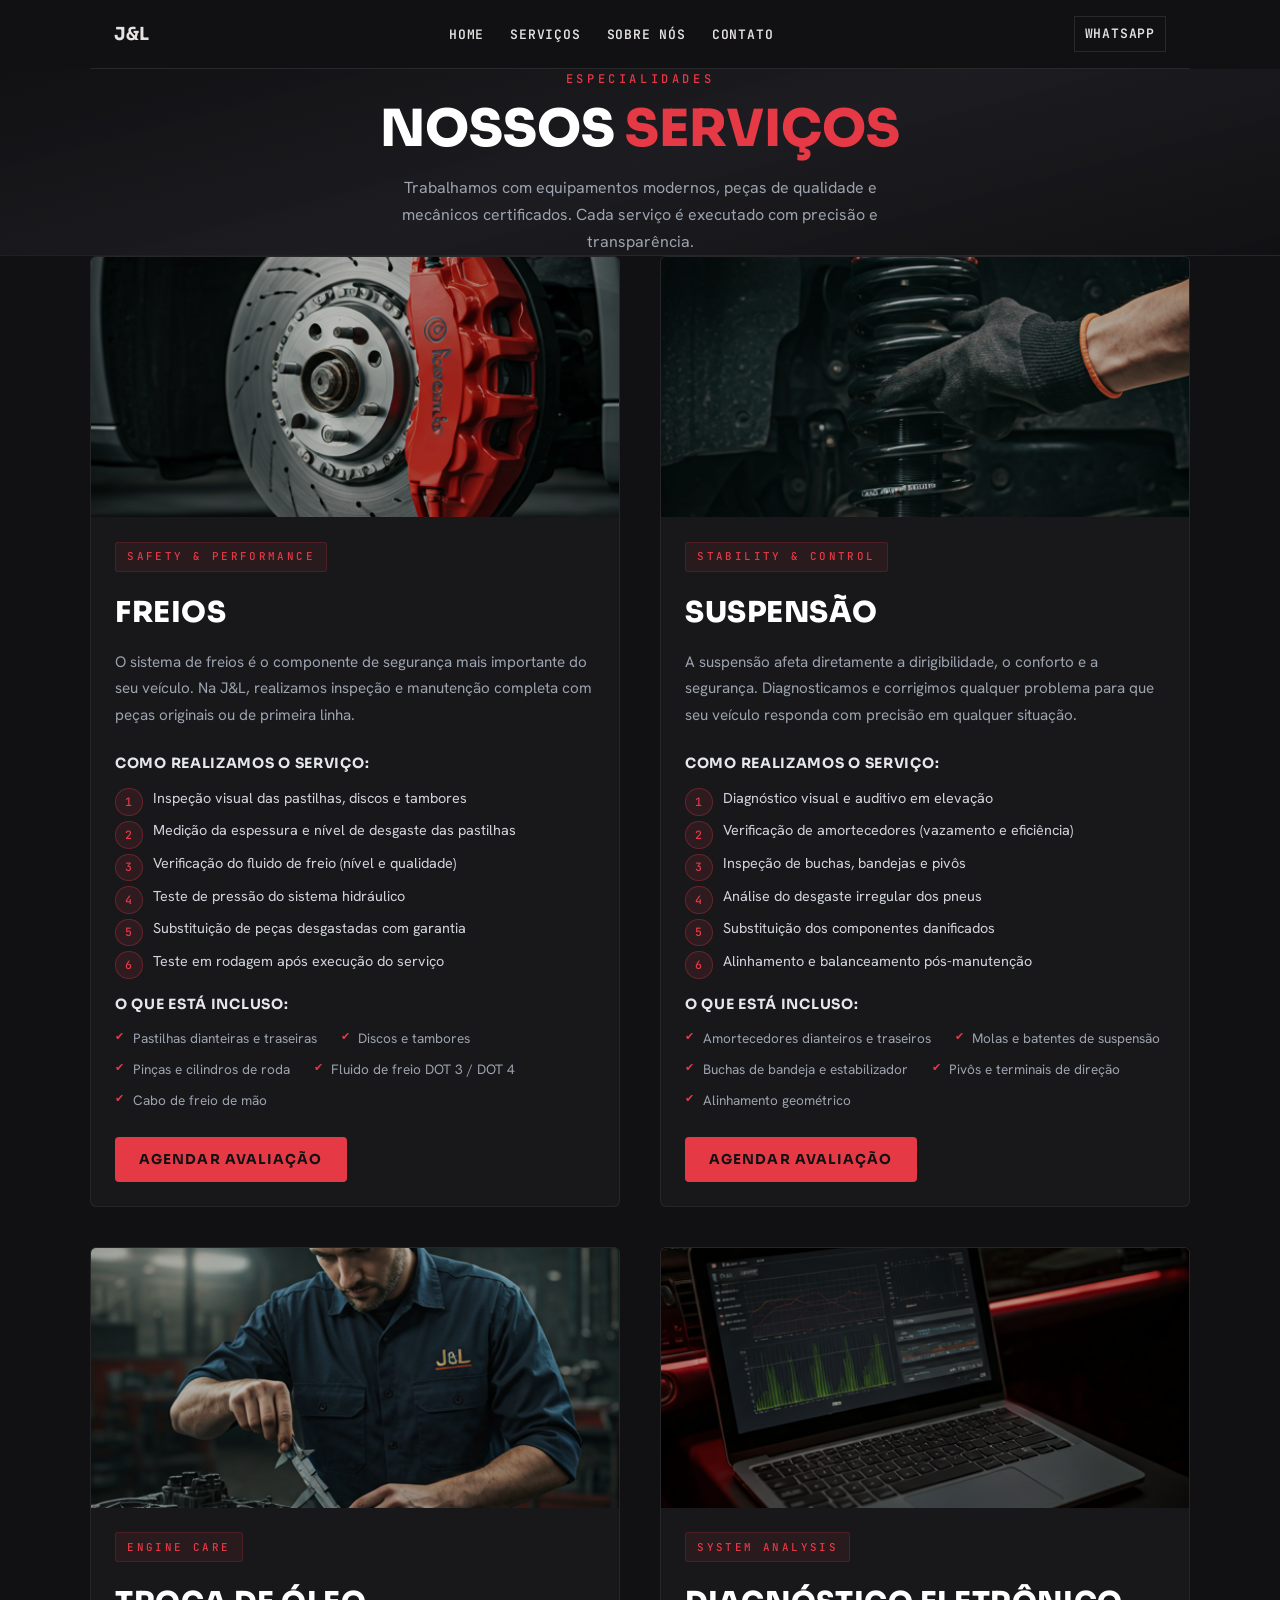
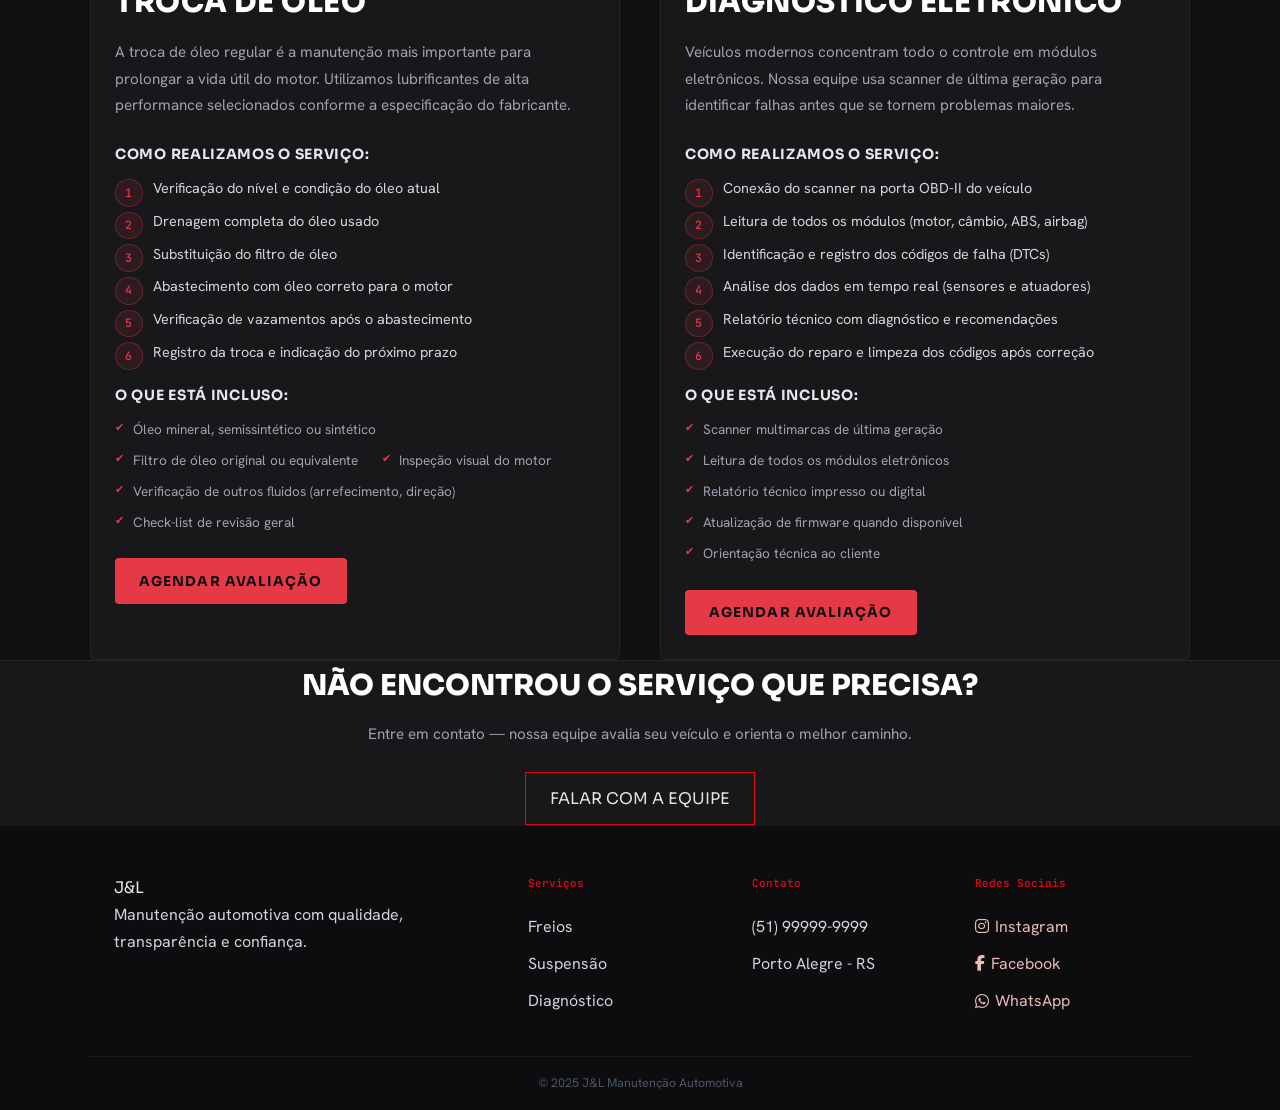
==== commit 02c2d762: "remoção css sujo" ====
--- a/servicos.html
+++ b/servicos.html
@@ -11,6 +11,7 @@
   <link rel="stylesheet" href="resources/css/headerFouter.css" />
   <link rel="stylesheet" href="resources/css/servicos.css" />
   <link rel="preconnect" href="https://fonts.googleapis.com" />
+  <link rel="stylesheet" href="https://cdnjs.cloudflare.com/ajax/libs/font-awesome/6.7.2/css/all.min.css">
   <link rel="preconnect" href="https://fonts.gstatic.com" crossorigin />
   <link
     href="https://fonts.googleapis.com/css2?family=Sora:wght@400;600;700;800&family=Hanken+Grotesk:wght@400;500;600&family=JetBrains+Mono:wght@500&display=swap"
@@ -40,7 +41,7 @@
     </ul>
 
     <div class="nav-btn-container">
-      <a href="https://web.whatsapp.com/" class="btn">Whatsapp</a>
+      <a href="https://wa.me/55999999999" class="btn">Whatsapp</a>
     </div>
   </nav>
 
@@ -211,68 +212,71 @@
   </section>
 
   <!-- FOOTER -->
-  <footer>
-    <div class="footer-content">
-      <div class="footer-col">
-        <h3>J&L</h3>
-        <p>Manutenção automotiva com qualidade, transparência e confiança.</p>
-      </div>
-      <div class="footer-col">
-        <h4>Serviços</h4>
-        <ul>
-          <li><a href="#freios">Freios</a></li>
-          <li><a href="#suspensao">Suspensão</a></li>
-          <li><a href="#oleo">Troca de Óleo</a></li>
-          <li><a href="#diagnostico">Diagnóstico</a></li>
-        </ul>
-      </div>
-      <div class="footer-col">
-        <h4>Contato</h4>
-        <ul>
-          <li><a href="tel:+555199999999">📞 (51) 99999-9999</a></li>
-          <li><a href="mailto:contato@jlauto.com.br">✉️ contato@jlauto.com.br</a></li>
-          <li>📍 Porto Alegre — RS</li>
-        </ul>
-      </div>
-      <div class="footer-col">
-        <h4>Redes Sociais</h4>
-        <ul class="social-links">
-          <li>
-            <a href="https://facebook.com" target="_blank" rel="noopener" aria-label="Facebook">
-              <svg class="icone-social" viewBox="0 0 24 24">
-                <path
-                  d="M22 12c0-5.52-4.48-10-10-10S2 6.48 2 12c0 4.84 3.44 8.87 8 9.8V15H8v-3h2V9.5C10 7.57 11.57 6 13.5 6H16v3h-2c-.55 0-1 .45-1 1v2h3v3h-3v6.95c5.05-.5 9-4.76 9-9.95z" />
-              </svg>
-              Facebook
-            </a>
-          </li>
-          <li>
-            <a href="https://instagram.com" target="_blank" rel="noopener" aria-label="Instagram">
-              <svg class="icone-social" viewBox="0 0 24 24">
-                <path
-                  d="M12 2c2.72 0 3.06.01 4.12.06 1.06.05 1.79.22 2.43.46.66.26 1.22.6 1.77 1.15.55.55.9 1.11 1.15 1.77.24.64.41 1.37.46 2.43.05 1.06.06 1.4.06 4.12s-.01 3.06-.06 4.12c-.05 1.06-.22 1.79-.46 2.43a4.9 4.9 0 01-1.15 1.77 4.9 4.9 0 01-1.77 1.15c-.64.24-1.37.41-2.43.46-1.06.05-1.4.06-4.12.06s-3.06-.01-4.12-.06c-1.06-.05-1.79-.22-2.43-.46a4.9 4.9 0 01-1.77-1.15 4.9 4.9 0 01-1.15-1.77c-.24-.64-.41-1.37-.46-2.43C2.01 15.06 2 14.72 2 12s.01-3.06.06-4.12c.05-1.06.22-1.79.46-2.43.26-.66.6-1.22 1.15-1.77A4.9 4.9 0 015.44 2.53c.64-.24 1.37-.41 2.43-.46C8.94 2.01 9.28 2 12 2zm0 5a5 5 0 100 10 5 5 0 000-10zm0 8.2a3.2 3.2 0 110-6.4 3.2 3.2 0 010 6.4zm5.2-8.4a1.17 1.17 0 100-2.34 1.17 1.17 0 000 2.34z" />
-              </svg>
-              Instagram
-            </a>
-          </li>
-          <li>
-            <a href="https://wa.me/555199999999" target="_blank" rel="noopener" aria-label="WhatsApp">
-              <svg class="icone-social" viewBox="0 0 24 24">
-                <path
-                  d="M17.47 14.38c-.29-.15-1.7-.84-1.97-.93-.26-.1-.46-.15-.65.14-.2.3-.75.94-.92 1.13-.17.2-.34.22-.63.08-.29-.15-1.24-.46-2.36-1.46-.87-.78-1.46-1.74-1.63-2.03-.17-.3-.02-.46.13-.6.13-.14.3-.35.44-.53.15-.17.2-.3.3-.5.1-.2.05-.37-.02-.51-.08-.15-.65-1.58-.9-2.16-.24-.58-.48-.5-.65-.5-.17 0-.36-.02-.56-.02-.2 0-.5.07-.77.36-.26.3-1 .98-1 2.4 0 1.4 1.03 2.77 1.17 2.96.15.2 2.03 3.1 4.92 4.35.69.3 1.22.47 1.64.6.69.22 1.32.19 1.81.11.55-.08 1.7-.7 1.94-1.37.24-.68.24-1.26.17-1.38-.07-.13-.26-.2-.55-.35z" />
-                <path
-                  d="M12 2C6.48 2 2 6.48 2 12c0 1.9.53 3.68 1.44 5.2L2 22l4.94-1.4A9.96 9.96 0 0012 22c5.52 0 10-4.48 10-10S17.52 2 12 2zm0 18c-1.6 0-3.1-.44-4.4-1.2l-.32-.19-3.28.93.9-3.2-.2-.33A7.94 7.94 0 014 12c0-4.4 3.6-8 8-8s8 3.6 8 8-3.6 8-8 8z" />
-              </svg>
-              WhatsApp
-            </a>
-          </li>
-        </ul>
-      </div>
-    </div>
-    <div class="footer-bottom">
-      © 2025 J&L Manutenção Automotiva. Todos os direitos reservados.
-    </div>
-  </footer>
+     <footer>
+
+        <div class="footer-content">
+
+            <div>
+                <p class="h3">J&L</p>
+
+                <p>
+                    Manutenção automotiva com qualidade, transparência e confiança.
+                </p>
+            </div>
+
+            <div>
+                <p class="h4">Serviços</p>
+
+                <ul>
+                    <li>Freios</li>
+                    <li>Suspensão</li>
+                    <li>Diagnóstico</li>
+                </ul>
+            </div>
+
+            <div>
+                <p class="h4">Contato</p>
+
+                <ul>
+                    <li>(51) 99999-9999</li>
+                    <li>Porto Alegre - RS</li>
+                </ul>
+            </div>
+            
+            <div>
+                <p class="h4">Redes Sociais</p>
+
+                <ul class="social-links">
+    <li>
+        <a href="https://www.instagram.com/" target="_blank">
+            <i class="fa-brands fa-instagram"></i>
+            Instagram
+        </a>
+    </li>
+
+    <li>
+        <a href="https://www.facebook.com/" target="_blank">
+            <i class="fa-brands fa-facebook-f"></i>
+            Facebook
+        </a>
+    </li>
+
+    <li>
+        <a href="https://wa.me/55999999999" target="_blank">
+            <i class="fa-brands fa-whatsapp"></i>
+            WhatsApp
+        </a>
+    </li>
+</ul>
+            </div>
+
+        </div>
+
+        <div class="footer-bottom">
+            © 2025 J&L Manutenção Automotiva
+        </div>
+
+    </footer>
 
   </script><!-- Script principal do SwiperJS -->
   <script src="https://cdn.jsdelivr.net/npm/swiper@11/swiper-bundle.min.js"></script>
--- a/resources/css/index.css
+++ b/resources/css/index.css
@@ -3,14 +3,14 @@
 /*****************************/
 
 /* Reset */
-*{
+* {
     margin: 0;
     padding: 0;
     box-sizing: border-box;
 }
 
 /* Configurações gerais */
-html{
+html {
     background-color: #615959;
     color: #E5E2E1;
     font-family: 'Hanken Grotesk', sans-serif;
@@ -21,13 +21,19 @@
 }
 
 /* Estilos de Texto Convertidos de tags <h> para Classes */
-.h1, .h2, .h3, .h4, .h5, .h6, .h1-raw {
+.h1,
+.h2,
+.h3,
+.h4,
+.h5,
+.h6,
+.h1-raw {
     font-family: 'Sora', sans-serif;
     color: #E5E2E1;
 }
 
 /* Corpo */
-body{
+body {
     background-color: #0A0A0A;
     color: #E5E2E1;
     overflow-x: hidden;
@@ -35,18 +41,18 @@
 }
 
 /* Links */
-a{
+a {
     text-decoration: none;
     color: inherit;
 }
 
 /* Listas */
-ul{
+ul {
     list-style: none;
 }
 
 /* Imagens */
-img{
+img {
     max-width: 100%;
     display: block;
 }
@@ -54,7 +60,7 @@
 /*****************************/
 /******** VARIÁVEIS **********/
 /*****************************/
-:root{
+:root {
     --cor-fundo: #0A0A0A;
     --cor-card: #212121;
     --cor-card-hover: #1C1B1B;
@@ -62,7 +68,7 @@
     --cor-vermelha-clara: #FFB4AA;
     --cor-texto: #E5E2E1;
     --cor-texto-secundario: #E9BCB6;
-    --cor-borda: rgba(255,255,255,0.1);
+    --cor-borda: rgba(255, 255, 255, 0.1);
 
     --esp-1: 8px;
     --esp-2: 16px;
@@ -80,13 +86,11 @@
 /*****************************/
 .imgheader {
     background-image:
-        linear-gradient(
-            to top,
+        linear-gradient(to top,
             #0A0A0A 0%,
-            rgba(0,0,0,0.7) 20%,
-            rgba(0,0,0,0.2) 50%,
-            rgba(0,0,0,0) 80%
-        ),
+            rgba(0, 0, 0, 0.7) 20%,
+            rgba(0, 0, 0, 0.2) 50%,
+            rgba(0, 0, 0, 0) 80%),
         url(img/carro.png);
     height: 100vh;
     background-size: cover;
@@ -106,7 +110,8 @@
     font-weight: 700;
 }
 
-.hero .h1, .hero .h1-raw {
+.hero .h1,
+.hero .h1-raw {
     font-size: 80px;
     font-family: var(--fonte-titulo);
     font-weight: 800;
@@ -130,7 +135,8 @@
     gap: 16px;
 }
 
-.btn, .btnred {
+.btn,
+.btnred {
     display: inline-block;
     background-color: transparent;
     color: var(--cor-texto);
@@ -147,7 +153,8 @@
     border: 1px solid var(--cor-vermelha);
 }
 
-.btn:hover, .btnred:hover {
+.btn:hover,
+.btnred:hover {
     background-color: var(--cor-vermelha);
     box-shadow: 0 0 15px rgba(227, 6, 19, 0.5);
     color: var(--cor-texto) !important;
@@ -160,16 +167,16 @@
 /*****************************/
 /******** SEÇÕES **************/
 /*****************************/
-section{
+section {
     padding: 80px 125px;
 }
 
-.section-title{
+.section-title {
     text-align: center;
     margin-bottom: 50px;
 }
 
-.section-title p{
+.section-title p {
     color: var(--cor-vermelha);
     font-family: var(--fonte-label);
     font-size: 10px;
@@ -178,7 +185,8 @@
     margin-bottom: 10px;
 }
 
-.section-title .h2, .services .h2 {
+.section-title .h2,
+.services .h2 {
     font-size: 42px;
     font-weight: 700;
 }
@@ -190,15 +198,15 @@
 /*****************************/
 /******** FEATURES ***********/
 /*****************************/
-.features{
-    display: block; 
+.features {
+    display: block;
     padding: 80px 125px;
     width: 100%;
     max-width: 100%;
-    overflow: hidden; 
-}
-
-.feature-card{
+    overflow: hidden;
+}
+
+.feature-card {
     background-color: var(--cor-card);
     padding: 30px;
     border-left: 2px solid var(--cor-vermelha);
@@ -206,17 +214,17 @@
     height: auto;
 }
 
-.feature-card:hover{
+.feature-card:hover {
     background-color: var(--cor-card-hover);
 }
 
-.feature-card .h3{
+.feature-card .h3 {
     margin: 15px 0;
     font-size: 22px;
     font-weight: 600;
 }
 
-.feature-card p{
+.feature-card p {
     color: var(--cor-texto-secundario);
     line-height: 1.6;
 }
@@ -224,49 +232,36 @@
 /*****************************/
 /******** SERVIÇOS ***********/
 /*****************************/
-.services-grid{
+.services-grid {
     display: grid;
     grid-template-columns: repeat(3, 1fr);
     gap: 30px;
 }
 
-.service-card{
+.service-card {
     background-color: var(--cor-card);
     overflow: hidden;
 }
 
-.service-card img{
+.service-card img {
     width: 100%;
     height: 250px;
     object-fit: cover;
 }
 
-.service-content{
+.service-content {
     padding: 25px;
 }
 
-.service-category{
-    color: var(--cor-vermelha);
-    font-family: var(--fonte-label);
-    font-size: 10px;
-    text-transform: uppercase;
-}
-
-.service-content .h3{
+.service-content .h3 {
     margin: 10px 0 15px;
     font-size: 20px;
     font-weight: 600;
 }
 
-.service-content p{
+.service-content p {
     color: var(--cor-texto-secundario);
     margin-bottom: 20px;
-}
-
-.service-link{
-    color: var(--cor-vermelha);
-    font-family: var(--fonte-label);
-    font-size: 11px;
 }
 
 .imgService {
@@ -282,7 +277,7 @@
 /*****************************/
 /******** SOBRE **************/
 /*****************************/
-.about{
+.about {
     display: flex;
     align-items: center;
     gap: 60px;
@@ -290,32 +285,32 @@
     background-color: var(--cor-card);
 }
 
-.about-img{
+.about-img {
     flex: 1;
 }
 
-.about-img img{
+.about-img img {
     width: 100%;
     display: block;
 }
 
-.about-content{
+.about-content {
     flex: 1;
 }
 
-.about-content .h2{
+.about-content .h2 {
     font-size: 48px;
     margin: 20px 0;
     font-weight: 700;
 }
 
-.about-content p{
+.about-content p {
     color: var(--cor-texto-secundario);
     line-height: 1.8;
     margin-bottom: 20px;
 }
 
-.about-years{
+.about-years {
     background-color: var(--cor-vermelha);
     width: 120px;
     padding: 15px;
@@ -323,14 +318,14 @@
     margin-top: 25px;
 }
 
-.about-years .h3{
+.about-years .h3 {
     color: white;
     font-size: 32px;
     font-weight: 700;
     margin: 0;
 }
 
-.about-years p{
+.about-years p {
     color: white;
     font-size: 10px;
     margin: 0;
@@ -339,41 +334,41 @@
 /*****************************/
 /******* DEPOIMENTOS *********/
 /*****************************/
-.testimonials{
+.testimonials {
     padding: 100px 125px;
 }
 
-.testimonials-grid{
+.testimonials-grid {
     display: flex;
     gap: 30px;
 }
 
-.testimonial-card{
+.testimonial-card {
     background-color: var(--cor-card);
     padding: 35px;
     flex: 1;
 }
 
-.testimonial-card p{
+.testimonial-card p {
     line-height: 1.8;
     color: var(--cor-texto-secundario);
     margin-bottom: 20px;
 }
 
-.testimonial-card .h4{
+.testimonial-card .h4 {
     margin-bottom: 5px;
     font-size: 18px;
     font-weight: 600;
 }
 
-.testimonial-card h1{
+.testimonial-card h1 {
     line-height: 1.8;
     font-size: 14px;
     color: var(--cor-texto-secundario);
     margin-bottom: 20px;
 }
 
-.testimonial-card span{
+.testimonial-card span {
     color: var(--cor-vermelha);
     font-size: 12px;
 }
@@ -381,31 +376,31 @@
 /*****************************/
 /******** CONTATO ************/
 /*****************************/
-.contact{
+.contact {
     display: flex;
     gap: 50px;
     padding: 100px 125px;
 }
 
-.contact-info{
+.contact-info {
     flex: 1;
 }
 
-.contact-info .h2{
+.contact-info .h2 {
     font-size: 48px;
     margin: 20px 0;
     font-weight: 700;
 }
 
-.contact-info ul{
+.contact-info ul {
     margin: 30px 0;
 }
 
-.contact-info li{
+.contact-info li {
     margin-bottom: 15px;
 }
 
-.contact-map{
+.contact-map {
     flex: 1;
 }
 
@@ -420,22 +415,27 @@
 /*****************************/
 /******** RESPONSIVO *********/
 /*****************************/
-@media (max-width: 1200px){
-    .main-nav{
+@media (max-width: 1200px) {
+    .main-nav {
         padding: 12px 80px;
     }
 
-    .hero, section, .about, .contact, .testimonials{
+    .hero,
+    section,
+    .about,
+    .contact,
+    .testimonials {
         padding-left: 80px;
         padding-right: 80px;
     }
 
-    .services-grid, .footer-content{
+    .services-grid,
+    .footer-content {
         grid-template-columns: repeat(2, 1fr);
     }
 }
 
-@media (max-width: 900px){
+@media (max-width: 900px) {
     .main-nav {
         padding: 20px 40px !important;
         flex-direction: row !important;
@@ -473,73 +473,88 @@
     .nav-links.active {
         display: flex !important;
     }
-    
+
     .nav-btn-container.active {
         display: block !important;
     }
 
-    .hero{
+    .hero {
         padding: 180px 40px;
     }
 
-    .hero .h1, .hero .h1-raw{
+    .hero .h1,
+    .hero .h1-raw {
         font-size: 56px;
     }
 
-    .services-grid, .about, .contact, .testimonials-grid{
+    .services-grid,
+    .about,
+    .contact,
+    .testimonials-grid {
         flex-direction: column;
         grid-template-columns: 1fr;
     }
 
-    .footer-content{
+    .footer-content {
         grid-template-columns: 1fr;
         text-align: center;
     }
 }
 
-@media (max-width: 600px){
+@media (max-width: 600px) {
     .main-nav {
         padding: 20px !important;
     }
 
-    .hero{
-        padding: 140px 20px 60px 20px !important; /* Corrigido conflito de paddings que quebravam a tela */
-    }
-
-    .hero .h1, .hero .h1-raw, .hero .h1 span{
+    .hero {
+        padding: 140px 20px 60px 20px !important;
+        /* Corrigido conflito de paddings que quebravam a tela */
+    }
+
+    .hero .h1,
+    .hero .h1-raw,
+    .hero .h1 span {
         font-size: 34px !important;
         line-height: 1.2;
     }
 
-    .descricao{
+    .descricao {
         font-size: 14px;
     }
 
-    .btn-container{
+    .btn-container {
         flex-direction: column;
         align-items: stretch;
         width: 100%;
         gap: 12px;
     }
 
-    .btn, .btnred{
+    .btn,
+    .btnred {
         text-align: center;
         width: 100%;
     }
 
-    section, .about, .contact, .testimonials, .features{
+    section,
+    .about,
+    .contact,
+    .testimonials,
+    .features {
         padding: 60px 20px !important;
     }
 
-    .about-content .h2, .contact-info .h2, .section-title .h2, .services .h2{
+    .about-content .h2,
+    .contact-info .h2,
+    .section-title .h2,
+    .services .h2 {
         font-size: 32px;
     }
 
-    .service-card img{
+    .service-card img {
         height: 200px;
     }
 
-    footer{
+    footer {
         padding: 40px 20px;
     }
 }
--- a/resources/css/headerFouter.css
+++ b/resources/css/headerFouter.css
@@ -93,6 +93,10 @@
     gap: 40px;
 }
 
+.footer-content > div {
+    min-width: 0;
+}
+
 .footer-content .h4 {
     color: var(--cor-vermelha);
     font-family: var(--fonte-label);
@@ -109,10 +113,55 @@
     color: var(--cor-texto-secundario);
 }
 
+.social-links a {
+    display: flex;
+    align-items: center;
+    gap: 0.4rem;
+}
+
 .footer-bottom {
     border-top: 1px solid var(--cor-borda);
     margin-top: 40px;
     padding-top: 20px;
     font-size: 12px;
     color: #777;
+}
+
+@media (max-width: 900px) {
+    footer {
+        padding: 48px 40px 20px;
+    }
+
+    .footer-content {
+        grid-template-columns: 1fr;
+        gap: 28px;
+        text-align: center;
+    }
+
+    .footer-content ul {
+        display: flex;
+        flex-direction: column;
+        align-items: center;
+        gap: 0;
+    }
+
+    .social-links a {
+        justify-content: center;
+    }
+}
+
+@media (max-width: 600px) {
+    footer {
+        padding: 36px 20px 18px;
+    }
+
+    .footer-content {
+        gap: 24px;
+    }
+
+    .footer-bottom {
+        margin-top: 28px;
+        padding-top: 16px;
+        font-size: 11px;
+    }
 }
--- a/resources/css/servicos.css
+++ b/resources/css/servicos.css
@@ -1,8 +1,17 @@
 /* servicos.css — Página de Serviços */
+
+/* VARIÁVEIS DE COR — facilita manutenção */
+:root {
+  --cor-destaque: #e63946;
+  --cor-destaque-escura: #c1121f;
+  --fundo-pagina: #111113;
+  --fundo-card: #18181b;
+  --texto-secundario: #9ca3af;
+}
 
 /* RESET DESTA PÁGINA */
 .pg-servicos {
-  background: #111113;
+  background: var(--fundo-pagina);
   color: #d1d5db;
   font-family: 'Hanken Grotesk', sans-serif;
   margin: 0;
@@ -23,6 +32,7 @@
 .pg-servicos footer {
   margin: 0;
   padding: 0;
+  box-sizing: border-box;
 }
 
 .pg-servicos .main-nav {
@@ -34,20 +44,13 @@
   position: relative;
 }
 
-/* LINK ATIVO NO NAV */
-.nav-ativo {
-  color: #e63946 !important;
-  border-bottom: 2px solid #e63946;
-  padding-bottom: 2px;
-}
-
 /* HERO */
 .svc-hero {
-  background: linear-gradient(165deg, rgba(17,17,19,.95), rgba(30,30,35,.85) 50%, rgba(17,17,19,.98));
+  background: linear-gradient(165deg, rgba(17, 17, 19, .95), rgba(30, 30, 35, .85) 50%, rgba(17, 17, 19, .98));
   padding: 7rem 1.5rem 4rem;
   text-align: center;
-  border-bottom: 1px solid rgba(255,255,255,.06);
-  border-bottom: 1px solid rgba(255,255,255,.06);
+  border-bottom: 1px solid rgba(255, 255, 255, .06);
+  border-bottom: 1px solid rgba(255, 255, 255, .06);
 }
 
 .svc-hero-inner {
@@ -60,7 +63,7 @@
   font-size: .75rem;
   font-weight: 500;
   letter-spacing: .3em;
-  color: #e63946;
+  color: var(--cor-destaque);
   margin-bottom: .75rem;
 }
 
@@ -75,7 +78,7 @@
 }
 
 .svc-hero h1 span {
-  color: #e63946;
+  color: var(--cor-destaque);
 }
 
 .svc-hero-desc {
@@ -101,15 +104,15 @@
   display: flex;
   flex-direction: column;
   background: #18181b;
-  border: 1px solid rgba(255,255,255,.06);
+  border: 1px solid rgba(255, 255, 255, .06);
   border-radius: 6px;
   overflow: hidden;
   transition: border-color .3s ease, box-shadow .3s ease;
 }
 
 .svc-card:hover {
-  border-color: rgba(230,57,70,.25);
-  box-shadow: 0 8px 32px rgba(230,57,70,.08);
+  border-color: rgba(230, 57, 70, .25);
+  box-shadow: 0 8px 32px rgba(230, 57, 70, .08);
 }
 
 /* IMAGEM */
@@ -147,9 +150,9 @@
   font-size: .68rem;
   font-weight: 500;
   letter-spacing: .22em;
-  color: #e63946;
-  background: rgba(230,57,70,.08);
-  border: 1px solid rgba(230,57,70,.2);
+  color: var(--cor-destaque);
+  background: rgba(230, 57, 70, .08);
+  border: 1px solid rgba(230, 57, 70, .2);
   padding: .3rem .7rem;
   border-radius: 3px;
   margin-bottom: 1rem;
@@ -202,24 +205,7 @@
   line-height: 1.6;
 }
 
-.svc-lista-ord li::before {
-  content: counter(passo);
-  position: absolute;
-  left: 0;
-  top: .1rem;
-  width: 1.6rem;
-  height: 1.6rem;
-  display: flex;
-  align-items: center;
-  justify-content: center;
-  background: rgba(230,57,70,.1);
-  border: 1px solid rgba(230,57,70,.3);
-  border-radius: 50%;
-  font-family: 'JetBrains Mono', monospace;
-  font-size: .72rem;
-  font-weight: 500;
-  color: #e63946;
-}
+
 
 /* Lista não ordenada (ul) */
 .svc-lista-nao-ord {
@@ -238,15 +224,36 @@
   position: relative;
 }
 
+
+.svc-lista-ord li::before,
+.svc-lista-nao-ord li::before {
+  position: absolute;
+  left: 0;
+}
+
+.svc-lista-ord li::before {
+  content: counter(passo);
+  top: .1rem;
+  width: 1.6rem;
+  height: 1.6rem;
+  display: flex;
+  align-items: center;
+  justify-content: center;
+  background: rgba(230, 57, 70, .1);
+  border: 1px solid rgba(230, 57, 70, .3);
+  border-radius: 50%;
+  font-family: 'JetBrains Mono', monospace;
+  font-size: .72rem;
+  font-weight: 500;
+  color: var(--cor-destaque);
+}
+
 .svc-lista-nao-ord li::before {
   content: '✔';
-  position: absolute;
-  left: 0;
-  color: #e63946;
+  color: var(--cor-destaque);
   font-size: .7rem;
 }
 
-/* BOTÃO */
 .svc-btn {
   display: inline-block;
   font-family: 'Sora', sans-serif;
@@ -255,7 +262,7 @@
   letter-spacing: .08em;
   text-transform: uppercase;
   color: #111113;
-  background: #e63946;
+  background: var(--cor-destaque);
   padding: .7rem 1.5rem;
   border-radius: 4px;
   text-decoration: none;
@@ -263,16 +270,16 @@
 }
 
 .svc-btn:hover {
-  background: #c1121f;
+  background: var(--cor-destaque-escura);
   transform: translateY(-2px);
-  box-shadow: 0 6px 20px rgba(230,57,70,.3);
+  box-shadow: 0 6px 20px rgba(230, 57, 70, .3);
   color: #fff;
 }
 
 /* CTA */
 .svc-cta {
   background: #18181b;
-  border-top: 1px solid rgba(255,255,255,.06);
+  border-top: 1px solid rgba(255, 255, 255, .06);
   padding: 4rem 1.5rem;
   text-align: center;
 }
@@ -298,80 +305,10 @@
   line-height: 1.7;
 }
 
-/* HAMBURGUER */
-.hamburger {
-  display: flex;
-  flex-direction: column;
-  justify-content: space-between;
-  width: 28px;
-  height: 20px;
-  background: none;
-  border: none;
-  cursor: pointer;
-  padding: 0;
-  z-index: 10;
-}
-
-.hamburger span {
-  display: block;
-  height: 2px;
-  background: #fff;
-  border-radius: 2px;
-  transition: transform .25s ease, opacity .25s ease;
-}
-
-.hamburger.aberto span:nth-child(1) { transform: translateY(9px) rotate(45deg); }
-.hamburger.aberto span:nth-child(2) { opacity: 0; }
-.hamburger.aberto span:nth-child(3) { transform: translateY(-9px) rotate(-45deg); }
-
-/* NAV MOBILE — oculto por padrão */
-.pg-servicos #nav-links {
-  display: none !important;
-  position: absolute;
-  top: 100%;
-  left: 0;
-  right: 0;
-  background: #18181b;
-  border-top: 1px solid rgba(255,255,255,.06);
-  flex-direction: column;
-  padding: 1rem 1.5rem;
-  z-index: 9;
-}
-
-.pg-servicos #nav-links.aberto {
-  display: flex !important;
-}
-
-.pg-servicos #nav-links li {
-  list-style: none;
-}
-
-#nav-links a {
-  display: block;
-  padding: .7rem 0;
-  border-bottom: 1px solid rgba(255,255,255,.06);
-  font-family: 'Sora', sans-serif;
-  font-size: .95rem;
-  font-weight: 600;
-  color: #d1d5db;
-  text-decoration: none;
-  text-transform: uppercase;
-  letter-spacing: .06em;
-}
-
-#nav-links a:hover,
-#nav-links a.nav-ativo {
-  color: #e63946;
-}
-
-.nav-cta {
-  display: none;
-}
-
 /* FOOTER */
 .pg-servicos footer {
   background: #0d0d0f;
-  border-top: 1px solid rgba(255,255,255,.06);
+  border-top: 1px solid rgba(255, 255, 255, .06);
   padding: 3rem 1.5rem 1rem;
 }
 
@@ -396,7 +333,7 @@
   font-family: 'Sora', sans-serif;
   font-size: .85rem;
   font-weight: 700;
-  color: #e63946;
+  color: var(--cor-destaque);
   text-transform: uppercase;
   letter-spacing: .12em;
   margin-bottom: .75rem;
@@ -414,6 +351,7 @@
   display: flex;
   flex-direction: column;
   gap: .5rem;
+  align-items: center;
 }
 
 .pg-servicos .footer-col a {
@@ -424,7 +362,7 @@
 }
 
 .pg-servicos .footer-col a:hover {
-  color: #e63946;
+  color: var(--cor-destaque);
 }
 
 .pg-servicos .footer-col li {
@@ -432,55 +370,24 @@
   color: #9ca3af;
 }
 
-.pg-servicos .social-links a {
-  display: flex;
-  align-items: center;
-  gap: .4rem;
-}
-
 .pg-servicos .footer-bottom {
   max-width: 1100px;
   margin: 0 auto;
-  border-top: 1px solid rgba(255,255,255,.06);
+  border-top: 1px solid rgba(255, 255, 255, .06);
   padding-top: 1rem;
   text-align: center;
   font-size: .78rem;
   color: #4b5563;
 }
 
+.svc-btn:focus-visible {
+  outline: 2px solid var(--cor-destaque);
+  outline-offset: 2px;
+}
+
 /* MEDIA QUERIES — Mobile-First */
 
 @media (min-width: 640px) {
-
-  /* Nav desktop */
-  .pg-servicos #nav-links {
-    display: flex !important;
-    position: static;
-    background: none;
-    border: none;
-    flex-direction: row;
-    padding: 0;
-    gap: 1.5rem;
-  }
-
-  #nav-links a {
-    padding: .25rem 0;
-    border-bottom: 2px solid transparent;
-    font-size: .85rem;
-  }
-
-  #nav-links a:hover,
-  #nav-links a.nav-ativo {
-    border-bottom-color: #e63946;
-  }
-
-  .nav-cta {
-    display: block;
-  }
-
-  .hamburger {
-    display: none;
-  }
 
   /* Cards em 2 colunas */
   .svc-main {
@@ -507,11 +414,11 @@
     flex: 1;
     padding: 1.5rem;
   }
-}
-
-.pg-servicos .footer-content {
+
+  .pg-servicos .footer-content {
     grid-template-columns: repeat(2, 1fr) !important;
   }
+}
 
 @media (min-width: 900px) {
   .svc-main {
@@ -542,4 +449,9 @@
     max-width: 1100px;
     margin: 0 auto;
   }
+}
+
+.nav-btn-container.active {
+  display: block;
+  padding-top: 10px !important;
 }
